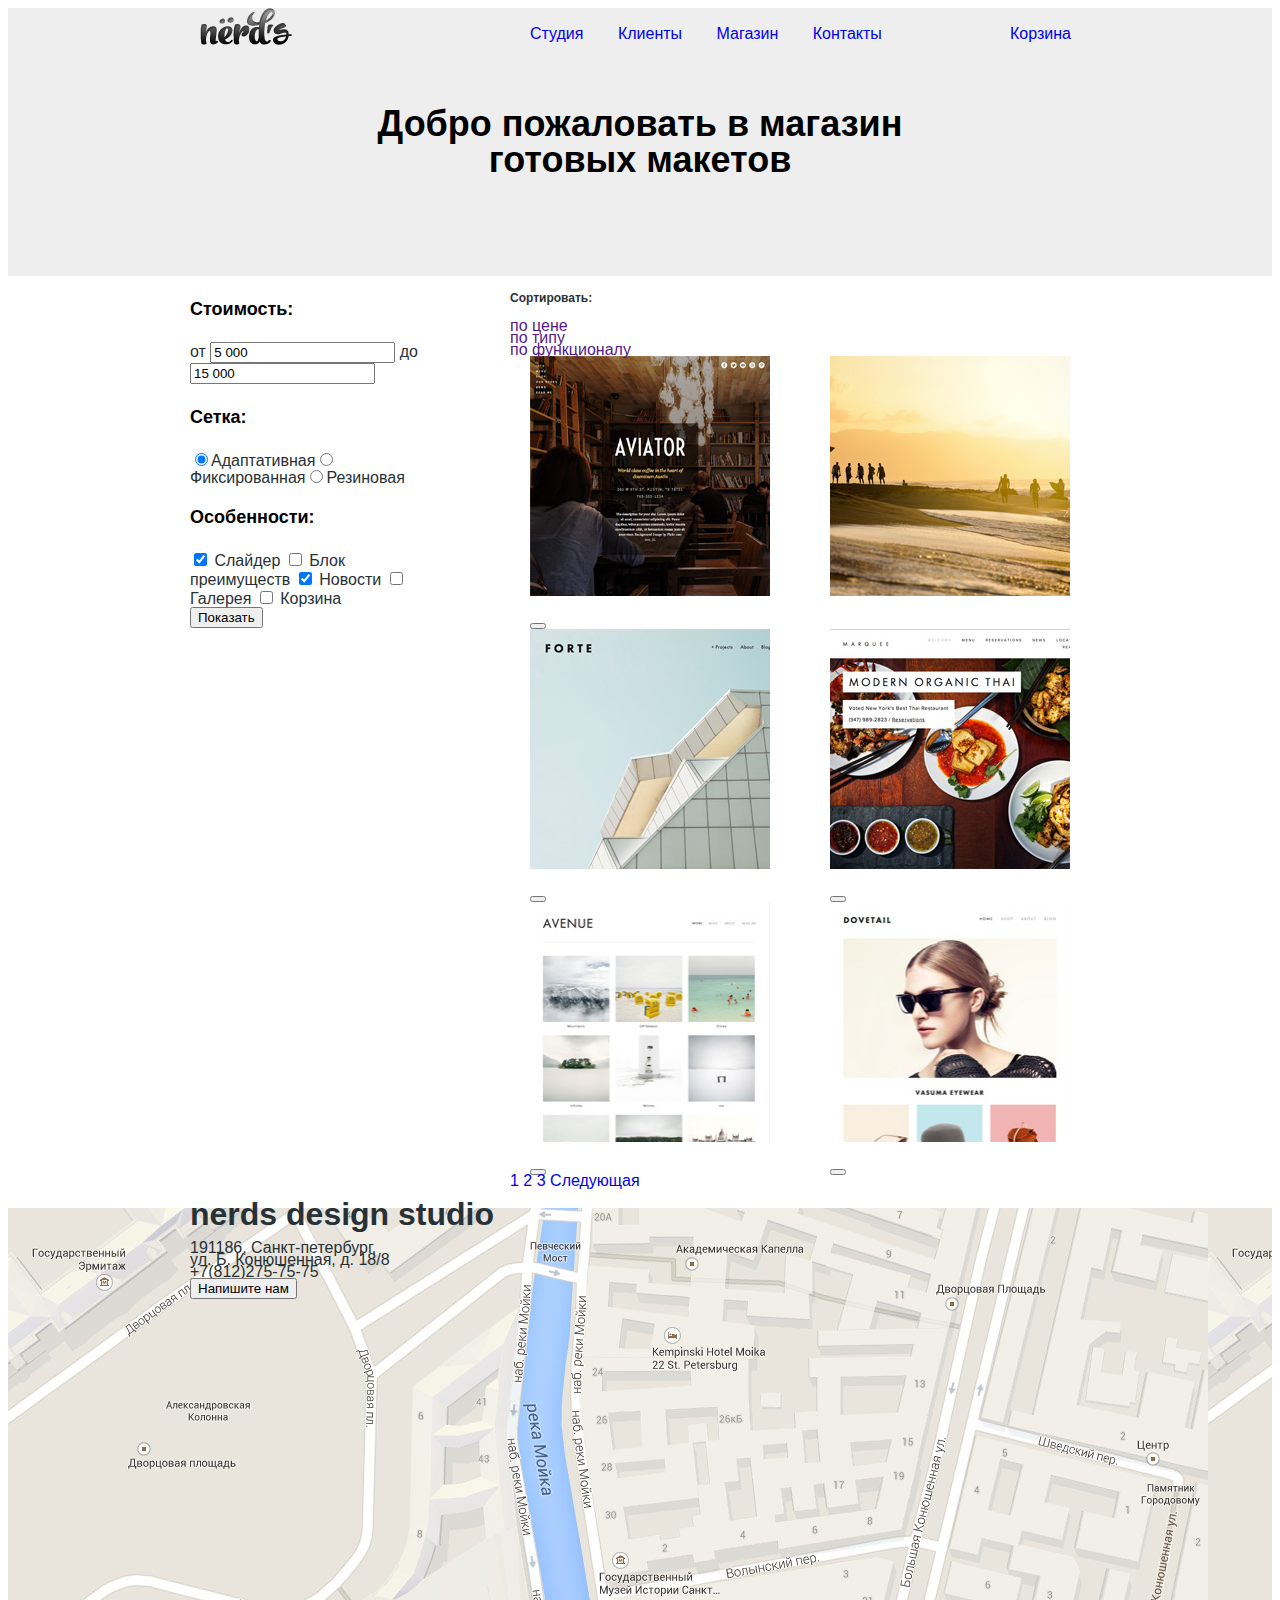
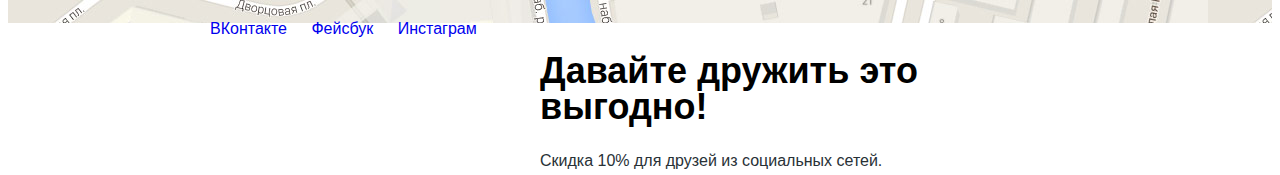
==== catalog.html @ 8a76ef1c "внес правку в разметку каталога" ====
<!DOCTYPE html>
<html lang="ru">
  <head>
    <meta charset="utf-8">
    <title>Нёрдс</title>
    <link href="css/style.css" rel="stylesheet">
  </head>
  <body>   
        <header class="menu-header cf">
        <div class="conteiner cf"> 
        <div class="logo"> 
            <img src="img/logo.png" width="92px" height="37px" alt="Дизайн Студия<Nёrd's>">
        </div>    
          <nav class="top-navigation">
              <ul>
                  <li><a href="#">Студия</a></li>
                  <li><a href="#">Клиенты</a></li>
                  <li><a href="#">Магазин</a></li>
                  <li><a href="#">Контакты</a></li>
              </ul>
          </nav>
          <div class="user-block">
             <a class="basket" href="#">
                Корзина
             </a>
          </div>
          <div class="welcome cf">
          <h2>Добро пожаловать в магазин<br> готовых макетов</h2>
          </div>  
          </div>     
          </header>
          <main class="catalog-main-content">
            <div class="conteiner cf"> 
            <aside class="filter">
                <section class="price">
                <h3>Стоимость:</h3>
<!--                <input type="range" class="range-line">    -->
                <div class="range-filter">
                <div class="range-controls">
                <div class="scale">
                <div style="margin-left:50px; width:100px;" class="bar">
                </div>
                </div>
                <div class="toggle min-toggle">
                </div>
                <div class="toggle max-toggle">
                </div>
                </div>
                <div class="price-controls">
                от <input class="min-price" type="text" value="5 000">
                до <input class="max-price" type="text" value="15 000">
               </div>
               </div>
                </section>
                <section class="grid cf">
                 <h3>Сетка:</h3>
                 <input type="radio" id="raz" checked="checked" name=""> 
                 <label for="raz">Адаптативная</label>
                 <input type="radio" id="raz" name="">
                 <label for="raz">Фиксированная</label>
                 <input type="radio" id="raz" name="">
                 <label for="raz">Резиновая</label>
             </section>
             <section class="more-function">
                 <h3>Особенности:</h3>
                 <input type="checkbox" id="chebox" checked="checked" name="">
                 <label for="chebox">Слайдер</label>
                 <input type="checkbox" id="chebox" name="">
                 <label for="chebox">Блок преимуществ</label>
                 <input type="checkbox" id="chebox" checked="checked" name="chebox">
                 <label for="chebox">Новости</label>
                 <input type="checkbox" id="chebox" name="">
                 <label for="chebox">Галерея</label>
                 <input type="checkbox" id="chebox" name="">
                 <label for="chebox">Корзина</label>
             </section>
             <button type="submit" class="show">Показать</button>
         </aside>
         <article class="content-catalog">
             <section class="sort-main">
                 <h4>Сортировать:</h4>
                 <a href=""><p class="by-price">по цене</p></a>
                 <a href=""><p class="by-type">по типу</p></a>
                 <a href=""><p class="by-functional">по функционалу</p></a>
                 <div class="btn-ascending btn-descending">
                 <a class="btn-descending" href="#"></a>
                 <a class="btn-ascending" href="#"></a>    
                 </div>     
             </section>
             <article class="catalog-items">
                 <section class="catalog-item aviator">
                  <div class="roof">
                      <i class="hole"></i>
                      <i class="hole"></i>
                      <i class="hole"></i>
                  </div>
                     <div class="item-picture">
                        <img src="img/aviator.jpg" width="240" height="240" alt="AVIATOR">
                     </div>
                     <div class="item-hover">
                        <h3></h3>
                        <p></p>
                        <button type="submit" class="buy"></button>
                     </div>
                 </section>
                 <section class="catalog-item sunset">
                     <div class="roof">
                      <i class="hole"></i>
                      <i class="hole"></i>
                      <i class="hole"></i>
                  </div>
                     <div class="item-picture">
                        <img src="img/sunset.jpg" width="240" height="240" alt="SUNSET">
                     </div>
                     <div class="item-hover">
                        <h3></h3>
<!--                        <p>Интернет-магазин с личным кабинетом</p>-->
<!--                        <button type="submit" class="buy">10000 Р.</button>-->
                     </div>
                 </section>
                 <section class="catalog-item forte">
                     <div class="roof">
                      <i class="hole"></i>
                      <i class="hole"></i>
                      <i class="hole"></i>
                  </div>
                     <div class="item-picture">
                        <img src="img/forte.jpg" width="240" height="240" alt="FORTE">
                     </div>
                     <div class="item-hover">
                        <h3></h3>
                        <p></p>
                        <button type="submit" class="buy"></button>
                     </div>
                 </section>
                 <section class="catalog-item m-o-thai">
                     <div class="roof">
                      <i class="hole"></i>
                      <i class="hole"></i>
                      <i class="hole"></i>
                  </div>
                     <div class="item-picture">
                        <img src="img/modern organic thai.jpg" width="240" height="240" alt="MODERN ORGANIC THAI">
                     </div>
                     <div class="item-hover">
                        <h3></h3>
                        <p></p>
                        <button type="submit" class="buy"></button>
                     </div>
                 </section>
                 <section class="catalog-item avenue">
                     <div class="roof">
                      <i class="hole"></i>
                      <i class="hole"></i>
                      <i class="hole"></i>
                  </div>
                     <div class="item-picture">
                        <img src="img/avenue.jpg" width="240" height="240" alt="AVENUE">
                     </div>
                     <div class="item-hover">
                        <h3></h3>
                        <p></p>
                        <button type="submit" class="buy"></button>
                     </div>
                 </section>
                 <section class="catalog-item dovetail">
                     <div class="roof">
                      <i class="hole"></i>
                      <i class="hole"></i>
                      <i class="hole"></i>
                  </div>
                     <div class="item-picture">
                        <img src="img/dovetail.jpg" width="240" height="240" alt="DOVETAIL">
                     </div>
                     <div class="item-hover">
                        <h3></h3>
                        <p></p>
                        <button type="submit" class="buy"></button>
                     </div>
                 </section>
             </article>
             <section class="pagenator">
                 <a href="#" class="btn-pg btn-pg-activ">1</a>
                 <a href="#" class="btn-pg">2</a>
                 <a href="#" class="btn-pg">3</a>
                 <a href="#" class="btn-pg">Следующая</a>
             </section>
             </article>          
        </div>         
       </main>
       <article class="map">
<!--            <img src="img/map.jpg" width="1200px" height="416px" href="#" alt="map">-->
          <div class="conteiner">
         <div class="feat-back">
             <h1>nerds design studio</h1>
             <p class="adress">191186, Санкт-петербург,<br> ул. Б. Конюшенная, д. 18/8</p>
             <p class="phone">+7(812)275-75-75</p>
             <button class="send-us">Напишите нам</button>
        </div>
        </div>
        </article>
      <footer class="footer cf">
         <div class="conteiner"> 
            <div class="social">
                <a class="social-btn social-btn-vkont" href="#">ВКонтакте</a>
                <a class="social-btn social-btn-facebook" href="#">Фейсбук</a>
                <a class="social-btn social-btn-insta" href="#">Инстаграм</a>
            </div>
            </div> 
            <div class="info">
                <h2>Давайте дружить это выгодно!</h2>
                <p>Скидка 10% для друзей из социальных сетей.</p> 
         </div>
      </footer>
  </body>
</html>
---- css/style.css ----
.cf {
    content: "";
    display: table;
    clear: both;
}
ul {
    list-style: none;
}
p, ul, li {
    margin: 0;
    padding: 0;
}
.otl {
    outline: 2px solid red;
}
body {
    font-family:"PT-sans", Arial, Verdana, sans-serif;
    font-size: 16px;    
    line-height: 12px;
    font-weight: medium;
    color: #283136;
}
h2 {
    font-family:"PT-sans", Arial, Verdana, sans-serif;
    font-size: 36px;    
    line-height: 36px;
    font-weight: medium;
    color: #000000;
}
h3 {
    font-family:"PT-sans", Arial, Verdana, sans-serif;
    font-size: 18px;    
    line-height: 30px;
    font-weight: medium;
    color: #000000;
}
.menu-header {
    width: 100%;
    background-color: #eeeeee;
}
.conteiner {
    width: 900px;
    margin: 0 auto;
}
.logo {
    float: left;
    width: 150px;
    padding-left: 10px;
}
.top-navigation {
    float: left;
    width: 365px;
    margin-left: 180px;
    margin-top: 20px;
}
.basket {
    float: right;
   width: 80px;/* оставить место под корзину */
    margin-top: 20px;
    display: inline-block;
}
a {
 text-decoration: none; 
}

.top-navigation ul  {
  list-style: none;
  
}
.top-navigation ul li {
    display: inline-block;
    margin-left: 30px;
}
.top-navigation li:first-child {
    margin-left: 0;
}
.top-navigation li:fourth-child{
    margin-right: 0;
}
.header-slider {
   width: 900px;
    margin: 0 auto; 
    margin-top: 60px;
}

.slider-info {
    float: left;
    width: 390px;
    margin-right: 160px;
    padding-left: 10px;
}
.img-gadgets {
    float: right;
    width: 340px;
}
.features {
   width: 900px;
    margin: 0 auto;
    margin-top: 80px;
}
.web {
    float: left;
    width: 240px;
    margin-right: 80px;
    padding-left: 10px;
}
.mobile {
   float: left;
    width: 240px;
    margin-right: 80px;
}
.present {
   float: left;
    width: 240px;
}
.about-us {
    width: 900px;
    margin: 0 auto;
    margin-top: 80px;
}
.about-us-left {
    float: left;
    width: 620px;
    padding-left: 10px;
}
.about-us-right {
    float: right;
    width: 230px;
}
.partners {
    width: 900px;
    margin: 0 auto;
    min-height: 165px;
    margin-top: 60px;
}
.partners-items-1 {
    float: left;
    width: 300px;
    margin-right: ;
    padding-left: 10px;
    margin-top: 60px;
}
.partners-items-2 {
    float: left;
    width: 300px;
    margin-top: 50px;
}
.partners-items-3 {
    float: left;
    width: 250px;
    margin-top: 40px;
}

.welcome {
    width: 100%;
    margin: 0 auto; 
    background-color: #eeeeee;
    min-height: 230px;
    text-align: center; 
}
.welcome h2 {
    margin-top: 60px;
}
.catalog-main-content {
    width: 100%;
    margin: 0 auto;
}
.section-catalog {
    width: 900px;
    margin: 0 auto;
}
.filter {
   width: 250px;
    display: block;
    float: left;
}
.content-catalog {
    width: 580px;
    float: right;
}
.grid {
    vertical-align: middle;
}

}
.sort-main {
    display: inline-block;
    width: 580px;
}
.sort-main h4 a p {
    margin-left: 30px;
    float: left;
    font-size: 12px;
}
.sort-main h4 {
    font-size: 12px;
}
.btn-ascending, .btn-descending {
    float: right;
}
catalog-items {
    display: block;
}
.aviator {
    float: left;
    margin-left: 20px;
    margin-right: 60px;
}
.sunset {
     float: right;
    margin-left: 0;
    margin-right: 20px;
}
.forte {
     float: left;
    margin-left: 20px;
    margin-right: 60px;
}
.m-o-thai {
     float: right;
    margin-left: 0;
    margin-right: 20px;
}
.avenue {
    float: left;
    margin-left: 20px;
    margin-right: 60px;
}
.dovetail {
      float: right;
    margin-left: 0;
    margin-right: 20px;
}
.pagenator {
    clear: both;
} 
.map {
    width: 100%;
    background-image: url("../img/map.jpg");
    min-height: 415px;
    clear: both;
}
.footer {
    width: 900px;
    margin: 0 auto;
    clear: both;
}
.social {
    float: left;
    width: 300px;
}
.info {
     float: right;
    width: 550px;
}
.social a {
    display: inline-block;
    margin-left: 20px;
}
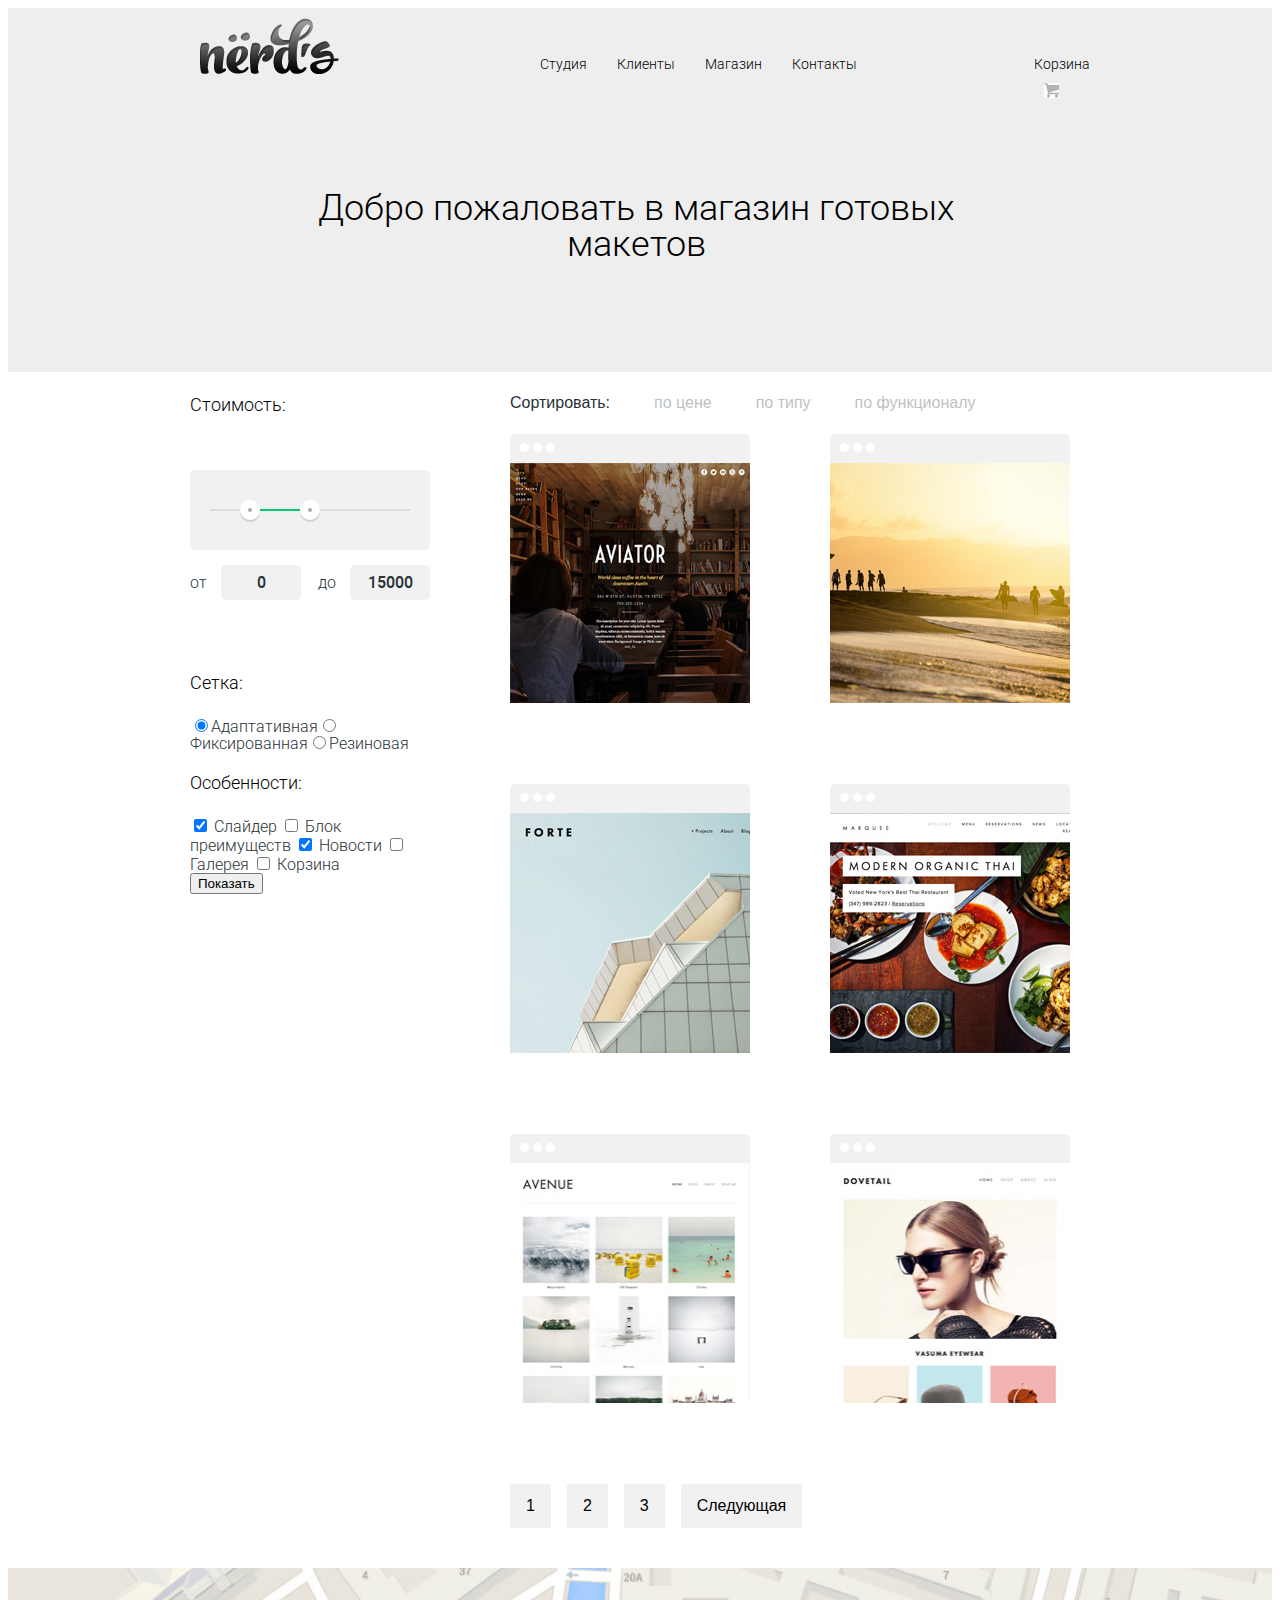
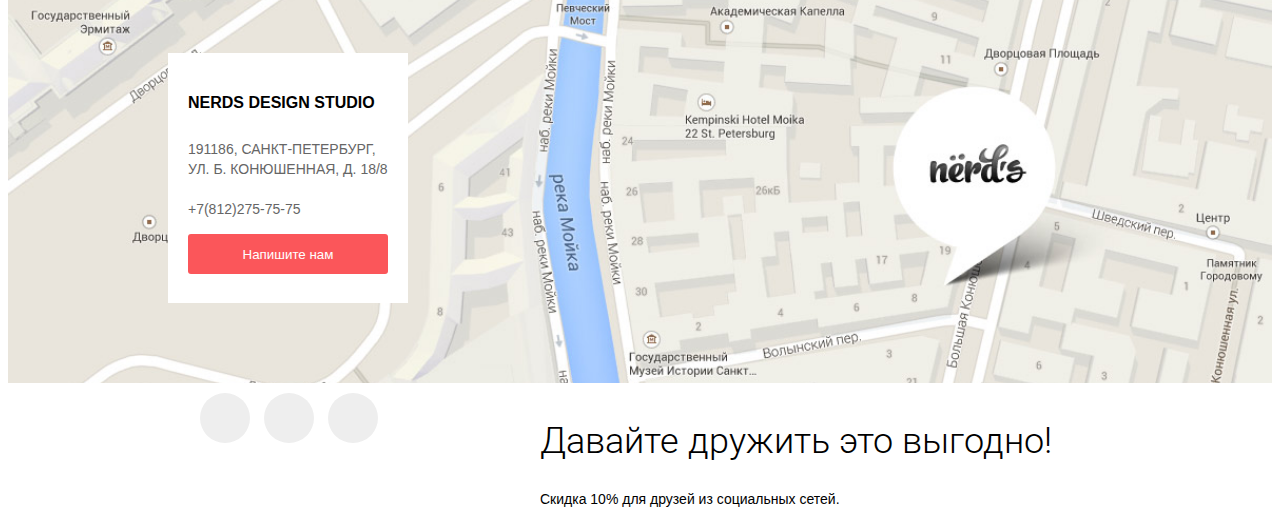
==== commit e9b9c302: "добавил в index слайдер, map, сделал стили для кнопок+задал шрифты и normalize" ====
--- a/catalog.html
+++ b/catalog.html
@@ -3,91 +3,89 @@
   <head>
     <meta charset="utf-8">
     <title>Нёрдс</title>
+     <link href='https://fonts.googleapis.com/css?family=Roboto:400,500&subset=latin,cyrillic-ext' rel='stylesheet' type='text/css'>  
+    <link rel="stylesheet" href="ccs/normalize.css">  
     <link href="css/style.css" rel="stylesheet">
   </head>
   <body>   
         <header class="menu-header cf">
         <div class="conteiner cf"> 
         <div class="logo"> 
-            <img src="img/logo.png" width="92px" height="37px" alt="Дизайн Студия<Nёrd's>">
+            <img src="img/logo-header.png" width="139px" height="56px" alt="Дизайн Студия<Nёrd's>">
         </div>    
-          <nav class="top-navigation">
-              <ul>
-                  <li><a href="#">Студия</a></li>
-                  <li><a href="#">Клиенты</a></li>
-                  <li><a href="#">Магазин</a></li>
-                  <li><a href="#">Контакты</a></li>
-              </ul>
-          </nav>
+        <nav class="top-navigation">
+            <ul>
+                <li><a href="#">Студия</a></li>
+                <li><a href="#">Клиенты</a></li>
+                <li><a href="#">Магазин</a></li>
+                <li><a href="#">Контакты</a></li>
+            </ul>
+        </nav>
           <div class="user-block">
              <a class="basket" href="#">
                 Корзина
              </a>
           </div>
-          <div class="welcome cf">
-          <h2>Добро пожаловать в магазин<br> готовых макетов</h2>
+          <div class="welcome">
+            <h2>Добро пожаловать в магазин готовых макетов</h2>
           </div>  
           </div>     
           </header>
           <main class="catalog-main-content">
             <div class="conteiner cf"> 
-            <aside class="filter">
+            <form class="filter">
                 <section class="price">
-                <h3>Стоимость:</h3>
-<!--                <input type="range" class="range-line">    -->
-                <div class="range-filter">
-                <div class="range-controls">
+                    <h3>Стоимость:</h3>
+         <div class="range-filter">
+            <div class="range-controls">
                 <div class="scale">
-                <div style="margin-left:50px; width:100px;" class="bar">
+                    <div class="bar" style="margin-left: 20%; width: 30%">  </div>
                 </div>
-                </div>
-                <div class="toggle min-toggle">
-                </div>
-                <div class="toggle max-toggle">
-                </div>
-                </div>
-                <div class="price-controls">
-                от <input class="min-price" type="text" value="5 000">
-                до <input class="max-price" type="text" value="15 000">
-               </div>
-               </div>
-                </section>
-                <section class="grid cf">
-                 <h3>Сетка:</h3>
-                 <input type="radio" id="raz" checked="checked" name=""> 
-                 <label for="raz">Адаптативная</label>
-                 <input type="radio" id="raz" name="">
-                 <label for="raz">Фиксированная</label>
-                 <input type="radio" id="raz" name="">
-                 <label for="raz">Резиновая</label>
+                <div class="toggle toggle-min"></div>
+                <div class="toggle toggle-max"></div>
+            </div>
+            <div class="price-controls">
+          <label class="min-price">от <input name="min-price" type="text" value="0"></label>
+          <label class="max-price">до <input name="max-price" type="text" value="15000"></label>
+            </div>
+          </div>
+               </section>
+                    <section class="grid cf">
+                        <h3>Сетка:</h3>
+                        <input type="radio" id="grid-radio" checked="checked" name="r1"> 
+                        <label for="grid-radio">Адаптативная</label>
+                        <input type="radio" id="grid-radio" name="r2">
+                        <label for="grid-radio">Фиксированная</label>
+                        <input type="radio" id="grid-radio" name="r3">
+                        <label for="grid-radio">Резиновая</label>
+                    </section>
+             <section class="more-function">
+                        <h3>Особенности:</h3>
+                        <input type="checkbox" id="mr-checkbox" checked="checked" name="a1">
+                        <label for="mr-checkbox">Слайдер</label>
+                        <input type="checkbox" id="mr-checkbox" name="a2">
+                        <label for="mr-checkbox">Блок преимуществ</label>
+                        <input type="checkbox" id="mr-checkbox" checked="checked" name="a3">
+                        <label for="mr-checkbox">Новости</label>
+                        <input type="checkbox" id="mr-checkbox" name="a4">
+                        <label for="mr-checkbox">Галерея</label>
+                        <input type="checkbox" id="mr-checkbox" name="a5">
+                        <label for="mr-checkbox">Корзина</label>
              </section>
-             <section class="more-function">
-                 <h3>Особенности:</h3>
-                 <input type="checkbox" id="chebox" checked="checked" name="">
-                 <label for="chebox">Слайдер</label>
-                 <input type="checkbox" id="chebox" name="">
-                 <label for="chebox">Блок преимуществ</label>
-                 <input type="checkbox" id="chebox" checked="checked" name="chebox">
-                 <label for="chebox">Новости</label>
-                 <input type="checkbox" id="chebox" name="">
-                 <label for="chebox">Галерея</label>
-                 <input type="checkbox" id="chebox" name="">
-                 <label for="chebox">Корзина</label>
-             </section>
-             <button type="submit" class="show">Показать</button>
-         </aside>
+                        <button type="submit" class="show">Показать</button>
+         </form>
          <article class="content-catalog">
              <section class="sort-main">
-                 <h4>Сортировать:</h4>
-                 <a href=""><p class="by-price">по цене</p></a>
-                 <a href=""><p class="by-type">по типу</p></a>
-                 <a href=""><p class="by-functional">по функционалу</p></a>
+                 <h3>Сортировать:</h3>
+                 <a href="#"><p class="by-price">по цене</p></a>
+                 <a href="#"><p class="by-type">по типу</p></a>
+                 <a href="#"><p class="by-functional">по функционалу</p></a>
                  <div class="btn-ascending btn-descending">
                  <a class="btn-descending" href="#"></a>
                  <a class="btn-ascending" href="#"></a>    
                  </div>     
              </section>
-             <article class="catalog-items">
+             <article class="catalog-items cf">
                  <section class="catalog-item aviator">
                   <div class="roof">
                       <i class="hole"></i>
@@ -98,9 +96,9 @@
                         <img src="img/aviator.jpg" width="240" height="240" alt="AVIATOR">
                      </div>
                      <div class="item-hover">
-                        <h3></h3>
-                        <p></p>
-                        <button type="submit" class="buy"></button>
+                       <h3>AVIATOR</h3>
+                        <p>Интернет-магазин с личным кабинетом</p>
+                        <button type="submit" class="buy">8000 Р.</button>
                      </div>
                  </section>
                  <section class="catalog-item sunset">
@@ -113,9 +111,9 @@
                         <img src="img/sunset.jpg" width="240" height="240" alt="SUNSET">
                      </div>
                      <div class="item-hover">
-                        <h3></h3>
-<!--                        <p>Интернет-магазин с личным кабинетом</p>-->
-<!--                        <button type="submit" class="buy">10000 Р.</button>-->
+                    <h3>SUNSET</h3>
+                        <p>Интернет-магазин с личным кабинетом</p>
+                        <button type="submit" class="buy">10000 Р.</button>
                      </div>
                  </section>
                  <section class="catalog-item forte">
@@ -128,9 +126,9 @@
                         <img src="img/forte.jpg" width="240" height="240" alt="FORTE">
                      </div>
                      <div class="item-hover">
-                        <h3></h3>
-                        <p></p>
-                        <button type="submit" class="buy"></button>
+                        <h3>FORTE</h3>
+                        <p>Интернет-магазин с личным кабинетом</p>
+                        <button type="submit" class="buy">12000 Р.</button>
                      </div>
                  </section>
                  <section class="catalog-item m-o-thai">
@@ -143,9 +141,9 @@
                         <img src="img/modern organic thai.jpg" width="240" height="240" alt="MODERN ORGANIC THAI">
                      </div>
                      <div class="item-hover">
-                        <h3></h3>
-                        <p></p>
-                        <button type="submit" class="buy"></button>
+                        <h3>MARQUEE</h3>
+                        <p>Интернет-магазин с личным кабинетом</p>
+                        <button type="submit" class="buy">10000 Р.</button>
                      </div>
                  </section>
                  <section class="catalog-item avenue">
@@ -158,9 +156,9 @@
                         <img src="img/avenue.jpg" width="240" height="240" alt="AVENUE">
                      </div>
                      <div class="item-hover">
-                        <h3></h3>
-                        <p></p>
-                        <button type="submit" class="buy"></button>
+                        <h3>AVENUE</h3>
+                        <p>Интернет-магазин с личным кабинетом</p>
+                        <button type="submit" class="buy">12000 Р.</button>
                      </div>
                  </section>
                  <section class="catalog-item dovetail">
@@ -173,13 +171,13 @@
                         <img src="img/dovetail.jpg" width="240" height="240" alt="DOVETAIL">
                      </div>
                      <div class="item-hover">
-                        <h3></h3>
-                        <p></p>
-                        <button type="submit" class="buy"></button>
+                        <h3>DOVETAIL</h3>
+                        <p>Интернет-магазин с личным кабинетом</p>
+                        <button type="submit" class="buy">10000 Р.</button>
                      </div>
                  </section>
              </article>
-             <section class="pagenator">
+             <section class="pagenator cf">
                  <a href="#" class="btn-pg btn-pg-activ">1</a>
                  <a href="#" class="btn-pg">2</a>
                  <a href="#" class="btn-pg">3</a>
@@ -189,7 +187,6 @@
         </div>         
        </main>
        <article class="map">
-<!--            <img src="img/map.jpg" width="1200px" height="416px" href="#" alt="map">-->
           <div class="conteiner">
          <div class="feat-back">
              <h1>nerds design studio</h1>
@@ -199,17 +196,17 @@
         </div>
         </div>
         </article>
-      <footer class="footer cf">
-         <div class="conteiner"> 
+      <footer class="footer">
+         <div class="conteiner cf"> 
             <div class="social">
                 <a class="social-btn social-btn-vkont" href="#">ВКонтакте</a>
                 <a class="social-btn social-btn-facebook" href="#">Фейсбук</a>
                 <a class="social-btn social-btn-insta" href="#">Инстаграм</a>
             </div>
-            </div> 
-            <div class="info">
+             <div class="info">
                 <h2>Давайте дружить это выгодно!</h2>
                 <p>Скидка 10% для друзей из социальных сетей.</p> 
+         </div> 
          </div>
       </footer>
   </body>
--- a/css/style.css
+++ b/css/style.css
@@ -1,3 +1,10 @@
+@font-face {
+    font-family: "Roboto";
+    src: url('../fonts/roboto medium/robotomedium.woff')
+    format('woff'), 
+    url('../fonts/roboto medium/robotomedium.woff') format('woff'), 
+    url('../fonts/roboto medium/robotomedium.woff2') format('woff2');
+}
 .cf {
     content: "";
     display: table;
@@ -14,62 +21,110 @@
     outline: 2px solid red;
 }
 body {
-    font-family:"PT-sans", Arial, Verdana, sans-serif;
+    font-family: "Roboto", Arial, Verdana, sans-serif;
     font-size: 16px;    
     line-height: 12px;
-    font-weight: medium;
+    font-weight: 300;
     color: #283136;
 }
 h2 {
-    font-family:"PT-sans", Arial, Verdana, sans-serif;
+    font-family: "Roboto", Arial, Verdana, sans-serif;
     font-size: 36px;    
     line-height: 36px;
-    font-weight: medium;
+    font-weight: 300;
     color: #000000;
 }
 h3 {
-    font-family:"PT-sans", Arial, Verdana, sans-serif;
+    font-family: "Roboto", Arial, Verdana, sans-serif;
     font-size: 18px;    
     line-height: 30px;
-    font-weight: medium;
+    font-weight: 300;
     color: #000000;
 }
-.menu-header {
+/*меню шапки*/
+.menu-header { 
     width: 100%;
     background-color: #eeeeee;
-}
-.conteiner {
+    
+}
+/*центровщик*/
+.conteiner { 
     width: 900px;
     margin: 0 auto;
 }
-.logo {
+/*логотип шапки*/
+.logo {    
     float: left;
     width: 150px;
-    padding-left: 10px;
+    padding: 10px;
 }
 .top-navigation {
     float: left;
     width: 365px;
-    margin-left: 180px;
+    padding: 20px 0 40px 180px;
+     
+}
+.basket {
+    position: relative;
+    float: right;
+    max-width: 80px; /* оставить место под корзину */
     margin-top: 20px;
-}
-.basket {
-    float: right;
-   width: 80px;/* оставить место под корзину */
-    margin-top: 20px;
-    display: inline-block;
-}
-a {
- text-decoration: none; 
-}
-
+    display: inline-block;
+    vertical-align: top;
+    padding-top: 30px;
+    padding-bottom: 50px;
+}
+.basket::before {
+  content: "";
+  position: absolute;
+  top: 55px;
+  left: 10px;
+
+  width: 15px;
+  height: 15px;
+  background-color: #eeeeee;
+  background: url("../img/.icon-basket.jpg") no-repeat;
+    opacity: 1;
+}
+.basket:hover::before {
+     color: #fb565a;
+    opacity: 1;
+}
+.user-block a {
+    font-size: 14px;
+    color: #000000;
+    text-decoration: none; 
+}
+.user-block a:hover {
+    color: #fb565a;
+}
+.user-block a:active {
+    color: #8f8f8f;
+}
 .top-navigation ul  {
-  list-style: none;
-  
+    margin: 0;
+    padding: 0;
+    list-style: none;
+    font-size: 0;
+}
+.top-navigation a {
+    display: block;
+    padding-top: 30px;
+    padding-bottom: 50px;
+    color: #000000;
+    text-decoration: none; 
+}
+.top-navigation a:hover {
+    color: #fb565a;
+}
+.top-navigation a:active {
+    color: #8f8f8f;
 }
 .top-navigation ul li {
+    font-size: 14px;
     display: inline-block;
     margin-left: 30px;
+    vertical-align: top;
 }
 .top-navigation li:first-child {
     margin-left: 0;
@@ -77,91 +132,338 @@
 .top-navigation li:fourth-child{
     margin-right: 0;
 }
+
+
+/*слайдер*/
+
 .header-slider {
-   width: 900px;
-    margin: 0 auto; 
-    margin-top: 60px;
-}
-
-.slider-info {
-    float: left;
-    width: 390px;
-    margin-right: 160px;
-    padding-left: 10px;
-}
-.img-gadgets {
-    float: right;
-    width: 340px;
-}
-.features {
+  position: relative;
+
+  width: 880px;
+  min-height: 310px;
+  margin: 0 auto;
+  overflow: hidden;
+}
+
+.slide {
+  position: absolute;
+  top: 0;
+  left: 0;
+
+  width: 100%;
+  height: 310px;
+
+  background-repeat: no-repeat;
+  background-position: 100% 10px;
+
+  -webkit-transition: left 0.3s ease;
+     -moz-transition: left 0.3s ease;
+          transition: left 0.3s ease;
+}
+
+.slider input[type="radio"] {
+  display: none;
+}
+
+.slider-controls {
+  position: absolute;
+  bottom: 95px;
+  left: 50%;
+  z-index: 10;
+
+  width: 200px;
+  margin-left: -100px;
+
+  text-align: center;
+}
+
+.slider-controls label {
+  display: inline-block;
+  width: 4px;
+  height: 4px;
+  margin: 0 3px;
+
+  vertical-align: top;
+
+  background: #ffffff;
+  border: 3px solid white;
+  border-radius: 50%;
+  cursor: pointer;
+}
+
+.slide-text {
+  width: 500px;
+  padding: 30px 0;
+}
+
+.slide-title {
+  font-weight: 500;
+  font-size: 36px;
+}
+
+.slide p {
+  font-weight: 500;
+  line-height: 22px;
+  color: #283136;
+}
+
+.slide .btn {
+  display: block;
+  width: 220px;
+  margin-top: 25px;
+  padding: 12px 10px;
+
+  font-weight: 300;
+  font-size: 12px;
+  text-align: center;
+  color: #ffffff;
+  text-transform: uppercase;
+  text-decoration: none;
+
+  background: #fb565a;
+  border-radius: 3px;
+}
+
+.slide .btn:hover {
+    background-color: #d6494d;
+}
+.slide .btn:active {
+    background-color: #b63538;
+}
+
+.slide:nth-child(1) {
+  background-image: url("../img/slide-1.jpg");
+}
+
+.slide:nth-child(2) {
+  background-image: url("../img/matematic.jpg");
+}
+
+.slide:nth-child(3) {
+  background-image: url("../img/gumanoyd.jpg");
+}
+
+#btn-1:checked ~ .slides .slide:nth-child(1) {
+  left: 0;
+}
+
+#btn-1:checked ~ .slides .slide:nth-child(2),
+#btn-1:checked ~ .slides .slide:nth-child(3) {
+  left: 880px;
+}
+
+#btn-2:checked ~ .slides .slide:nth-child(1) {
+  left: -880px;
+}
+
+#btn-2:checked ~ .slides .slide:nth-child(2) {
+  left: 0;
+}
+
+#btn-2:checked ~ .slides .slide:nth-child(3) {
+  left: -880px;
+}
+
+#btn-3:checked ~ .slides .slide:nth-child(1) {
+  left: -880px;
+}
+
+#btn-3:checked ~ .slides .slide:nth-child(2) {
+  left: -880px;
+}
+
+#btn-3:checked ~ .slides .slide:nth-child(3) {
+  left: 0;
+}
+
+#btn-1:checked ~ .slider-controls label[for="btn-1"],
+#btn-2:checked ~ .slider-controls label[for="btn-2"],
+#btn-3:checked ~ .slider-controls label[for="btn-3"] {
+  background: #c1c1c1;
+    
+}
+
+/*блок преимуществ*/
+    
+.features { 
    width: 900px;
     margin: 0 auto;
     margin-top: 80px;
+    padding-bottom: 80px;
 }
 .web {
     float: left;
     width: 240px;
     margin-right: 80px;
     padding-left: 10px;
+}
+/*кнопка преимуществ*/
+.shop-now1 { 
+     display: inline-block;
+    width: 130px;
+    min-height: 40px;
+    margin-top: 30px;
+    background-color: #fb565a;
+    color: #ffffff;
+    border: none;
+    border-radius: 3px;
+}
+.shop-now1:hover { 
+    background-color: #d6494d;
+}
+.shop-now1:active {
+    background-color: #b63538;
 }
 .mobile {
    float: left;
     width: 240px;
     margin-right: 80px;
 }
+.shop-now2 {
+     display: inline-block;
+    width: 130px;
+    min-height: 40px;
+    margin-top: 30px;
+    background-color: #00ca74;
+    color: #ffffff;
+    border: none;
+    border-radius: 3px;
+}
+.shop-now2:hover {
+    background-color: #01a25e;
+}
+.shop-now2:active {
+    background-color: #009053;
+}
 .present {
    float: left;
     width: 240px;
 }
-.about-us {
+.shop-now3 {
+     display: inline-block;
+    width: 130px;
+    min-height: 40px;
+    margin-top: 30px;
+    background-color: #efc84a;
+    color: #ffffff;
+    border: none;
+    border-radius: 3px;
+}
+.shop-now3:hover {
+    background-color: #d6ae2c;
+}
+.shop-now3:active {
+    background-color: #c09b24;
+}
+/*блок описания*/
+.about-us { 
     width: 900px;
     margin: 0 auto;
-    margin-top: 80px;
+    padding: 40px 10px 50px 10px;
+    border-bottom: 3px solid #eeeeee;
+    border-top: 3px solid #eeeeee;
 }
 .about-us-left {
     float: left;
     width: 620px;
     padding-left: 10px;
+}
+.about-us-left p{
+    display: block;
+    font-family: "Roboto Medium", Arial, Verdana, sans-serif;
+    font-size: 16px;    
+    line-height: 22px;
+    font-weight: 500;
+    color: #283136;
+}
+.about-us-left li {
+    display: block;
+    font-family: "Roboto Medium", Arial, Verdana, sans-serif;
+    font-size: 16px;    
+    line-height: 22px;
+    font-weight: 500;
+    color: #283136;
+    padding: 5px 0 5px 0;
 }
 .about-us-right {
     float: right;
     width: 230px;
 }
-.partners {
+.about-us-right .sinse {
+    display: block;
+    font-family: "Roboto Medium", Arial, Verdana, sans-serif;
+    font-size: 16px;    
+    line-height: 22px;
+    font-weight: 500;
+    color: #283136;
+    padding: 60px 0 5px 30px; 
+    
+}
+.about-us-right li {
+    display: block;
+    font-family: "Roboto Medium", Arial, Verdana, sans-serif;
+    font-size: 16px;    
+    line-height: 22px;
+    font-weight: 500;
+    color: #283136;
+    padding: 10px 0 5px 0; 
+}
+/*партнеры*/
+.partners { 
     width: 900px;
     margin: 0 auto;
     min-height: 165px;
-    margin-top: 60px;
+    border-bottom: 3px solid #eeeeee;
+    padding-bottom: 30px;
+    margin-bottom: 80px;
 }
 .partners-items-1 {
+    display: inline-block;
     float: left;
     width: 300px;
     margin-right: ;
     padding-left: 10px;
     margin-top: 60px;
+    
+}
+.partners-items-1 a img {
+    opacity: 0.3;
+}
+.partners-items-1 a img:hover {
+    opacity: 1;
 }
 .partners-items-2 {
     float: left;
     width: 300px;
-    margin-top: 50px;
+    margin-top: 60px;
+}
+.partners-items-2 a img {
+    opacity: 0.3;
+}
+.partners-items-2 a img:hover {
+    opacity: 1;
 }
 .partners-items-3 {
     float: left;
     width: 250px;
-    margin-top: 40px;
-}
-
-.welcome {
-    width: 100%;
-    margin: 0 auto; 
-    background-color: #eeeeee;
-    min-height: 230px;
+    margin-top: 60px;
+}
+.partners-items-3 a img {
+    opacity: 0.3;
+}
+.partners-items-3 a img:hover {
+    opacity: 1;
+}
+/*блок каталоговой страницы - находится под шапкой, вместо слайдера*/
+.welcome { 
+    float: left;
     text-align: center; 
+    padding: 0 115px 80px 107px;
 }
 .welcome h2 {
-    margin-top: 60px;
-}
-.catalog-main-content {
+   
+}
+.catalog-main-content { /**/
     width: 100%;
     margin: 0 auto;
 }
@@ -169,91 +471,339 @@
     width: 900px;
     margin: 0 auto;
 }
-.filter {
-   width: 250px;
-    display: block;
-    float: left;
-}
-.content-catalog {
+/*фильтр каталоговой страницы*/
+.filter { 
+   width: 240px;
+   float: left;
+}
+/*стили для фильтра*/
+.range-filter {
+  width: 240px;
+  margin: 50px auto; /* для демонстрации */
+}
+
+.range-controls {
+  position: relative;
+  height: 41px;
+  padding-top: 39px;
+  padding-right: 20px;
+  padding-left: 20px;
+  margin-bottom: 15px;
+  border-radius: 5px;
+  background: #f1f1f1;
+}
+
+.range-controls .scale {
+  height: 2px;
+  background: #d7dcde;
+}
+
+.range-controls .bar {
+  width: 70%;
+  height: 2px;
+  background: #00ca74;
+}
+
+.range-controls .toggle {
+  position: absolute;
+  top: 30px;
+  left: 0px;
+  width: 4px;
+  height: 4px;
+  cursor: pointer;
+  border: 8px solid #fff;
+  border-radius: 50%;
+  background: #ababab;
+  box-shadow: 0 2px 1px 0 #cfcfcf;
+}
+
+.range-controls .toggle-min {
+  left: 50px;
+}
+
+.range-controls .toggle-max {
+  left: 110px;
+}
+
+.price-controls {
+  font-size: 0;
+}
+
+.price-controls label {
+  font-size: 16px;
+  display: inline-block;
+  width: 50%;
+}
+
+.max-price {
+  text-align: right;
+}
+
+.price-controls input {
+  font-family: 'Roboto', 'Arial', sans-serif;
+  font-size: 16px;
+  width: 60px;
+  margin-left: 10px;
+  padding: 8px 10px;
+  text-align: center;
+  color: #283136;
+  border: none;
+  border-radius: 5px;
+  outline: none;
+  background: #f1f1f1;
+}
+
+/*блок каталога*/
+.content-catalog { 
     width: 580px;
     float: right;
 }
-.grid {
-    vertical-align: middle;
-}
-
-}
-.sort-main {
-    display: inline-block;
-    width: 580px;
-}
-.sort-main h4 a p {
-    margin-left: 30px;
-    float: left;
-    font-size: 12px;
-}
-.sort-main h4 {
-    font-size: 12px;
-}
+
+/*сортировочное меню над сеткой товара*/
+.sort-main  { 
+    
+
+}
+.sort-main  h3 {
+    display: inline-block;
+    border: 0 solid #eee;
+    margin-right: 40px;
+    font-size: 16px;
+    font-weight: 18px; 
+    text-decoration: none;
+    font-family: "Roboto Medium", Arial, Verdana, sans-serif;
+    font-weight: 500;
+    color: #283136;
+}
+.sort-main a {
+    display: inline-block;
+    border: 0 solid #eee;
+    margin-right: 40px;
+    font-size: 16px;
+    font-weight: 18px; 
+    text-decoration: none;
+    font-family: "Roboto Medium", Arial, Verdana, sans-serif;
+    font-weight: 500;
+    color: #283136;
+    opacity: 0.3;
+}   
+.sort-main a:hover {
+    opacity: 1;
+    border-bottom: 1px solid #00ca74;
+}
+.sort-main a:active {
+    opacity: 1;
+}
+ 
 .btn-ascending, .btn-descending {
     float: right;
 }
-catalog-items {
-    display: block;
-}
-.aviator {
-    float: left;
-    margin-left: 20px;
-    margin-right: 60px;
-}
-.sunset {
-     float: right;
-    margin-left: 0;
-    margin-right: 20px;
-}
-.forte {
-     float: left;
-    margin-left: 20px;
-    margin-right: 60px;
-}
-.m-o-thai {
-     float: right;
-    margin-left: 0;
-    margin-right: 20px;
-}
-.avenue {
-    float: left;
-    margin-left: 20px;
-    margin-right: 60px;
-}
-.dovetail {
-      float: right;
-    margin-left: 0;
-    margin-right: 20px;
-}
-.pagenator {
-    clear: both;
+.catalog-items { /*блок товара*/
+   
+}
+.catalog-item {
+    position: relative;
+    float: left;
+    margin-right: 80px;
+    margin-bottom: 80px;
+    
+}
+.catalog-item:nth-child(2n) {
+    margin-right: 0;
+}
+.catalog-item:hover .roof {
+    background: #797979;
+}
+.roof {
+    padding: 7px 0 10px 10px;
+    background: #f1f1f1;
+    border-radius: 5px 5px 0 0;
+    
+}
+.hole { /*стилизация элементов товара*/
+    display: inline-block;
+    width: 9px;
+    height: 9px;
+    background-color: #fff;
+    border-radius: 50%;
+}
+
+
+
+.item-hover {
+   position: absolute;
+    left: 20px;
+    top:  50px; 
+    width: 200px;
+    height: 200px;
+    background-color: #fff; 
+    opacity: 0;
+}
+.catalog-item:hover .item-hover {
+    opacity: 1;
+}
+.item-hover h3 {
+    padding: 10px 10px 10px 10px;
+    margin: 20px 0 5px 50px;
+    font-size: 18px;
+    line-height: 30px;
+    font-family: "Roboto Medium", Arial, Verdana, sans-serif;
+    color: #000000;
+    text-transform: uppercase;
+}
+.item-hover p {
+    display: inline-block;
+    width: 160px;
+    height: 40px;
+    padding: 5px 5px;
+    margin-left: 30px;
+    font-size: 14px;
+    line-height: 18px;
+    font-family: "Roboto Medium", Arial, Verdana, sans-serif;
+    color: #000000;
+}
+.buy {
+    margin: 20px 15px 15px 30px;
+    display: inline-block;
+    width: 140px;
+    min-height: 40px;
+    background-color: #fb565a;
+    color: #ffffff;
+    border: none;
+    border-radius: 3px; 
+}
+.buy:hover { 
+    background-color: #d6494d;
+}
+.buy:active {
+    background-color: #b63538;
+}
+.btn-pg {
+    display: inline-block;
+    vertical-align: top;
+    text-align: center;
+    text-decoration: none;
+    border: 1px solid #f1f1f1;
+    background-color: #f1f1f1;
+    color: #000;
+    margin-bottom: 40px;
+    margin-right: 16px;
+    padding: 15px 15px;
+
+    font-family: "Roboto Medium", Arial, Verdana, sans-serif;
+    font-size: 16px;    
+    line-height: 12px;
+    font-weight: 500;
+}
+.btn-pg:hover {
+    background-color: #e5e5e5;
+}
+.btn-pg:active {
+    background-color: #d5d5d5;
+}
+.pagenator { /**/
+
 } 
-.map {
+.map { /*карта, (вырезать карту с маркером*/
+    position: relative;
     width: 100%;
-    background-image: url("../img/map.jpg");
+    background: url("../img/map.jpg") no-repeat;
     min-height: 415px;
-    clear: both;
-}
-.footer {
-    width: 900px;
-    margin: 0 auto;
-    clear: both;
+    margin-bottom: 10px;
+    background-size: cover;
+}
+.feat-back {
+    position: absolute;
+    left: 160px;
+    top:  85px;
+    width: 240px;
+    min-height: 250px;
+    background-color: #fff;
+}
+.feat-back h1 {
+    padding: 25px 0 5px 20px;
+    font-size: 16px;
+    line-height: 30px;
+    font-family: "Roboto Medium", Arial, Verdana, sans-serif;
+    color: #000000;
+    text-transform: uppercase; 
+}
+.adress {
+    padding: 5px 0 15px 20px;
+    display: inline-block;
+    font-size: 14px;
+    line-height: 20px;
+    font-family: "Roboto Medium", Arial, Verdana, sans-serif;
+    color: #666;
+    text-transform: uppercase;
+}
+.phone {
+    padding: 5px 0 15px 20px;
+    display: inline-block;
+    font-size: 14px;
+    line-height: 20px;
+    font-family: "Roboto Medium", Arial, Verdana, sans-serif;
+    color: #666;
+    text-transform: uppercase;
+}
+/*кнопка заказа на карте*/
+.send-us {
+    margin: 0 20px 15px 20px;
+    display: inline-block;
+    width: 200px;
+    min-height: 40px;
+    background-color: #fb565a;
+    color: #ffffff;
+    border: none;
+    border-radius: 3px; 
+}
+.send-us:hover { 
+    background-color: #d6494d;
+}
+.send-us:active {
+    background-color: #b63538;
+}
+.footer { /**/
+    min-height: 2px;
 }
 .social {
     float: left;
     width: 300px;
+    
 }
 .info {
      float: right;
     width: 550px;
 }
+.info p {
+    display: block;
+    font-size: 14px;
+    line-height: 20px;
+    font-family: "Roboto Medium", Arial, Verdana, sans-serif;
+    color: #000;
+    padding: 0 ;
+}
+
+
 .social a {
     display: inline-block;
-    margin-left: 20px;
-}+    margin-left: 10px;
+    width: 50px;
+    height: 50px;
+    background: #eeeeee url("");
+    font-size: 0;
+    border-radius: 50%;
+    text-decoration: none;
+    vertical-align: top;
+}
+.social-btn-vkont {
+    background: #eeeeee url("");
+}
+.social-btn-facebook {
+    background: #eeeeee url("");
+}
+.social-btn-insta {
+    background: #eeeeee url("");
+}
+
+
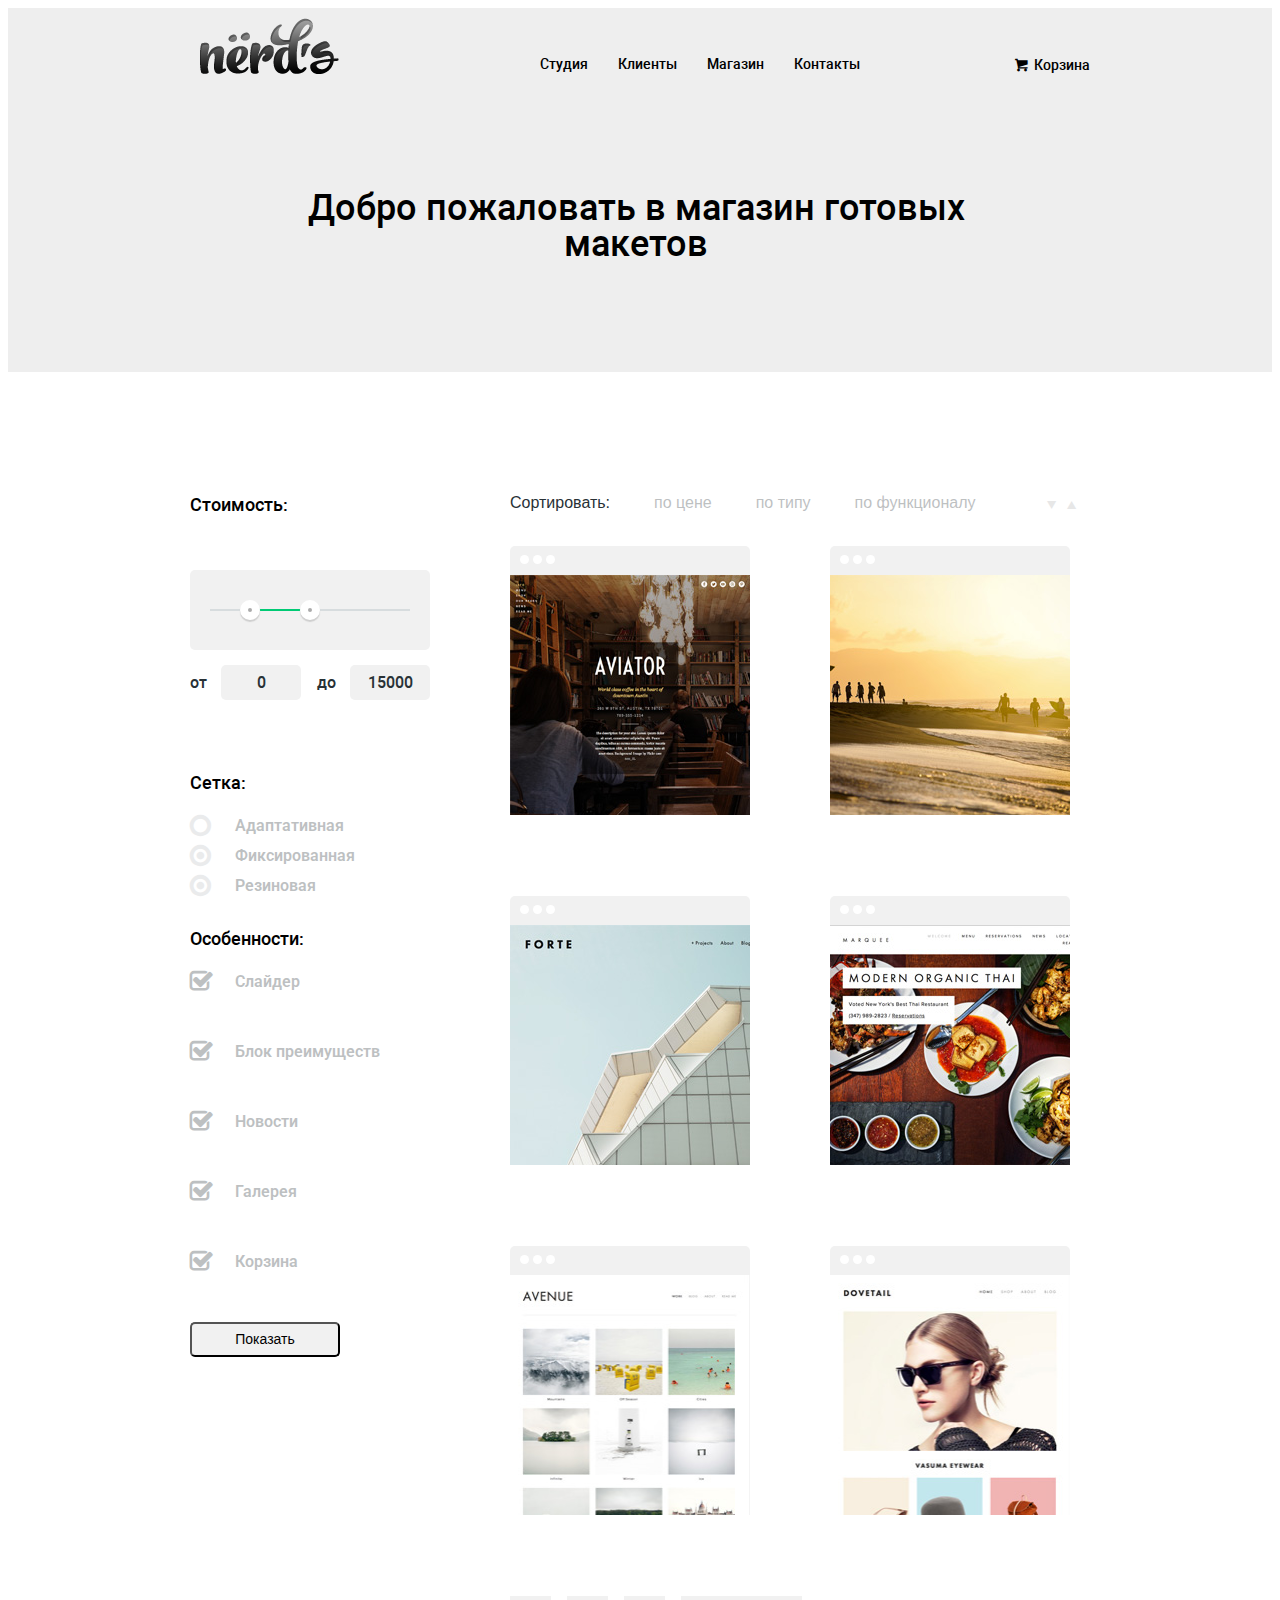
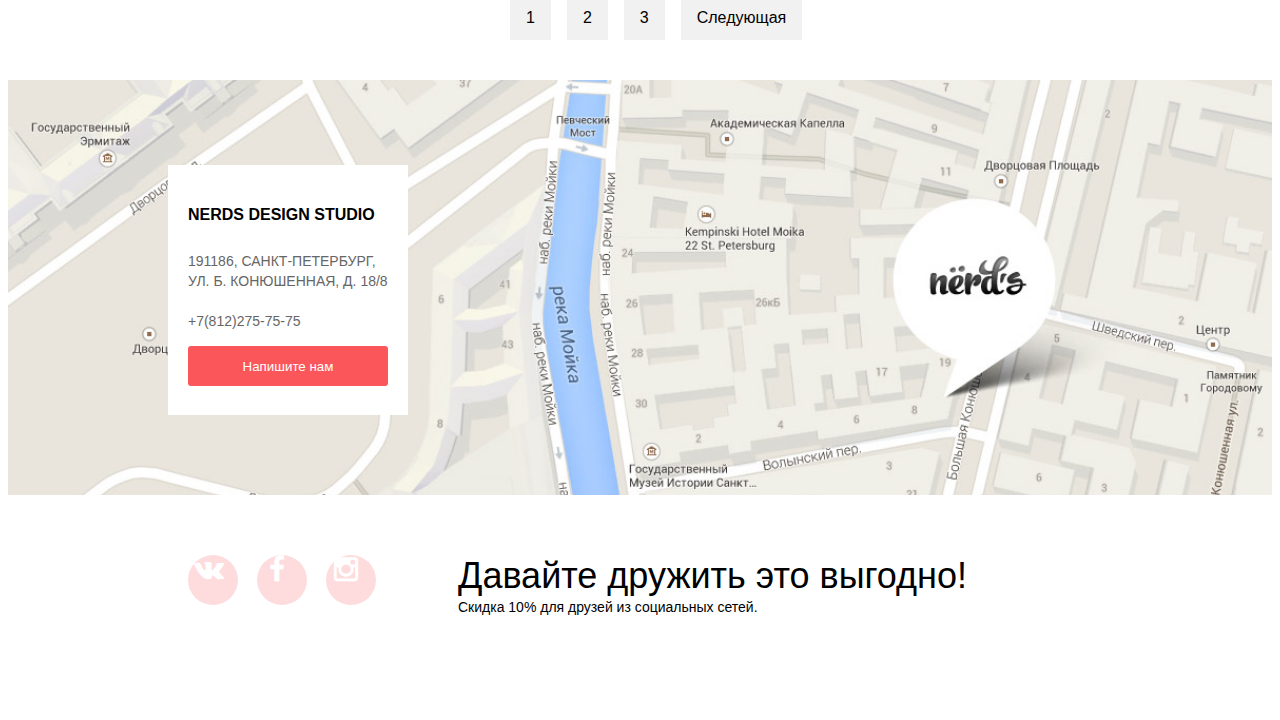
==== commit ba3c41a3: "добавил иконочный шрифт" ====
--- a/catalog.html
+++ b/catalog.html
@@ -8,83 +8,81 @@
     <link href="css/style.css" rel="stylesheet">
   </head>
   <body>   
-        <header class="menu-header cf">
-        <div class="conteiner cf"> 
-        <div class="logo"> 
-            <img src="img/logo-header.png" width="139px" height="56px" alt="Дизайн Студия<Nёrd's>">
-        </div>    
-        <nav class="top-navigation">
-            <ul>
-                <li><a href="#">Студия</a></li>
-                <li><a href="#">Клиенты</a></li>
-                <li><a href="#">Магазин</a></li>
-                <li><a href="#">Контакты</a></li>
-            </ul>
-        </nav>
-          <div class="user-block">
-             <a class="basket" href="#">
-                Корзина
-             </a>
-          </div>
-          <div class="welcome">
-            <h2>Добро пожаловать в магазин готовых макетов</h2>
-          </div>  
-          </div>     
-          </header>
-          <main class="catalog-main-content">
-            <div class="conteiner cf"> 
-            <form class="filter">
-                <section class="price">
-                    <h3>Стоимость:</h3>
-         <div class="range-filter">
-            <div class="range-controls">
-                <div class="scale">
-                    <div class="bar" style="margin-left: 20%; width: 30%">  </div>
-                </div>
+   <header class="menu-header cf">
+    <div class="conteiner cf"> 
+     <div class="logo"> 
+       <img src="img/logo-header.png" width="139px" height="56px" alt="Дизайн Студия<Nёrd's>">
+     </div>    
+      <nav class="top-navigation">
+        <ul>
+          <li><a href="#">Студия</a></li>
+          <li><a href="#">Клиенты</a></li>
+          <li><a href="#">Магазин</a></li>
+          <li><a href="#">Контакты</a></li>
+        </ul>
+      </nav>
+      <div class="user-block">
+        <a class="basket" href="#"><span class="icon-basket"></span> Корзина</a>
+      </div>
+      <div class="welcome">
+         <h2>Добро пожаловать в магазин готовых макетов</h2>
+      </div>  
+     </div>     
+    </header>
+    <main class="catalog-main-content">
+      <div class="conteiner cf"> 
+        <form class="filter" action="" method="">
+          <section class="price">
+            <h3>Стоимость:</h3>
+            <div class="range-filter">
+             <div class="range-controls">
+              <div class="scale">
+                <div class="bar" style="margin-left: 20%; width: 30%">  </div>
+              </div>
                 <div class="toggle toggle-min"></div>
                 <div class="toggle toggle-max"></div>
+             </div>
+            <div class="price-controls">
+             <label class="min-price">от <input name="min-price" type="text" value="0"></label>
+             <label class="max-price">до <input name="max-price" type="text" value="15000"></label>
             </div>
-            <div class="price-controls">
-          <label class="min-price">от <input name="min-price" type="text" value="0"></label>
-          <label class="max-price">до <input name="max-price" type="text" value="15000"></label>
-            </div>
-          </div>
-               </section>
-                    <section class="grid cf">
-                        <h3>Сетка:</h3>
-                        <input type="radio" id="grid-radio" checked="checked" name="r1"> 
-                        <label for="grid-radio">Адаптативная</label>
-                        <input type="radio" id="grid-radio" name="r2">
-                        <label for="grid-radio">Фиксированная</label>
-                        <input type="radio" id="grid-radio" name="r3">
-                        <label for="grid-radio">Резиновая</label>
-                    </section>
-             <section class="more-function">
-                        <h3>Особенности:</h3>
-                        <input type="checkbox" id="mr-checkbox" checked="checked" name="a1">
-                        <label for="mr-checkbox">Слайдер</label>
-                        <input type="checkbox" id="mr-checkbox" name="a2">
-                        <label for="mr-checkbox">Блок преимуществ</label>
-                        <input type="checkbox" id="mr-checkbox" checked="checked" name="a3">
-                        <label for="mr-checkbox">Новости</label>
-                        <input type="checkbox" id="mr-checkbox" name="a4">
-                        <label for="mr-checkbox">Галерея</label>
-                        <input type="checkbox" id="mr-checkbox" name="a5">
-                        <label for="mr-checkbox">Корзина</label>
-             </section>
-                        <button type="submit" class="show">Показать</button>
-         </form>
-         <article class="content-catalog">
-             <section class="sort-main">
-                 <h3>Сортировать:</h3>
-                 <a href="#"><p class="by-price">по цене</p></a>
-                 <a href="#"><p class="by-type">по типу</p></a>
-                 <a href="#"><p class="by-functional">по функционалу</p></a>
-                 <div class="btn-ascending btn-descending">
-                 <a class="btn-descending" href="#"></a>
-                 <a class="btn-ascending" href="#"></a>    
-                 </div>     
-             </section>
+           </div>
+          </section>  
+            <section class="grid cf">
+              <h3>Сетка:</h3>
+                <input type="radio" id="grid-radio" checked="checked" name="r1"> 
+                <label for="grid-radio">Адаптативная</label>
+                <input type="radio" id="grid-radio" name="r2">
+                <label for="grid-radio">Фиксированная</label>
+                <input type="radio" id="grid-radio" name="r3">
+                <label for="grid-radio">Резиновая</label>
+            </section>
+            <section class="more-function">
+              <h3>Особенности:</h3>
+              <input type="checkbox" id="mr-checkbox"  name="a1">
+              <label for="mr-checkbox">Слайдер</label>
+              <input type="checkbox" id="mr-checkbox" name="a2">
+              <label for="mr-checkbox">Блок преимуществ</label>
+              <input type="checkbox" id="mr-checkbox" name="a3">
+              <label for="mr-checkbox">Новости</label>
+              <input type="checkbox" id="mr-checkbox" name="a4">
+              <label for="mr-checkbox">Галерея</label>
+              <input type="checkbox" id="mr-checkbox" name="a5">
+              <label for="mr-checkbox">Корзина</label>
+             </section> 
+             <button type="submit" class="btn-show">Показать</button>
+        </form>
+        <article class="content-catalog">
+         <section class="sort-main">
+           <h3>Сортировать:</h3>
+            <a href="#"><p class="by-price">по цене</p></a>
+            <a href="#"><p class="by-type">по типу</p></a>
+            <a href="#"><p class="by-functional">по функционалу</p></a>
+            <div class="btn-sort">
+            <a class="btn-descending" href="#"><span class="icon-down-dir"></span></a>
+            <a class="btn-ascending" href="#"><span class="icon-up-dir"></span></a>    
+            </div>     
+         </section>
              <article class="catalog-items cf">
                  <section class="catalog-item aviator">
                   <div class="roof">
@@ -183,32 +181,32 @@
                  <a href="#" class="btn-pg">3</a>
                  <a href="#" class="btn-pg">Следующая</a>
              </section>
-             </article>          
-        </div>         
-       </main>
-       <article class="map">
-          <div class="conteiner">
-         <div class="feat-back">
-             <h1>nerds design studio</h1>
-             <p class="adress">191186, Санкт-петербург,<br> ул. Б. Конюшенная, д. 18/8</p>
-             <p class="phone">+7(812)275-75-75</p>
-             <button class="send-us">Напишите нам</button>
+       </article>          
+      </div>         
+    </main>
+    <article class="map">
+      <div class="conteiner">
+       <div class="feat-back">
+        <h1>nerds design studio</h1>
+         <p class="adress">191186, Санкт-петербург,<br> ул. Б. Конюшенная, д. 18/8</p>
+         <p class="phone">+7(812)275-75-75</p>
+         <button class="send-us">Напишите нам</button>
+      </div>
+     </div>
+    </article>
+    <footer class="footer">
+      <div class="conteiner cf"> 
+        <div class="social">
+                <a class="social-btn" href="#"><span class="icon-vk"></span>ВКонтакте</a>
+                <a class="social-btn" href="#"><span class="icon-facebook"></span>Фейсбук</a>
+                <a class="social-btn" href="#"><span class="icon-instagramm"></span>Инстаграм</a>
         </div>
-        </div>
-        </article>
-      <footer class="footer">
-         <div class="conteiner cf"> 
-            <div class="social">
-                <a class="social-btn social-btn-vkont" href="#">ВКонтакте</a>
-                <a class="social-btn social-btn-facebook" href="#">Фейсбук</a>
-                <a class="social-btn social-btn-insta" href="#">Инстаграм</a>
-            </div>
-             <div class="info">
-                <h2>Давайте дружить это выгодно!</h2>
-                <p>Скидка 10% для друзей из социальных сетей.</p> 
-         </div> 
-         </div>
-      </footer>
+        <div class="info">
+          <p class="add-friends">Давайте дружить это выгодно!</p>
+          <p>Скидка 10% для друзей из социальных сетей.</p> 
+        </div> 
+      </div>
+  </footer>
   </body>
 </html>
 
--- a/css/style.css
+++ b/css/style.css
@@ -1,79 +1,133 @@
 @font-face {
-    font-family: "Roboto";
-    src: url('../fonts/roboto medium/robotomedium.woff')
-    format('woff'), 
-    url('../fonts/roboto medium/robotomedium.woff') format('woff'), 
-    url('../fonts/roboto medium/robotomedium.woff2') format('woff2');
-}
+  font-family: "Roboto";
+  src: url('../fonts/roboto medium/robotomedium.woff')
+  format('woff'), 
+  url('../fonts/roboto medium/robotomedium.woff') format('woff'), 
+  url('../fonts/roboto medium/robotomedium.woff2') format('woff2');
+}
+
+@font-face {
+  font-weight: normal;
+  font-style: normal;
+
+  font-family: "symbols-nerds";
+  src: url("../fonts/symbols-nerds.woff") format("woff"),
+       url("../fonts/symbols-nerds.woff2") format("woff2");
+}
+
+[class^="icon-"]::before,
+[class*=" icon-"]::before {
+  display: inline-block;
+  width: 1em;
+  margin-right: 0.2em;
+  margin-left: 0.2em;
+
+  font-weight: normal;
+  line-height: 1em;
+  font-family: "symbols-nerds";
+  text-align: center;
+  text-transform: none;
+  text-decoration: inherit;
+  font-style: normal;
+  font-variant: normal;
+
+  speak: none;
+}
+
+.icon-basket::before { content: "\62"; } /* "b" */
+.icon-facebook::before { content: "\66"; } /* "f" */
+.icon-twitter::before { content: "\74"; } /* "t" */
+.icon-vk::before { content: "\76"; } /* "v" */
+.icon-up-dir::before { content: "\25b2"; } /* "▲" */
+.icon-down-dir::before { content: "\25bc"; } /* "▼" */
+.icon-circle::before { content: "\25cb"; } /* "○" */
+.icon-circle-dot::before { content: "\25cf"; } /* "●" */
+.icon-check-off::before { content: "\2610"; } /* "☐" */
+.icon-check-on::before { content: "\2611"; } /* "☑" */
+.icon-instagramm::before { content: "📷"; } /* "\1f4f7" */
+
 .cf {
-    content: "";
-    display: table;
-    clear: both;
-}
+  content: "";
+  display: table;
+  clear: both;
+}
+
 ul {
-    list-style: none;
-}
+  list-style: none;
+}
+
 p, ul, li {
-    margin: 0;
-    padding: 0;
-}
+  margin: 0;
+  padding: 0;
+}
+
 .otl {
-    outline: 2px solid red;
-}
+  outline: 2px solid red;
+}
+
 body {
-    font-family: "Roboto", Arial, Verdana, sans-serif;
-    font-size: 16px;    
-    line-height: 12px;
-    font-weight: 300;
-    color: #283136;
-}
+  font-family: "Roboto", Arial, Verdana, sans-serif;
+  font-size: 16px;    
+  line-height: 12px;
+  font-weight: 400;
+  color: #283136;
+}
+
 h2 {
-    font-family: "Roboto", Arial, Verdana, sans-serif;
-    font-size: 36px;    
-    line-height: 36px;
-    font-weight: 300;
-    color: #000000;
-}
+  font-family: "Roboto", Arial, Verdana, sans-serif;
+  font-size: 36px;    
+  line-height: 36px;
+  font-weight: 400;
+  color: #000000;
+}
+
 h3 {
-    font-family: "Roboto", Arial, Verdana, sans-serif;
-    font-size: 18px;    
-    line-height: 30px;
-    font-weight: 300;
-    color: #000000;
-}
+  font-family: "Roboto", Arial, Verdana, sans-serif;
+  font-size: 18px;    
+  line-height: 30px;
+  font-weight: 400;
+  color: #000000;
+}
+
 /*меню шапки*/
 .menu-header { 
-    width: 100%;
-    background-color: #eeeeee;
-    
-}
+  width: 100%;
+  background-color: #eeeeee;
+  margin-bottom: 100px;
+}
+
 /*центровщик*/
 .conteiner { 
-    width: 900px;
-    margin: 0 auto;
-}
+   width: 900px;
+  margin: 0 auto;
+}
+
 /*логотип шапки*/
 .logo {    
-    float: left;
-    width: 150px;
-    padding: 10px;
-}
+  float: left;
+  width: 150px;
+  padding: 10px;
+}
+
 .top-navigation {
-    float: left;
-    width: 365px;
-    padding: 20px 0 40px 180px;
+  float: left;
+  width: 365px;
+  padding: 20px 0 40px 180px;
      
 }
+
 .basket {
-    position: relative;
-    float: right;
-    max-width: 80px; /* оставить место под корзину */
-    margin-top: 20px;
-    display: inline-block;
-    vertical-align: top;
-    padding-top: 30px;
-    padding-bottom: 50px;
-}
+  position: relative;
+  float: right;
+  max-width: 100px; /* оставить место под корзину */
+  margin-top: 20px;
+  display: inline-block;
+  vertical-align: top;
+  padding-top: 30px;
+  padding-bottom: 50px;
+}
+
+/*
 .basket::before {
   content: "";
   position: absolute;
@@ -90,59 +144,68 @@
      color: #fb565a;
     opacity: 1;
 }
+*/
 .user-block a {
-    font-size: 14px;
-    color: #000000;
-    text-decoration: none; 
-}
+  font-size: 14px;
+  color: #000000;
+  text-decoration: none; 
+}
+
 .user-block a:hover {
-    color: #fb565a;
-}
+  color: #fb565a;
+}
+
 .user-block a:active {
-    color: #8f8f8f;
-}
+  color: #8f8f8f;
+}
+
 .top-navigation ul  {
-    margin: 0;
-    padding: 0;
-    list-style: none;
-    font-size: 0;
-}
+  margin: 0;
+  padding: 0;
+  list-style: none;
+  font-size: 0;
+}
+
 .top-navigation a {
-    display: block;
-    padding-top: 30px;
-    padding-bottom: 50px;
-    color: #000000;
-    text-decoration: none; 
-}
+  display: block;
+  padding-top: 30px;
+  padding-bottom: 50px;
+  color: #000000;
+  text-decoration: none; 
+}
+
 .top-navigation a:hover {
-    color: #fb565a;
-}
+  color: #fb565a;
+}
+
 .top-navigation a:active {
-    color: #8f8f8f;
-}
+  color: #8f8f8f;
+}
+
 .top-navigation ul li {
-    font-size: 14px;
-    display: inline-block;
-    margin-left: 30px;
-    vertical-align: top;
-}
+  font-size: 14px;
+  display: inline-block;
+  margin-left: 30px;
+  vertical-align: top;
+}
+
 .top-navigation li:first-child {
-    margin-left: 0;
-}
+  margin-left: 0;
+}
+
 .top-navigation li:fourth-child{
-    margin-right: 0;
-}
-
+   margin-right: 0;
+}
 
 /*слайдер*/
 
 .header-slider {
-  position: relative;
-
-  width: 880px;
-  min-height: 310px;
-  margin: 0 auto;
-  overflow: hidden;
+ position: relative;
+
+ width: 880px;
+ min-height: 310px;
+ margin: 0 auto;
+ overflow: hidden;
 }
 
 .slide {
@@ -283,198 +346,227 @@
     
 }
 
-/*блок преимуществ*/
-    
+/*блок преимуществ*/  
 .features { 
-   width: 900px;
-    margin: 0 auto;
-    margin-top: 80px;
-    padding-bottom: 80px;
-}
+  width: 900px;
+  margin: 0 auto;
+  margin-top: 80px;
+  padding-bottom: 80px;
+}
+
 .web {
-    float: left;
-    width: 240px;
-    margin-right: 80px;
-    padding-left: 10px;
-}
+  float: left;
+  width: 240px;
+  margin-right: 80px;
+  padding-left: 10px;
+}
+
 /*кнопка преимуществ*/
 .shop-now1 { 
-     display: inline-block;
-    width: 130px;
-    min-height: 40px;
-    margin-top: 30px;
-    background-color: #fb565a;
-    color: #ffffff;
-    border: none;
-    border-radius: 3px;
-}
+  display: inline-block;
+  width: 130px;
+  min-height: 40px;
+  margin-top: 30px;
+  background-color: #fb565a;
+  color: #ffffff;
+  border: none;
+  border-radius: 3px;
+}
+
 .shop-now1:hover { 
-    background-color: #d6494d;
-}
+  background-color: #d6494d;
+}
+
+
 .shop-now1:active {
-    background-color: #b63538;
-}
+  background-color: #b63538;
+}
+
 .mobile {
-   float: left;
-    width: 240px;
-    margin-right: 80px;
-}
+  float: left;
+  width: 240px;
+  margin-right: 80px;
+}
+
 .shop-now2 {
-     display: inline-block;
-    width: 130px;
-    min-height: 40px;
-    margin-top: 30px;
-    background-color: #00ca74;
-    color: #ffffff;
-    border: none;
-    border-radius: 3px;
-}
+  display: inline-block;
+  width: 130px;
+  min-height: 40px;
+  margin-top: 30px;
+  background-color: #00ca74;
+  color: #ffffff;
+  border: none;
+  border-radius: 3px;
+}
+
 .shop-now2:hover {
-    background-color: #01a25e;
-}
+  background-color: #01a25e;
+}
+
 .shop-now2:active {
-    background-color: #009053;
-}
+  background-color: #009053;
+}
+
 .present {
-   float: left;
-    width: 240px;
-}
+  float: left;
+  width: 240px;
+}
+
 .shop-now3 {
-     display: inline-block;
-    width: 130px;
-    min-height: 40px;
-    margin-top: 30px;
-    background-color: #efc84a;
-    color: #ffffff;
-    border: none;
-    border-radius: 3px;
-}
+  display: inline-block;
+  width: 130px;
+  min-height: 40px;
+  margin-top: 30px;
+  background-color: #efc84a;
+  color: #ffffff;
+  border: none;
+  border-radius: 3px;
+}
+
 .shop-now3:hover {
-    background-color: #d6ae2c;
-}
+  background-color: #d6ae2c;
+}
+
 .shop-now3:active {
-    background-color: #c09b24;
-}
+  background-color: #c09b24;
+}
+
 /*блок описания*/
 .about-us { 
-    width: 900px;
-    margin: 0 auto;
-    padding: 40px 10px 50px 10px;
-    border-bottom: 3px solid #eeeeee;
-    border-top: 3px solid #eeeeee;
-}
+  width: 900px;
+  margin: 0 auto;
+  padding: 40px 10px 50px 10px;
+  border-bottom: 3px solid #eeeeee;
+  border-top: 3px solid #eeeeee;
+}
+
+
 .about-us-left {
-    float: left;
-    width: 620px;
-    padding-left: 10px;
-}
+  float: left;
+  width: 620px;
+  padding-left: 10px;
+}
+
 .about-us-left p{
-    display: block;
-    font-family: "Roboto Medium", Arial, Verdana, sans-serif;
-    font-size: 16px;    
-    line-height: 22px;
-    font-weight: 500;
-    color: #283136;
-}
+  display: block;
+  font-family: "Roboto Medium", Arial, Verdana, sans-serif;
+  font-size: 16px;    
+  line-height: 22px;
+  font-weight: 500;
+  color: #283136;
+}
+
 .about-us-left li {
-    display: block;
-    font-family: "Roboto Medium", Arial, Verdana, sans-serif;
-    font-size: 16px;    
-    line-height: 22px;
-    font-weight: 500;
-    color: #283136;
-    padding: 5px 0 5px 0;
-}
+  display: block;
+  font-family: "Roboto Medium", Arial, Verdana, sans-serif;
+  font-size: 16px;    
+  line-height: 22px;
+  font-weight: 500;
+  color: #283136;
+  padding: 5px 0 5px 0;
+}
+
 .about-us-right {
-    float: right;
-    width: 230px;
-}
+  float: right;
+  width: 230px;
+}
+
 .about-us-right .sinse {
-    display: block;
-    font-family: "Roboto Medium", Arial, Verdana, sans-serif;
-    font-size: 16px;    
-    line-height: 22px;
-    font-weight: 500;
-    color: #283136;
-    padding: 60px 0 5px 30px; 
+  display: block;
+  font-family: "Roboto Medium", Arial, Verdana, sans-serif;
+  font-size: 16px;    
+  line-height: 22px;
+  font-weight: 500;
+  color: #283136;
+  padding: 60px 0 5px 30px; 
     
 }
+
 .about-us-right li {
-    display: block;
-    font-family: "Roboto Medium", Arial, Verdana, sans-serif;
-    font-size: 16px;    
-    line-height: 22px;
-    font-weight: 500;
-    color: #283136;
-    padding: 10px 0 5px 0; 
-}
+  display: block;
+  font-family: "Roboto Medium", Arial, Verdana, sans-serif;
+  font-size: 16px;    
+  line-height: 22px;
+  font-weight: 500;
+  color: #283136;
+  padding: 10px 0 5px 0; 
+}
+
 /*партнеры*/
 .partners { 
-    width: 900px;
-    margin: 0 auto;
-    min-height: 165px;
-    border-bottom: 3px solid #eeeeee;
-    padding-bottom: 30px;
-    margin-bottom: 80px;
-}
+  width: 900px;
+  margin: 0 auto;
+  min-height: 165px;
+  border-bottom: 3px solid #eeeeee;
+  padding-bottom: 30px;
+  margin-bottom: 80px;
+}
+
 .partners-items-1 {
-    display: inline-block;
-    float: left;
-    width: 300px;
-    margin-right: ;
-    padding-left: 10px;
-    margin-top: 60px;
+  display: inline-block;
+  float: left;
+  width: 300px;
+  margin-right: ;
+  padding-left: 10px;
+  margin-top: 60px;
     
 }
+
 .partners-items-1 a img {
-    opacity: 0.3;
-}
+  opacity: 0.3;
+}
+
 .partners-items-1 a img:hover {
-    opacity: 1;
-}
+  opacity: 1;
+}
+
 .partners-items-2 {
-    float: left;
-    width: 300px;
-    margin-top: 60px;
-}
+  float: left;
+  width: 300px;
+  margin-top: 60px;
+}
+
 .partners-items-2 a img {
-    opacity: 0.3;
-}
+  opacity: 0.3;
+}
+
 .partners-items-2 a img:hover {
-    opacity: 1;
-}
+  opacity: 1;
+}
+
 .partners-items-3 {
-    float: left;
-    width: 250px;
-    margin-top: 60px;
-}
+  float: left;
+  width: 250px;
+  margin-top: 60px;
+}
+
 .partners-items-3 a img {
-    opacity: 0.3;
-}
+  opacity: 0.3;
+}
+
 .partners-items-3 a img:hover {
-    opacity: 1;
-}
+  opacity: 1;
+}
+
 /*блок каталоговой страницы - находится под шапкой, вместо слайдера*/
 .welcome { 
-    float: left;
-    text-align: center; 
-    padding: 0 115px 80px 107px;
-}
-.welcome h2 {
-   
-}
+  float: left;
+  text-align: center; 
+  padding: 0 115px 80px 107px;
+}
+
 .catalog-main-content { /**/
-    width: 100%;
-    margin: 0 auto;
+  width: 100%;
+  margin: 0 auto;
 }
 .section-catalog {
-    width: 900px;
-    margin: 0 auto;
+  width: 900px;
+  margin: 0 auto;
 }
 /*фильтр каталоговой страницы*/
 .filter { 
-   width: 240px;
-   float: left;
+  width: 240px;
+  float: left;
 }
 /*стили для фильтра*/
 .range-filter {
@@ -553,257 +645,402 @@
   background: #f1f1f1;
 }
 
+input[type=radio] {
+  display: none;
+}
+
+input[type=radio] + label {
+  display: block;
+  margin: 10px 0;
+  line-height: 20px;
+  padding-left: 45px;
+  font-weight: 600;
+  position: relative;
+  cursor: pointer;
+  opacity: 0.3;
+}
+
+input[type=radio] + label::before {
+  content: "\25cf";
+  position: absolute;
+  top: 0;
+  left: 0;
+  width: 10px;
+  height: 10px;
+  opacity: 0.3;
+  font-size: 24px;
+  font-family: "symbols-nerds";
+}
+
+input[type=radio]:checked + label::before {
+  content: "\25cb";
+}
+
+input[type=checkbox] {
+  display: none;
+}
+
+input[type=checkbox] + label {
+  display: block;
+  margin: 10px 0;
+  line-height: 20px;
+  padding-left: 45px;
+  position: relative;
+  font-weight: 600;
+  cursor: pointer;
+  opacity: 0.3;
+  margin-bottom: 50px;
+}
+
+input[type=checkbox] + label::before {
+  content: "\2611";
+  position: absolute;
+  top: 0;
+  left: 0;
+  width: 10px;
+  height: 10px;
+  font-size: 24px;
+  font-family: "symbols-nerds";
+}
+
+input[type=checkbox]:checked + label::before {
+  content: "\2610";
+}
+
+.btn-show {
+  width: 150px;
+  height: 35px;
+  background-color: #f1f1f1;
+  border-radius: 5px;
+  font-size: 14px;
+  font-weight: 400;
+}
+
+.btn-show:hover {
+  background-color: #e5e5e5;
+}
+
+.btn-show:active {
+  background-color: #d5d5d5;
+}
+
 /*блок каталога*/
 .content-catalog { 
-    width: 580px;
-    float: right;
+  width: 580px;
+  float: right;
 }
 
 /*сортировочное меню над сеткой товара*/
 .sort-main  { 
+   position: relative;
+
+}
+
+.sort-main  h3 {
+  display: inline-block;
+  border: 0 solid #eee;
+  margin-right: 40px;
+  font-size: 16px;
+  font-weight: 18px; 
+  text-decoration: none;
+  font-family: "Roboto Medium", Arial, Verdana, sans-serif;
+  font-weight: 500;
+  color: #283136;
+}
+
+.sort-main a {
+  display: inline-block;
+  border: 0 solid #eee;
+  margin-right: 40px;
+  font-size: 16px;
+  font-weight: 18px; 
+  text-decoration: none;
+  font-family: "Roboto Medium", Arial, Verdana, sans-serif;
+  font-weight: 500;
+  color: #283136;
+  opacity: 0.3;
+}  
+
+.sort-main a:hover {
+  opacity: 1;
+  border-bottom: 1px solid #00ca74;
+}
+
+.sort-main a:active {
+  opacity: 1;
+}
+ 
+.btn-descending span {
+  position: absolute;
+  top: 23px;
+  right: 45px;
+  display: inline-block;
+  font-size: 20px;
+  color: black;
+  opacity: 0.3;
+  width: 8px;
+  height: 8px;
+}
+
+.btn-descending span:hover {
+  opacity: 1;
+}
+
+.btn-descending span:active {
+  opacity: 1;
+  color: #00ca74;
+}
+
+.btn-ascending span {
+  position: absolute;
+  top: 23px;
+  right: 25px;
+  display: inline-block;
+  font-size: 20px;
+  color: black;
+  opacity: 0.3;
+  width: 8px;
+  height: 8px;
+}
+
+.btn-ascending span:hover {
+  opacity: 1;
+}
+
+.btn-ascending span:active {
+  opacity: 1;
+  color: color: #00ca74;
+}
+
+ /*блок товара*/
+.catalog-item {
+  position: relative;
+  float: left;
+  margin-right: 80px;
+  margin-bottom: 80px;  
+}
+
+.catalog-item:nth-child(2n) {
+  margin-right: 0;
+}
+
+.catalog-item:hover .roof {
+  background: #797979;
+}
+
+.roof {
+  padding: 7px 0 10px 10px;
+  background: #f1f1f1;
+  border-radius: 5px 5px 0 0;
     
-
-}
-.sort-main  h3 {
-    display: inline-block;
-    border: 0 solid #eee;
-    margin-right: 40px;
-    font-size: 16px;
-    font-weight: 18px; 
-    text-decoration: none;
-    font-family: "Roboto Medium", Arial, Verdana, sans-serif;
-    font-weight: 500;
-    color: #283136;
-}
-.sort-main a {
-    display: inline-block;
-    border: 0 solid #eee;
-    margin-right: 40px;
-    font-size: 16px;
-    font-weight: 18px; 
-    text-decoration: none;
-    font-family: "Roboto Medium", Arial, Verdana, sans-serif;
-    font-weight: 500;
-    color: #283136;
-    opacity: 0.3;
-}   
-.sort-main a:hover {
-    opacity: 1;
-    border-bottom: 1px solid #00ca74;
-}
-.sort-main a:active {
-    opacity: 1;
-}
- 
-.btn-ascending, .btn-descending {
-    float: right;
-}
-.catalog-items { /*блок товара*/
-   
-}
-.catalog-item {
-    position: relative;
-    float: left;
-    margin-right: 80px;
-    margin-bottom: 80px;
-    
-}
-.catalog-item:nth-child(2n) {
-    margin-right: 0;
-}
-.catalog-item:hover .roof {
-    background: #797979;
-}
-.roof {
-    padding: 7px 0 10px 10px;
-    background: #f1f1f1;
-    border-radius: 5px 5px 0 0;
-    
-}
+}
+
 .hole { /*стилизация элементов товара*/
-    display: inline-block;
-    width: 9px;
-    height: 9px;
-    background-color: #fff;
-    border-radius: 50%;
-}
-
-
+  display: inline-block;
+  width: 9px;
+  height: 9px;
+  background-color: #fff;
+  border-radius: 50%;
+}
 
 .item-hover {
-   position: absolute;
-    left: 20px;
-    top:  50px; 
-    width: 200px;
-    height: 200px;
-    background-color: #fff; 
-    opacity: 0;
-}
+  position: absolute;
+  left: 20px;
+  top:  50px; 
+  width: 200px;
+  height: 200px;
+  background-color: #fff; 
+  opacity: 0;
+}
+
 .catalog-item:hover .item-hover {
-    opacity: 1;
-}
+  opacity: 1;
+}
+
 .item-hover h3 {
-    padding: 10px 10px 10px 10px;
-    margin: 20px 0 5px 50px;
-    font-size: 18px;
-    line-height: 30px;
-    font-family: "Roboto Medium", Arial, Verdana, sans-serif;
-    color: #000000;
-    text-transform: uppercase;
-}
+  padding: 10px 10px 10px 10px;
+  margin: 20px 0 5px 50px;
+  font-size: 18px;
+  line-height: 30px;
+  font-family: "Roboto Medium", Arial, Verdana, sans-serif;
+  color: #000000;
+  text-transform: uppercase;
+}
+
 .item-hover p {
-    display: inline-block;
-    width: 160px;
-    height: 40px;
-    padding: 5px 5px;
-    margin-left: 30px;
-    font-size: 14px;
-    line-height: 18px;
-    font-family: "Roboto Medium", Arial, Verdana, sans-serif;
-    color: #000000;
-}
+  display: inline-block;
+  width: 160px;
+  height: 40px;
+  padding: 5px 5px;
+  margin-left: 30px;
+  font-size: 14px;
+  line-height: 18px;
+  font-family: "Roboto Medium", Arial, Verdana, sans-serif;
+  color: #000000;
+}
+
 .buy {
-    margin: 20px 15px 15px 30px;
-    display: inline-block;
-    width: 140px;
-    min-height: 40px;
-    background-color: #fb565a;
-    color: #ffffff;
-    border: none;
-    border-radius: 3px; 
-}
+  margin: 20px 15px 15px 30px;
+  display: inline-block;
+  width: 140px;
+  min-height: 40px;
+  background-color: #fb565a;
+  color: #ffffff;
+  border: none;
+  border-radius: 3px; 
+}
+
 .buy:hover { 
-    background-color: #d6494d;
-}
+  background-color: #d6494d;
+}
+
 .buy:active {
-    background-color: #b63538;
-}
+  background-color: #b63538;
+}
+
 .btn-pg {
-    display: inline-block;
-    vertical-align: top;
-    text-align: center;
-    text-decoration: none;
-    border: 1px solid #f1f1f1;
-    background-color: #f1f1f1;
-    color: #000;
-    margin-bottom: 40px;
-    margin-right: 16px;
-    padding: 15px 15px;
-
-    font-family: "Roboto Medium", Arial, Verdana, sans-serif;
-    font-size: 16px;    
-    line-height: 12px;
-    font-weight: 500;
-}
+  display: inline-block;
+  vertical-align: top;
+  text-align: center;
+  text-decoration: none;
+  border: 1px solid #f1f1f1;
+  background-color: #f1f1f1;
+  color: #000;
+  margin-bottom: 40px;
+  margin-right: 16px;
+  padding: 15px 15px;
+
+  font-family: "Roboto Medium", Arial, Verdana, sans-serif;
+  font-size: 16px;    
+  line-height: 12px;
+  font-weight: 500;
+}
+
 .btn-pg:hover {
-    background-color: #e5e5e5;
-}
+  background-color: #e5e5e5;
+}
+
 .btn-pg:active {
-    background-color: #d5d5d5;
-}
-.pagenator { /**/
-
-} 
-.map { /*карта, (вырезать карту с маркером*/
-    position: relative;
-    width: 100%;
-    background: url("../img/map.jpg") no-repeat;
-    min-height: 415px;
-    margin-bottom: 10px;
-    background-size: cover;
-}
+  background-color: #d5d5d5;
+}
+
+/*карта, (вырезать карту с маркером*/
+.map { 
+  position: relative;
+  width: 100%;
+  background: url("../img/map.jpg") no-repeat;
+  min-height: 415px;
+  margin-bottom: 10px;
+  background-size: cover;
+}
+
 .feat-back {
-    position: absolute;
-    left: 160px;
-    top:  85px;
-    width: 240px;
-    min-height: 250px;
-    background-color: #fff;
-}
+  position: absolute;
+  left: 160px;
+  top:  85px;
+  width: 240px;
+  min-height: 250px;
+  background-color: #fff;
+}
+
 .feat-back h1 {
-    padding: 25px 0 5px 20px;
-    font-size: 16px;
-    line-height: 30px;
-    font-family: "Roboto Medium", Arial, Verdana, sans-serif;
-    color: #000000;
-    text-transform: uppercase; 
-}
+  padding: 25px 0 5px 20px;
+  font-size: 16px;
+  line-height: 30px;
+  font-family: "Roboto Medium", Arial, Verdana, sans-serif;
+  color: #000000;
+  text-transform: uppercase; 
+}
+
 .adress {
-    padding: 5px 0 15px 20px;
-    display: inline-block;
-    font-size: 14px;
-    line-height: 20px;
-    font-family: "Roboto Medium", Arial, Verdana, sans-serif;
-    color: #666;
-    text-transform: uppercase;
-}
+  padding: 5px 0 15px 20px;
+  display: inline-block;
+  font-size: 14px;
+  line-height: 20px;
+  font-family: "Roboto Medium", Arial, Verdana, sans-serif;
+  color: #666;
+  text-transform: uppercase;
+}
+
 .phone {
-    padding: 5px 0 15px 20px;
-    display: inline-block;
-    font-size: 14px;
-    line-height: 20px;
-    font-family: "Roboto Medium", Arial, Verdana, sans-serif;
-    color: #666;
-    text-transform: uppercase;
-}
+  padding: 5px 0 15px 20px;
+  display: inline-block;
+  font-size: 14px;
+  line-height: 20px;
+  font-family: "Roboto Medium", Arial, Verdana, sans-serif;
+  color: #666;
+  text-transform: uppercase;
+}
+
 /*кнопка заказа на карте*/
 .send-us {
-    margin: 0 20px 15px 20px;
-    display: inline-block;
-    width: 200px;
-    min-height: 40px;
-    background-color: #fb565a;
-    color: #ffffff;
-    border: none;
-    border-radius: 3px; 
-}
+  margin: 0 20px 15px 20px;
+  display: inline-block;
+  width: 200px;
+  min-height: 40px;
+  background-color: #fb565a;
+  color: #ffffff;
+  border: none;
+  border-radius: 3px; 
+}
+
 .send-us:hover { 
-    background-color: #d6494d;
-}
+  background-color: #d6494d;
+}
+
 .send-us:active {
-    background-color: #b63538;
-}
-.footer { /**/
-    min-height: 2px;
-}
-.social {
-    float: left;
-    width: 300px;
+  background-color: #b63538;
+}
+
+/*подвал*/
+.footer { 
+  min-height: 215px;
+  position: absolute;  
+}
+
+.info p {
+  display: block;
+  position: relative;
+  top: 3px;
+  left: 450px;
+  font-size: 14px;
+  line-height: 26px;
+  font-family: "Roboto Medium", Arial, Verdana, sans-serif;
+  color: #000;
+}
+
+.info .add-friends {
+  font-size: 36px;
+  line-height: 36px;
+}
+
+.social-btn  {
+  display: inline-block;
+  position: relative;
+  top: 50px;
+  left: 180px;
+  width: 50px;
+  height: 50px;
+  background-color: #fb565a;
+  font-size: 0;
+  text-decoration: none;
+  border-radius: 50%;
+  vertical-align: top;
+  margin-right: 15px;
+  color: #fff;
+  opacity: 0.2;
     
 }
-.info {
-     float: right;
-    width: 550px;
-}
-.info p {
-    display: block;
-    font-size: 14px;
-    line-height: 20px;
-    font-family: "Roboto Medium", Arial, Verdana, sans-serif;
-    color: #000;
-    padding: 0 ;
-}
-
-
-.social a {
-    display: inline-block;
-    margin-left: 10px;
-    width: 50px;
-    height: 50px;
-    background: #eeeeee url("");
-    font-size: 0;
-    border-radius: 50%;
-    text-decoration: none;
-    vertical-align: top;
-}
-.social-btn-vkont {
-    background: #eeeeee url("");
-}
-.social-btn-facebook {
-    background: #eeeeee url("");
-}
-.social-btn-insta {
-    background: #eeeeee url("");
-}
-
-
+
+.social-btn span {
+  font-size: 28px;
+  line-height: 28px;
+  text-align: 50% 50%;
+}
+
+.social a:hover {
+  opacity: 1;
+  background-color: #d6494d;
+}
+
+
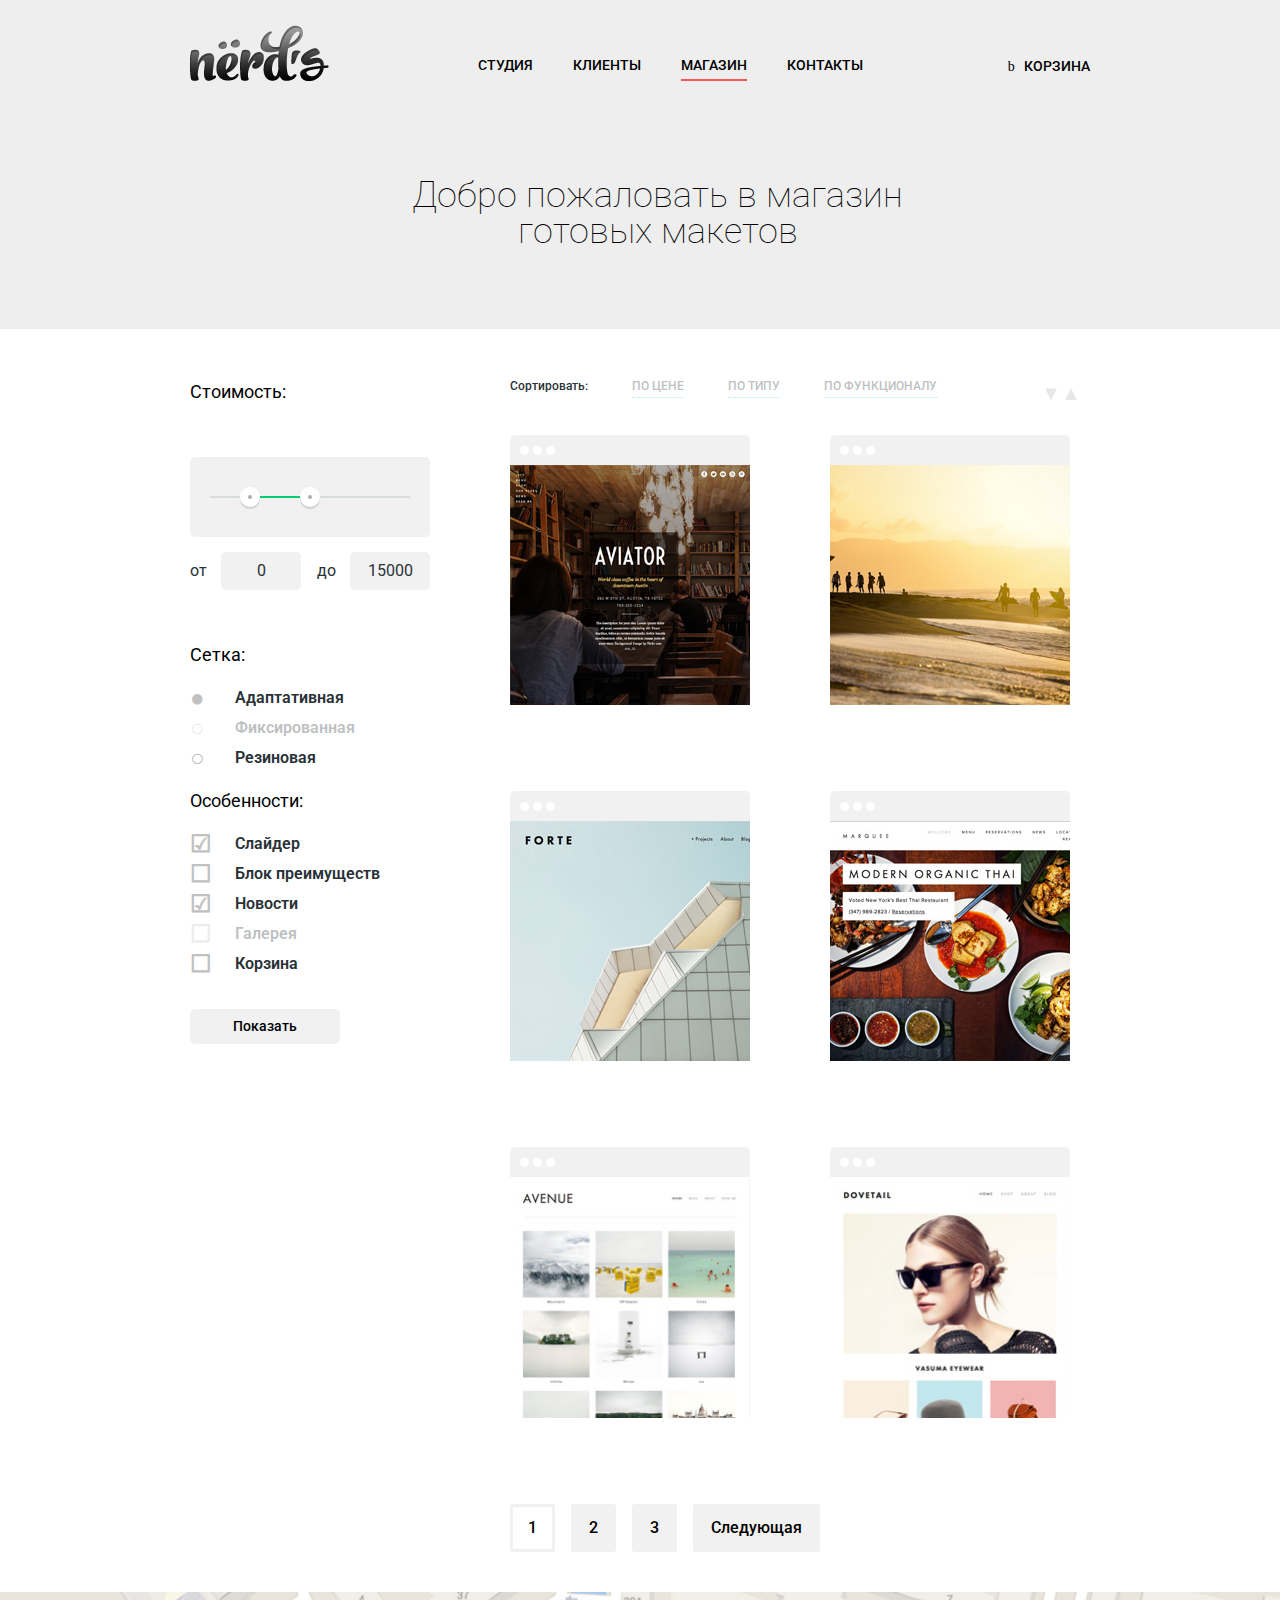
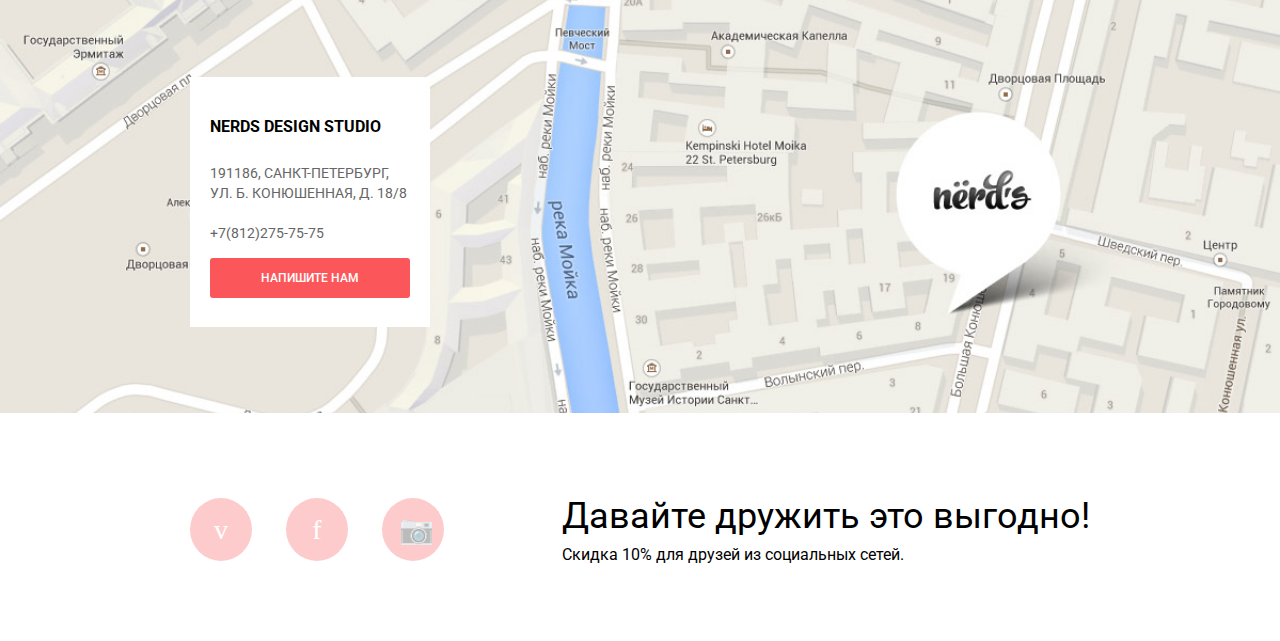
==== commit 19c070a6: "Доработка сайта" ====
--- a/catalog.html
+++ b/catalog.html
@@ -1,212 +1,290 @@
 <!DOCTYPE html>
 <html lang="ru">
-  <head>
-    <meta charset="utf-8">
-    <title>Нёрдс</title>
-     <link href='https://fonts.googleapis.com/css?family=Roboto:400,500&subset=latin,cyrillic-ext' rel='stylesheet' type='text/css'>  
-    <link rel="stylesheet" href="ccs/normalize.css">  
-    <link href="css/style.css" rel="stylesheet">
-  </head>
-  <body>   
-   <header class="menu-header cf">
-    <div class="conteiner cf"> 
-     <div class="logo"> 
-       <img src="img/logo-header.png" width="139px" height="56px" alt="Дизайн Студия<Nёrd's>">
-     </div>    
+
+<head>
+  <meta charset="utf-8">
+  <title>Nerds</title>
+  <link href='https://fonts.googleapis.com/css?family=Roboto:400,500,700,300&subset=latin,cyrillic' rel='stylesheet' type='text/css'>
+  <link href="ccs/normalize.css" rel="stylesheet">
+  <link href="css/style.css" rel="stylesheet">
+</head>
+
+<body>
+  <header class="menu-header">
+    <div class="conteiner">
+      <!--Навигация: Логотип - он же ссыылка на главную страницу-->
+      <div class="logo">
+        <a href="index.html"><img src="img/logo-header.png" width="139px" height="56px" alt="Дизайн Студия<Nёrd's>"></a>
+      </div>
+      <!--Навигация: Главное меню-->
       <nav class="top-navigation">
         <ul>
-          <li><a href="#">Студия</a></li>
+          <li><a href="index.html">Студия</a></li>
           <li><a href="#">Клиенты</a></li>
-          <li><a href="#">Магазин</a></li>
+          <li><a class="active-item" href="catalog.html">Магазин</a></li>
           <li><a href="#">Контакты</a></li>
         </ul>
       </nav>
+      <!--Навигация: Корзина-->
       <div class="user-block">
         <a class="basket" href="#"><span class="icon-basket"></span> Корзина</a>
       </div>
-      <div class="welcome">
-         <h2>Добро пожаловать в магазин готовых макетов</h2>
-      </div>  
-     </div>     
-    </header>
-    <main class="catalog-main-content">
-      <div class="conteiner cf"> 
-        <form class="filter" action="" method="">
+    </div>
+    <!-- Заголовок каталоговой страницы -->
+    <div class="welcome">
+      <h2>Добро пожаловать в магазин<br> готовых макетов</h2>
+    </div>
+  </header>
+  <main class="catalog-main-content">
+    <div class="conteiner cf">
+      <!-- Фильтр: сортировка продукции -->
+      <aside class="filter">
+        <form action="" method="">
+          <!--Ползунок стоимости-->
           <section class="price">
             <h3>Стоимость:</h3>
             <div class="range-filter">
-             <div class="range-controls">
-              <div class="scale">
-                <div class="bar" style="margin-left: 20%; width: 30%">  </div>
-              </div>
+              <div class="range-controls">
+                <div class="scale">
+                  <div class="bar" style="margin-left: 20%; width: 30%"> </div>
+                </div>
                 <div class="toggle toggle-min"></div>
                 <div class="toggle toggle-max"></div>
-             </div>
-            <div class="price-controls">
-             <label class="min-price">от <input name="min-price" type="text" value="0"></label>
-             <label class="max-price">до <input name="max-price" type="text" value="15000"></label>
-            </div>
-           </div>
-          </section>  
-            <section class="grid cf">
-              <h3>Сетка:</h3>
-                <input type="radio" id="grid-radio" checked="checked" name="r1"> 
-                <label for="grid-radio">Адаптативная</label>
-                <input type="radio" id="grid-radio" name="r2">
-                <label for="grid-radio">Фиксированная</label>
-                <input type="radio" id="grid-radio" name="r3">
-                <label for="grid-radio">Резиновая</label>
-            </section>
-            <section class="more-function">
-              <h3>Особенности:</h3>
-              <input type="checkbox" id="mr-checkbox"  name="a1">
-              <label for="mr-checkbox">Слайдер</label>
-              <input type="checkbox" id="mr-checkbox" name="a2">
-              <label for="mr-checkbox">Блок преимуществ</label>
-              <input type="checkbox" id="mr-checkbox" name="a3">
-              <label for="mr-checkbox">Новости</label>
-              <input type="checkbox" id="mr-checkbox" name="a4">
-              <label for="mr-checkbox">Галерея</label>
-              <input type="checkbox" id="mr-checkbox" name="a5">
-              <label for="mr-checkbox">Корзина</label>
-             </section> 
-             <button type="submit" class="btn-show">Показать</button>
+              </div>
+              <div class="price-controls">
+                <label class="min-price">от
+                  <input name="min-price" type="text" value="0">
+                </label>
+                <label class="max-price">до
+                  <input name="max-price" type="text" value="15000">
+                </label>
+              </div>
+            </div>
+          </section>
+          <!--Переключатель: Radio-->
+          <section class="grid">
+            <h3>Сетка:</h3>
+            <input type="radio" id="adaptive" name="grid" checked>
+            <label for="adaptive">Адаптативная</label>
+            <input type="radio" id="fixed" name="grid" disabled>
+            <label for="fixed">Фиксированная</label>
+            <input type="radio" id="flex" name="grid">
+            <label for="flex">Резиновая</label>
+          </section>
+          <!--Переключатель: Checkbox-->
+          <section class="more-function">
+            <h3>Особенности:</h3>
+            <input type="checkbox" id="slider" name="slider" checked>
+            <label for="slider">Слайдер</label>
+            <input type="checkbox" id="advantages" name="advantages">
+            <label for="advantages">Блок преимуществ</label>
+            <input type="checkbox" id="news" name="news" checked>
+            <label for="news">Новости</label>
+            <input type="checkbox" id="gallery" name="gallery" disabled>
+            <label for="gallery">Галерея</label>
+            <input type="checkbox" id="basket" name="basket">
+            <label for="basket">Корзина</label>
+          </section>
+          <button type="submit" class="btn-show">Показать</button>
         </form>
-        <article class="content-catalog">
-         <section class="sort-main">
-           <h3>Сортировать:</h3>
-            <a href="#"><p class="by-price">по цене</p></a>
-            <a href="#"><p class="by-type">по типу</p></a>
-            <a href="#"><p class="by-functional">по функционалу</p></a>
-            <div class="btn-sort">
+      </aside>
+      <!--Сетка: Каталог товаров-->
+      <article class="content-catalog">
+        <!--Сортировка: кнопки для сортировки поиска продукции-->
+        <section class="sort-main">
+          <h3>Сортировать:</h3>
+          <a href="#">
+            <p class="by-price">по цене</p>
+          </a>
+          <a href="#">
+            <p class="by-type">по типу</p>
+          </a>
+          <a href="#">
+            <p class="by-functional">по функционалу</p>
+          </a>
+          <div class="btn-sort">
             <a class="btn-descending" href="#"><span class="icon-down-dir"></span></a>
-            <a class="btn-ascending" href="#"><span class="icon-up-dir"></span></a>    
-            </div>     
-         </section>
-             <article class="catalog-items cf">
-                 <section class="catalog-item aviator">
-                  <div class="roof">
-                      <i class="hole"></i>
-                      <i class="hole"></i>
-                      <i class="hole"></i>
-                  </div>
-                     <div class="item-picture">
-                        <img src="img/aviator.jpg" width="240" height="240" alt="AVIATOR">
-                     </div>
-                     <div class="item-hover">
-                       <h3>AVIATOR</h3>
-                        <p>Интернет-магазин с личным кабинетом</p>
-                        <button type="submit" class="buy">8000 Р.</button>
-                     </div>
-                 </section>
-                 <section class="catalog-item sunset">
-                     <div class="roof">
-                      <i class="hole"></i>
-                      <i class="hole"></i>
-                      <i class="hole"></i>
-                  </div>
-                     <div class="item-picture">
-                        <img src="img/sunset.jpg" width="240" height="240" alt="SUNSET">
-                     </div>
-                     <div class="item-hover">
-                    <h3>SUNSET</h3>
-                        <p>Интернет-магазин с личным кабинетом</p>
-                        <button type="submit" class="buy">10000 Р.</button>
-                     </div>
-                 </section>
-                 <section class="catalog-item forte">
-                     <div class="roof">
-                      <i class="hole"></i>
-                      <i class="hole"></i>
-                      <i class="hole"></i>
-                  </div>
-                     <div class="item-picture">
-                        <img src="img/forte.jpg" width="240" height="240" alt="FORTE">
-                     </div>
-                     <div class="item-hover">
-                        <h3>FORTE</h3>
-                        <p>Интернет-магазин с личным кабинетом</p>
-                        <button type="submit" class="buy">12000 Р.</button>
-                     </div>
-                 </section>
-                 <section class="catalog-item m-o-thai">
-                     <div class="roof">
-                      <i class="hole"></i>
-                      <i class="hole"></i>
-                      <i class="hole"></i>
-                  </div>
-                     <div class="item-picture">
-                        <img src="img/modern organic thai.jpg" width="240" height="240" alt="MODERN ORGANIC THAI">
-                     </div>
-                     <div class="item-hover">
-                        <h3>MARQUEE</h3>
-                        <p>Интернет-магазин с личным кабинетом</p>
-                        <button type="submit" class="buy">10000 Р.</button>
-                     </div>
-                 </section>
-                 <section class="catalog-item avenue">
-                     <div class="roof">
-                      <i class="hole"></i>
-                      <i class="hole"></i>
-                      <i class="hole"></i>
-                  </div>
-                     <div class="item-picture">
-                        <img src="img/avenue.jpg" width="240" height="240" alt="AVENUE">
-                     </div>
-                     <div class="item-hover">
-                        <h3>AVENUE</h3>
-                        <p>Интернет-магазин с личным кабинетом</p>
-                        <button type="submit" class="buy">12000 Р.</button>
-                     </div>
-                 </section>
-                 <section class="catalog-item dovetail">
-                     <div class="roof">
-                      <i class="hole"></i>
-                      <i class="hole"></i>
-                      <i class="hole"></i>
-                  </div>
-                     <div class="item-picture">
-                        <img src="img/dovetail.jpg" width="240" height="240" alt="DOVETAIL">
-                     </div>
-                     <div class="item-hover">
-                        <h3>DOVETAIL</h3>
-                        <p>Интернет-магазин с личным кабинетом</p>
-                        <button type="submit" class="buy">10000 Р.</button>
-                     </div>
-                 </section>
-             </article>
-             <section class="pagenator cf">
-                 <a href="#" class="btn-pg btn-pg-activ">1</a>
-                 <a href="#" class="btn-pg">2</a>
-                 <a href="#" class="btn-pg">3</a>
-                 <a href="#" class="btn-pg">Следующая</a>
-             </section>
-       </article>          
-      </div>         
-    </main>
-    <article class="map">
-      <div class="conteiner">
-       <div class="feat-back">
+            <a class="btn-ascending" href="#"><span class="icon-up-dir"></span></a>
+          </div>
+        </section>
+        <article class="catalog-items cf">
+          <section class="catalog-item aviator">
+            <div class="roof">
+              <i class="hole"></i>
+              <i class="hole"></i>
+              <i class="hole"></i>
+            </div>
+            <div class="item-picture">
+              <img src="img/aviator.jpg" width="240" height="240" alt="AVIATOR">
+            </div>
+            <div class="item-hover">
+              <h3>AVIATOR</h3>
+              <p>Интернет-магазин с личным кабинетом</p>
+              <button type="submit" class="buy">8000 Р.</button>
+            </div>
+          </section>
+          <section class="catalog-item sunset">
+            <div class="roof">
+              <i class="hole"></i>
+              <i class="hole"></i>
+              <i class="hole"></i>
+            </div>
+            <div class="item-picture">
+              <img src="img/sunset.jpg" width="240" height="240" alt="SUNSET">
+            </div>
+            <div class="item-hover">
+              <h3>SUNSET</h3>
+              <p>Интернет-магазин с личным кабинетом</p>
+              <button type="submit" class="buy">10000 Р.</button>
+            </div>
+          </section>
+          <section class="catalog-item forte">
+            <div class="roof">
+              <i class="hole"></i>
+              <i class="hole"></i>
+              <i class="hole"></i>
+            </div>
+            <div class="item-picture">
+              <img src="img/forte.jpg" width="240" height="240" alt="FORTE">
+            </div>
+            <div class="item-hover">
+              <h3>FORTE</h3>
+              <p>Интернет-магазин с личным кабинетом</p>
+              <button type="submit" class="buy">12000 Р.</button>
+            </div>
+          </section>
+          <section class="catalog-item m-o-thai">
+            <div class="roof">
+              <i class="hole"></i>
+              <i class="hole"></i>
+              <i class="hole"></i>
+            </div>
+            <div class="item-picture">
+              <img src="img/modern organic thai.jpg" width="240" height="240" alt="MODERN ORGANIC THAI">
+            </div>
+            <div class="item-hover">
+              <h3>MARQUEE</h3>
+              <p>Интернет-магазин с личным кабинетом</p>
+              <button type="submit" class="buy">10000 Р.</button>
+            </div>
+          </section>
+          <section class="catalog-item avenue">
+            <div class="roof">
+              <i class="hole"></i>
+              <i class="hole"></i>
+              <i class="hole"></i>
+            </div>
+            <div class="item-picture">
+              <img src="img/avenue.jpg" width="240" height="240" alt="AVENUE">
+            </div>
+            <div class="item-hover">
+              <h3>AVENUE</h3>
+              <p>Интернет-магазин с личным кабинетом</p>
+              <button type="submit" class="buy">12000 Р.</button>
+            </div>
+          </section>
+          <section class="catalog-item dovetail">
+            <div class="roof">
+              <i class="hole"></i>
+              <i class="hole"></i>
+              <i class="hole"></i>
+            </div>
+            <div class="item-picture">
+              <img src="img/dovetail.jpg" width="240" height="240" alt="DOVETAIL">
+            </div>
+            <div class="item-hover">
+              <h3>DOVETAIL</h3>
+              <p>Интернет-магазин с личным кабинетом</p>
+              <button type="submit" class="buy">10000 Р.</button>
+            </div>
+          </section>
+        </article>
+        <!--Кнопки переключения страниц магазина-->
+        <section class="pagenator cf">
+          <a href="#" class="btn-pg btn-pg-active btn">1</a>
+          <a href="#" class="btn-pg btn">2</a>
+          <a href="#" class="btn-pg btn">3</a>
+          <a href="#" class="btn-pg btn">Следующая</a>
+        </section>
+      </article>
+    </div>
+  </main>
+  <!--КАРТА-->
+  <article class="map">
+
+    <!-- Кнопка обратной связи  -->
+    <div class="conteiner">
+      <div class="feat-back">
         <h1>nerds design studio</h1>
-         <p class="adress">191186, Санкт-петербург,<br> ул. Б. Конюшенная, д. 18/8</p>
-         <p class="phone">+7(812)275-75-75</p>
-         <button class="send-us">Напишите нам</button>
-      </div>
-     </div>
-    </article>
-    <footer class="footer">
-      <div class="conteiner cf"> 
-        <div class="social">
-                <a class="social-btn" href="#"><span class="icon-vk"></span>ВКонтакте</a>
-                <a class="social-btn" href="#"><span class="icon-facebook"></span>Фейсбук</a>
-                <a class="social-btn" href="#"><span class="icon-instagramm"></span>Инстаграм</a>
-        </div>
-        <div class="info">
-          <p class="add-friends">Давайте дружить это выгодно!</p>
-          <p>Скидка 10% для друзей из социальных сетей.</p> 
-        </div> 
-      </div>
+        <p class="adress">191186, Санкт-петербург,
+          <br> ул. Б. Конюшенная, д. 18/8</p>
+        <p class="phone">+7(812)275-75-75</p>
+        <a class="send-us btn" href="#">Напишите нам</a>
+      </div>
+    </div>
+    <iframe src="https://www.google.com/maps/embed?pb=!1m18!1m12!1m3!1d1998.59894241237!2d30.320894615717364!3d59.93879686904838!2m3!1f0!2f0!3f0!3m2!1i1024!2i768!4f13.1!3m3!1m2!1s0x4696310fca5ba729%3A0xea9c53d4493c879f!2z0JHQvtC70YzRiNCw0Y8g0JrQvtC90Y7RiNC10L3QvdCw0Y8g0YPQuy4sIDE5LCDQodCw0L3QutGCLdCf0LXRgtC10YDQsdGD0YDQsywgMTkxMTg2!5e0!3m2!1sru!2sru!4v1455705166891" width="100%" height="415" frameborder="0" style="border:0" allowfullscreen></iframe>
+  </article>
+  <!--Подвал: Социальные сети    -->
+  <footer class="footer">
+    <div class="conteiner cf">
+      <div class="social">
+        <a class="social-btn" href="https://vk.com/"><span class="icon-vk"></span>ВКонтакте</a>
+        <a class="social-btn" href="https://www.facebook.com/"><span class="icon-facebook"></span>Фейсбук</a>
+        <a class="social-btn" href="https://www.instagram.com/"><span class="icon-instagramm"></span>Инстаграм</a>
+      </div>
+      <div class="info">
+        <p class="add-friends">Давайте дружить это выгодно!</p>
+        <p>Скидка 10% для друзей из социальных сетей.</p>
+      </div>
+    </div>
   </footer>
-  </body>
-</html>
-
+  <!--Всплывающая форма, для обратной связи-->
+  <section class="block-form">
+    <form class="feed-back-form cf" action="" method="post">
+      <label for="name">Ваше имя:</label>
+      <label for="email">Ваше e-mail:</label>
+      <input type="text" id="name" name="name" value="" placeholder="ПРЕДСТАВЬТЕСЬ, ПОЖАЛУЙСТА">
+      <input type="email" id="email" name="email" value="" placeholder="ДЛЯ ОТПРАВКИ ОТВЕТА">
+      <label for="message">Текст письма:</label>
+      <textarea class="message-field" id="message" name="message" rows="5">
+      </textarea>
+      <button class="btn form-btn" type="submit" value="Отправить">Отправить</button>
+      <a class="cancel-btn"></a>
+    </form>
+  </section>
+  <!--JS для формы обратной связи    -->
+  <script>
+    var link = document.querySelector(".send-us");
+    var popup = document.querySelector(".block-form");
+    var close = popup.querySelector(".cancel-btn");
+    var name = popup.querySelector("#name");
+    var form = popup.querySelector("form");
+
+    link.addEventListener("click", function (event) {
+      event.preventDefault();
+      popup.classList.add("block-form-show");
+      name.focus();
+    });
+
+    close.addEventListener("click", function (event) {
+      event.preventDefault();
+      popup.classList.remove("block-form-show");
+
+    });
+
+    form.addEventListener("submit", function (event) {
+      event.preventDefault();
+    });
+    window.addEventListener("keydown", function (event) {
+      if (event.keyCode === 27) {
+        if (popup.classList.contains("block-form-show")) {
+          popup.classList.remove("block-form-show");
+        }
+      }
+    });
+  </script>
+  <script src="js/jquery.js"></script>
+  <script src="js/script.js"></script>
+</body>
+
+</html>--- a/css/style.css
+++ b/css/style.css
@@ -1,18 +1,20 @@
+/*
 @font-face {
-  font-family: "Roboto";
+  font-family: "Roboto Medium";
   src: url('../fonts/roboto medium/robotomedium.woff')
   format('woff'), 
-  url('../fonts/roboto medium/robotomedium.woff') format('woff'), 
+   
   url('../fonts/roboto medium/robotomedium.woff2') format('woff2');
-}
+   font-weight: normal;
+  font-style: normal;
+}
+*/
 
 @font-face {
   font-weight: normal;
   font-style: normal;
-
   font-family: "symbols-nerds";
-  src: url("../fonts/symbols-nerds.woff") format("woff"),
-       url("../fonts/symbols-nerds.woff2") format("woff2");
+  src: url("../fonts/symbols-nerds/symbols-nerds.woff") format("woff"), url("../fonts/symbols-nerds/symbols-nerds.woff2") format("woff2");
 }
 
 [class^="icon-"]::before,
@@ -21,7 +23,6 @@
   width: 1em;
   margin-right: 0.2em;
   margin-left: 0.2em;
-
   font-weight: normal;
   line-height: 1em;
   font-family: "symbols-nerds";
@@ -30,21 +31,53 @@
   text-decoration: inherit;
   font-style: normal;
   font-variant: normal;
-
   speak: none;
 }
 
-.icon-basket::before { content: "\62"; } /* "b" */
-.icon-facebook::before { content: "\66"; } /* "f" */
-.icon-twitter::before { content: "\74"; } /* "t" */
-.icon-vk::before { content: "\76"; } /* "v" */
-.icon-up-dir::before { content: "\25b2"; } /* "▲" */
-.icon-down-dir::before { content: "\25bc"; } /* "▼" */
-.icon-circle::before { content: "\25cb"; } /* "○" */
-.icon-circle-dot::before { content: "\25cf"; } /* "●" */
-.icon-check-off::before { content: "\2610"; } /* "☐" */
-.icon-check-on::before { content: "\2611"; } /* "☑" */
-.icon-instagramm::before { content: "📷"; } /* "\1f4f7" */
+.icon-basket::before {/* "b" */
+  content: "\62";
+}
+
+.icon-facebook::before {/* "f" */
+  content: "\66";
+}
+
+.icon-twitter::before {/* "t" */
+  content: "\74";
+}
+
+.icon-vk::before {/* "v" */
+  content: "\76";
+}
+
+.icon-up-dir::before {/* "▲" */
+  content: "\25b2";
+}
+
+.icon-down-dir::before {/* "▼" */
+  content: "\25bc";
+}
+
+.icon-circle::before {/* "○" */
+  content: "\25cb";
+}
+
+.icon-circle-dot::before {/* "●" */
+  content: "\25cf";
+}
+
+.icon-check-off::before {/* "☐" */
+  content: "\2610";
+}
+
+.icon-check-on::before {/* "☑" */
+  content: "\2611";
+}
+
+
+.icon-instagramm::before {/* "\1f4f7" */
+  content: "📷";
+}
 
 .cf {
   content: "";
@@ -56,99 +89,156 @@
   list-style: none;
 }
 
-p, ul, li {
+p,
+ul,
+li {
   margin: 0;
   padding: 0;
 }
 
+a {
+  text-decoration: none;
+}
+
+img {
+  max-width: 100%;
+  height: auto;
+}
+
 .otl {
   outline: 2px solid red;
 }
 
 body {
-  font-family: "Roboto", Arial, Verdana, sans-serif;
-  font-size: 16px;    
-  line-height: 12px;
+  position: relative;
+  font-family: 'Roboto', Arial, Verdana, sans-serif;
+  font-size: 16px;
+  line-height: 22px;
   font-weight: 400;
   color: #283136;
+  margin: 0;
 }
 
 h2 {
-  font-family: "Roboto", Arial, Verdana, sans-serif;
-  font-size: 36px;    
+  font-family: 'Roboto', Arial, Verdana, sans-serif;
+  font-size: 36px;
   line-height: 36px;
   font-weight: 400;
   color: #000000;
 }
 
 h3 {
-  font-family: "Roboto", Arial, Verdana, sans-serif;
-  font-size: 18px;    
+  font-family: 'Roboto', Arial, Verdana, sans-serif;
+  font-size: 18px;
   line-height: 30px;
   font-weight: 400;
   color: #000000;
 }
 
+
+/*для кнопок размер шрифта 12 высота 18*/
+
+.btn {
+  font-size: 12px;
+  line-height: 18px;
+  cursor: pointer;
+}
+
+
 /*меню шапки*/
-.menu-header { 
+
+.menu-header {
   width: 100%;
   background-color: #eeeeee;
-  margin-bottom: 100px;
-}
+}
+
+.menu-header .conteiner {
+  display: flex;
+  justify-content: space-between;
+  align-items: center;
+  padding-bottom: 50px;
+}
+
 
 /*центровщик*/
-.conteiner { 
-   width: 900px;
+
+.conteiner {
+  width: 900px;
   margin: 0 auto;
 }
 
+
 /*логотип шапки*/
-.logo {    
-  float: left;
+
+.logo {
   width: 150px;
-  padding: 10px;
-}
+  padding-top: 25px;
+}
+
+
+/*навигация по сайту*/
 
 .top-navigation {
-  float: left;
-  width: 365px;
-  padding: 20px 0 40px 180px;
-     
+  /*  width: 400px;*/
+}
+
+.top-navigation ul {
+  padding-top: 50px;
+  font-size: 0;
+}
+
+.top-navigation a {
+  display: inline-block;
+  padding-bottom: 5px;
+  color: #000000;
+  font-size: 14px;
+  line-height: 18px;
+  font-weight: 500;
+  font-family: 'Roboto', Arial, Verdana, sans-serif;
+  text-transform: uppercase;
+}
+
+.top-navigation a:hover {
+  color: #fb565a;
+}
+
+.top-navigation a:active {
+  color: #8f8f8f;
+}
+
+.top-navigation li {
+  display: inline-block;
+  margin-right: 40px;
+  vertical-align: top;
+}
+
+.top-navigation li:last-child {
+  margin-right: 0;
+}
+
+.top-navigation .active-item {
+  box-shadow: 0 2px 0 0 #fb565a;
+}
+
+
+/*корзина*/
+
+.user-block {
+  max-width: 150px;
+  padding-top: 50px;
 }
 
 .basket {
   position: relative;
-  float: right;
-  max-width: 100px; /* оставить место под корзину */
-  margin-top: 20px;
   display: inline-block;
   vertical-align: top;
-  padding-top: 30px;
-  padding-bottom: 50px;
-}
-
-/*
-.basket::before {
-  content: "";
-  position: absolute;
-  top: 55px;
-  left: 10px;
-
-  width: 15px;
-  height: 15px;
-  background-color: #eeeeee;
-  background: url("../img/.icon-basket.jpg") no-repeat;
-    opacity: 1;
-}
-.basket:hover::before {
-     color: #fb565a;
-    opacity: 1;
-}
-*/
-.user-block a {
+  padding-bottom: 5px;
+  color: #000000;
   font-size: 14px;
-  color: #000000;
-  text-decoration: none; 
+  line-height: 30px;
+  font-weight: 500;
+  font-family: 'Roboto', Arial, Verdana, sans-serif;
+  text-transform: uppercase;
 }
 
 .user-block a:hover {
@@ -159,69 +249,45 @@
   color: #8f8f8f;
 }
 
-.top-navigation ul  {
-  margin: 0;
-  padding: 0;
-  list-style: none;
-  font-size: 0;
-}
-
-.top-navigation a {
-  display: block;
-  padding-top: 30px;
-  padding-bottom: 50px;
-  color: #000000;
-  text-decoration: none; 
-}
-
-.top-navigation a:hover {
-  color: #fb565a;
-}
-
-.top-navigation a:active {
-  color: #8f8f8f;
-}
-
-.top-navigation ul li {
-  font-size: 14px;
-  display: inline-block;
-  margin-left: 30px;
-  vertical-align: top;
-}
-
-.top-navigation li:first-child {
-  margin-left: 0;
-}
-
-.top-navigation li:fourth-child{
-   margin-right: 0;
-}
+
+/*блок каталоговой страницы - находится под шапкой, вместо слайдера*/
+
+.welcome h2 {
+  text-align: center;
+  padding: 10px 150px 80px 150px;
+  margin-left: 35px;
+  font-family: 'Roboto', Arial, Verdana, sans-serif;
+  font-size: 36px;
+  line-height: 36px;
+  font-weight: 100;
+}
+
 
 /*слайдер*/
 
 .header-slider {
- position: relative;
-
- width: 880px;
- min-height: 310px;
- margin: 0 auto;
- overflow: hidden;
+  position: relative;
+  width: 880px;
+  /* min-height: 310px; */
+  min-height: 310px;
+  margin: 0 auto;
+  overflow: hidden;
+  /* padding-top: 30px; */
+  clear: both;
 }
 
 .slide {
   position: absolute;
   top: 0;
   left: 0;
-
   width: 100%;
-  height: 310px;
-
+  min-height: 310px;
+  /* размер слайда 351px;*/
   background-repeat: no-repeat;
   background-position: 100% 10px;
-
   -webkit-transition: left 0.3s ease;
-     -moz-transition: left 0.3s ease;
-          transition: left 0.3s ease;
+  -moz-transition: left 0.3s ease;
+  transition: left 0.3s ease;
 }
 
 .slider input[type="radio"] {
@@ -230,13 +296,12 @@
 
 .slider-controls {
   position: absolute;
-  bottom: 95px;
+  /*  bottom: 95px;*/
+  bottom: 70px;
   left: 50%;
   z-index: 10;
-
   width: 200px;
   margin-left: -100px;
-
   text-align: center;
 }
 
@@ -245,9 +310,7 @@
   width: 4px;
   height: 4px;
   margin: 0 3px;
-
   vertical-align: top;
-
   background: #ffffff;
   border: 3px solid white;
   border-radius: 50%;
@@ -256,54 +319,57 @@
 
 .slide-text {
   width: 500px;
-  padding: 30px 0;
-}
-
-.slide-title {
+/*  padding: 10px 0 40px 0;*/
+}
+
+.slide-title h2 {
   font-weight: 500;
   font-size: 36px;
+  margin: 0;
+  padding: 35px 0 20px;
 }
 
 .slide p {
   font-weight: 500;
   line-height: 22px;
   color: #283136;
+  padding-bottom: 30px;
 }
 
 .slide .btn {
   display: block;
   width: 220px;
-  margin-top: 25px;
+/*  margin-top: 55px;*/
   padding: 12px 10px;
-
   font-weight: 300;
   font-size: 12px;
   text-align: center;
   color: #ffffff;
   text-transform: uppercase;
   text-decoration: none;
-
   background: #fb565a;
   border-radius: 3px;
 }
 
 .slide .btn:hover {
-    background-color: #d6494d;
-}
+  background-color: #d6494d;
+}
+
 .slide .btn:active {
-    background-color: #b63538;
+  background-color: #b63538;
 }
 
 .slide:nth-child(1) {
-  background-image: url("../img/slide-1.jpg");
+  background-image: url("../img/slider-img-1.png");
 }
 
 .slide:nth-child(2) {
-  background-image: url("../img/matematic.jpg");
+  background-image: url("../img/calc.png");
 }
 
 .slide:nth-child(3) {
-  background-image: url("../img/gumanoyd.jpg");
+  background: url("../img/robot.png") 100% -10px no-repeat;
+  
 }
 
 #btn-1:checked ~ .slides .slide:nth-child(1) {
@@ -343,16 +409,28 @@
 #btn-2:checked ~ .slider-controls label[for="btn-2"],
 #btn-3:checked ~ .slider-controls label[for="btn-3"] {
   background: #c1c1c1;
-    
-}
-
-/*блок преимуществ*/  
-.features { 
+}
+
+
+/*Features: Веб-сайты - Приложение - Презентации*/
+
+.features {
   width: 900px;
   margin: 0 auto;
-  margin-top: 80px;
+  padding-top: 80px;
   padding-bottom: 80px;
 }
+
+.features p {
+  font-family: 'Roboto', Arial, Verdana, sans-serif;
+  font-size: 15px;
+  line-height: 22px;
+  font-weight: 300;
+  color: #283136;
+}
+
+
+/*Features: Веб-сайты*/
 
 .web {
   float: left;
@@ -361,8 +439,10 @@
   padding-left: 10px;
 }
 
+
 /*кнопка преимуществ*/
-.shop-now1 { 
+
+.shop-now1 {
   display: inline-block;
   width: 130px;
   min-height: 40px;
@@ -373,14 +453,16 @@
   border-radius: 3px;
 }
 
-.shop-now1:hover { 
+.shop-now1:hover {
   background-color: #d6494d;
 }
-
 
 .shop-now1:active {
   background-color: #b63538;
 }
+
+
+/*Features: Приложение*/
 
 .mobile {
   float: left;
@@ -407,6 +489,9 @@
   background-color: #009053;
 }
 
+
+/*Features: Презентации*/
+
 .present {
   float: left;
   width: 240px;
@@ -431,15 +516,19 @@
   background-color: #c09b24;
 }
 
-/*блок описания*/
-.about-us { 
+
+/*Промо: блок описания*/
+
+.about-us {
   width: 900px;
   margin: 0 auto;
-  padding: 40px 10px 50px 10px;
+  padding: 60px 10px 70px 10px;
   border-bottom: 3px solid #eeeeee;
   border-top: 3px solid #eeeeee;
 }
 
+
+/*Промо: левый блок*/
 
 .about-us-left {
   float: left;
@@ -447,10 +536,10 @@
   padding-left: 10px;
 }
 
-.about-us-left p{
+.about-us-left p {
   display: block;
-  font-family: "Roboto Medium", Arial, Verdana, sans-serif;
-  font-size: 16px;    
+  font-family: 'Roboto', Arial, Verdana, sans-serif;
+  font-size: 16px;
   line-height: 22px;
   font-weight: 500;
   color: #283136;
@@ -458,58 +547,91 @@
 
 .about-us-left li {
   display: block;
-  font-family: "Roboto Medium", Arial, Verdana, sans-serif;
-  font-size: 16px;    
+  font-family: 'Roboto', Arial, Verdana, sans-serif;
+  font-size: 16px;
   line-height: 22px;
   font-weight: 500;
   color: #283136;
   padding: 5px 0 5px 0;
 }
 
+
+/*Промо: правый блок*/
+
 .about-us-right {
   float: right;
   width: 230px;
 }
 
+.about-us-right img {
+  /*  margin-bottom: 70px;*/
+  margin: 35px 0 20px 0;
+}
+
 .about-us-right .sinse {
   display: block;
-  font-family: "Roboto Medium", Arial, Verdana, sans-serif;
-  font-size: 16px;    
+  font-family: 'Roboto', Arial, Verdana, sans-serif;
+  font-size: 16px;
   line-height: 22px;
   font-weight: 500;
   color: #283136;
-  padding: 60px 0 5px 30px; 
-    
+  padding: 60px 0 5px 30px;
+  padding-bottom: 8px;
 }
 
 .about-us-right li {
-  display: block;
-  font-family: "Roboto Medium", Arial, Verdana, sans-serif;
-  font-size: 16px;    
+  font-family: 'Roboto', Arial, Verdana, sans-serif;
+  font-size: 16px;
   line-height: 22px;
   font-weight: 500;
   color: #283136;
-  padding: 10px 0 5px 0; 
-}
-
-/*партнеры*/
-.partners { 
+  padding: 5px 0 5px 0;
+}
+
+.about-us li {
+  position: relative;
+  padding-left: 30px;
+}
+
+.about-us-right li:before {
+  position: absolute;
+  content: "";
+  top: 15px;
+  right: 210px;
+  width: 25px;
+  height: 2px;
+  background-color: #fb565a;
+}
+
+.about-us-left li:before {
+  position: absolute;
+  content: "";
+  top: 15px;
+  left: -5px;
+  width: 25px;
+  height: 2px;
+  background-color: #fb565a;
+}
+
+
+/*Партнеры: блок партнерских ссылок*/
+
+.partners {
+  position: relative;
   width: 900px;
   margin: 0 auto;
   min-height: 165px;
   border-bottom: 3px solid #eeeeee;
-  padding-bottom: 30px;
-  margin-bottom: 80px;
+  /*  padding-bottom: 3px;*/
+  margin-bottom: 85px;
 }
 
 .partners-items-1 {
-  display: inline-block;
-  float: left;
+  position: absolute;
+  top: 60px;
+  left: 50px;
+  display: inline-block;
   width: 300px;
-  margin-right: ;
-  padding-left: 10px;
-  margin-top: 60px;
-    
 }
 
 .partners-items-1 a img {
@@ -521,9 +643,10 @@
 }
 
 .partners-items-2 {
-  float: left;
+  position: absolute;
   width: 300px;
-  margin-top: 60px;
+  top: 50px;
+  left: 350px;
 }
 
 .partners-items-2 a img {
@@ -535,9 +658,10 @@
 }
 
 .partners-items-3 {
-  float: left;
+  position: absolute;
   width: 250px;
-  margin-top: 60px;
+  top: 45px;
+  left: 650px;
 }
 
 .partners-items-3 a img {
@@ -548,30 +672,32 @@
   opacity: 1;
 }
 
-/*блок каталоговой страницы - находится под шапкой, вместо слайдера*/
-.welcome { 
-  float: left;
-  text-align: center; 
-  padding: 0 115px 80px 107px;
-}
-
-.catalog-main-content { /**/
+.catalog-main-content {
+  /**/
   width: 100%;
   margin: 0 auto;
 }
+
 .section-catalog {
   width: 900px;
   margin: 0 auto;
 }
-/*фильтр каталоговой страницы*/
-.filter { 
+
+
+/* Фильтр: сортировка продукции*/
+
+.filter {
   width: 240px;
   float: left;
 }
-/*стили для фильтра*/
+
+
+/*Ползунок стоимости*/
+
 .range-filter {
   width: 240px;
-  margin: 50px auto; /* для демонстрации */
+  margin: 50px auto;
+  /* для демонстрации */
 }
 
 .range-controls {
@@ -632,8 +758,9 @@
 }
 
 .price-controls input {
-  font-family: 'Roboto', 'Arial', sans-serif;
+  font-family: 'Roboto', Arial, Verdana, sans-serif;
   font-size: 16px;
+  line-height: 22px;
   width: 60px;
   margin-left: 10px;
   padding: 8px 10px;
@@ -645,42 +772,60 @@
   background: #f1f1f1;
 }
 
-input[type=radio] {
+
+/*Переключатель: Radio*/
+
+input[type="radio"] {
   display: none;
 }
 
-input[type=radio] + label {
+input[type="radio"] + label {
   display: block;
   margin: 10px 0;
   line-height: 20px;
   padding-left: 45px;
   font-weight: 600;
+  color: #283136;
   position: relative;
   cursor: pointer;
+}
+
+input[type="radio"] + label:hover {
+  color: #000;
+}
+
+input[type="radio"]:disabled + label {
   opacity: 0.3;
 }
 
-input[type=radio] + label::before {
-  content: "\25cf";
+input[type="radio"] + label::before {
+  content: "\25cb";
   position: absolute;
   top: 0;
   left: 0;
   width: 10px;
   height: 10px;
-  opacity: 0.3;
   font-size: 24px;
+  color: #c1c1c1;
   font-family: "symbols-nerds";
 }
 
-input[type=radio]:checked + label::before {
-  content: "\25cb";
-}
-
-input[type=checkbox] {
+input[type="radio"]:hover + label::before {
+  color: #b5b5b5;
+}
+
+input[type="radio"]:checked + label::before {
+  content: "\25cf";
+}
+
+
+/*Переключатель: Checkbox*/
+
+input[type="checkbox"] {
   display: none;
 }
 
-input[type=checkbox] + label {
+input[type="checkbox"] + label {
   display: block;
   margin: 10px 0;
   line-height: 20px;
@@ -688,24 +833,38 @@
   position: relative;
   font-weight: 600;
   cursor: pointer;
+}
+
+input[type="checkbox"]:disabled + label {
   opacity: 0.3;
-  margin-bottom: 50px;
-}
-
-input[type=checkbox] + label::before {
-  content: "\2611";
+}
+
+input[type="checkbox"] + label:hover {
+  color: #000;
+}
+
+input[type="checkbox"] + label::before {
+  content: "\2610";
   position: absolute;
   top: 0;
   left: 0;
   width: 10px;
   height: 10px;
   font-size: 24px;
+  color: #c1c1c1;
   font-family: "symbols-nerds";
 }
 
-input[type=checkbox]:checked + label::before {
-  content: "\2610";
-}
+input[type="checkbox"]:hover + label::before {
+  color: #b5b5b5;
+}
+
+input[type="checkbox"]:checked + label::before {
+  content: "\2611";
+}
+
+
+/*Кнопка для показа выбранной сортировки поиска товара, находится под блоком фильтр*/
 
 .btn-show {
   width: 150px;
@@ -713,7 +872,12 @@
   background-color: #f1f1f1;
   border-radius: 5px;
   font-size: 14px;
-  font-weight: 400;
+  font-weight: 500;
+  font-family: 'Roboto', Arial, Verdana, sans-serif;
+  color: #000000;
+  border: none;
+  margin-top: 25px;
+  cursor: pointer;
 }
 
 .btn-show:hover {
@@ -724,42 +888,43 @@
   background-color: #d5d5d5;
 }
 
-/*блок каталога*/
-.content-catalog { 
+
+/*Сетка: Каталог товаров*/
+
+.content-catalog {
   width: 580px;
   float: right;
 }
 
-/*сортировочное меню над сеткой товара*/
-.sort-main  { 
-   position: relative;
-
-}
-
-.sort-main  h3 {
-  display: inline-block;
-  border: 0 solid #eee;
+
+/*Сортировка: кнопки для сортировки поиска продукции*/
+
+.sort-main {
+  position: relative;
+}
+
+.sort-main h3 {
+  display: inline-block;
   margin-right: 40px;
-  font-size: 16px;
-  font-weight: 18px; 
-  text-decoration: none;
-  font-family: "Roboto Medium", Arial, Verdana, sans-serif;
+  font-size: 12px;
+  font-weight: 18px;
+  font-family: 'Roboto', Arial, Verdana, sans-serif;
   font-weight: 500;
   color: #283136;
 }
 
 .sort-main a {
   display: inline-block;
-  border: 0 solid #eee;
   margin-right: 40px;
-  font-size: 16px;
-  font-weight: 18px; 
-  text-decoration: none;
-  font-family: "Roboto Medium", Arial, Verdana, sans-serif;
+  font-size: 12px;
+  font-weight: 18px;
+  font-family: 'Roboto', Arial, Verdana, sans-serif;
   font-weight: 500;
   color: #283136;
   opacity: 0.3;
-}  
+  border-bottom: 1px dotted #00ca74;
+  text-transform: uppercase;
+}
 
 .sort-main a:hover {
   opacity: 1;
@@ -768,8 +933,9 @@
 
 .sort-main a:active {
   opacity: 1;
-}
- 
+  border-bottom: none;
+}
+
 .btn-descending span {
   position: absolute;
   top: 23px;
@@ -812,12 +978,15 @@
   color: color: #00ca74;
 }
 
- /*блок товара*/
+
+/*блок товара*/
+
 .catalog-item {
   position: relative;
   float: left;
   margin-right: 80px;
-  margin-bottom: 80px;  
+  margin-bottom: 80px;
+  cursor: pointer;
 }
 
 .catalog-item:nth-child(2n) {
@@ -829,13 +998,13 @@
 }
 
 .roof {
-  padding: 7px 0 10px 10px;
+  padding: 4px 0 4px 10px;
   background: #f1f1f1;
   border-radius: 5px 5px 0 0;
-    
-}
-
-.hole { /*стилизация элементов товара*/
+}
+
+.hole {
+  /*стилизация элементов товара*/
   display: inline-block;
   width: 9px;
   height: 9px;
@@ -843,13 +1012,16 @@
   border-radius: 50%;
 }
 
+
+/*Всплывающее окно цены и кнопка для заказа, размещена через hover, как всплывающее окно на изоброжении продукта */
+
 .item-hover {
   position: absolute;
   left: 20px;
-  top:  50px; 
+  top: 50px;
   width: 200px;
   height: 200px;
-  background-color: #fff; 
+  background-color: #fff;
   opacity: 0;
 }
 
@@ -862,7 +1034,7 @@
   margin: 20px 0 5px 50px;
   font-size: 18px;
   line-height: 30px;
-  font-family: "Roboto Medium", Arial, Verdana, sans-serif;
+  font-family: 'Roboto', Arial, Verdana, sans-serif;
   color: #000000;
   text-transform: uppercase;
 }
@@ -875,9 +1047,12 @@
   margin-left: 30px;
   font-size: 14px;
   line-height: 18px;
-  font-family: "Roboto Medium", Arial, Verdana, sans-serif;
+  font-family: 'Roboto', Arial, Verdana, sans-serif;
   color: #000000;
 }
+
+
+/*Кнопка для покупки товара*/
 
 .buy {
   margin: 20px 15px 15px 30px;
@@ -887,31 +1062,35 @@
   background-color: #fb565a;
   color: #ffffff;
   border: none;
-  border-radius: 3px; 
-}
-
-.buy:hover { 
+  border-radius: 3px;
+  cursor: pointer;
+}
+
+.buy:hover {
   background-color: #d6494d;
 }
 
 .buy:active {
   background-color: #b63538;
 }
+
+
+/*Кнопки переключения страниц магазина*/
 
 .btn-pg {
   display: inline-block;
   vertical-align: top;
   text-align: center;
   text-decoration: none;
-  border: 1px solid #f1f1f1;
+  border: 3px solid #f1f1f1;
   background-color: #f1f1f1;
   color: #000;
   margin-bottom: 40px;
   margin-right: 16px;
   padding: 15px 15px;
-
-  font-family: "Roboto Medium", Arial, Verdana, sans-serif;
-  font-size: 16px;    
+  border-radius: 3px;
+  font-family: 'Roboto', Arial, Verdana, sans-serif;
+  font-size: 16px;
   line-height: 12px;
   font-weight: 500;
 }
@@ -924,9 +1103,14 @@
   background-color: #d5d5d5;
 }
 
-/*карта, (вырезать карту с маркером*/
-.map { 
-  position: relative;
+.btn-pg-active {
+  background-color: white;
+}
+
+
+/*КАРТА*/
+
+.map {
   width: 100%;
   background: url("../img/map.jpg") no-repeat;
   min-height: 415px;
@@ -934,10 +1118,17 @@
   background-size: cover;
 }
 
+.map .conteiner {
+  position: relative;
+}
+
+
+/*Обратная связь*/
+
 .feat-back {
   position: absolute;
-  left: 160px;
-  top:  85px;
+  left: 0;
+  top: 85px;
   width: 240px;
   min-height: 250px;
   background-color: #fff;
@@ -947,9 +1138,9 @@
   padding: 25px 0 5px 20px;
   font-size: 16px;
   line-height: 30px;
-  font-family: "Roboto Medium", Arial, Verdana, sans-serif;
+  font-family: 'Roboto', Arial, Verdana, sans-serif;
   color: #000000;
-  text-transform: uppercase; 
+  text-transform: uppercase;
 }
 
 .adress {
@@ -957,7 +1148,7 @@
   display: inline-block;
   font-size: 14px;
   line-height: 20px;
-  font-family: "Roboto Medium", Arial, Verdana, sans-serif;
+  font-family: 'Roboto', Arial, Verdana, sans-serif;
   color: #666;
   text-transform: uppercase;
 }
@@ -967,12 +1158,14 @@
   display: inline-block;
   font-size: 14px;
   line-height: 20px;
-  font-family: "Roboto Medium", Arial, Verdana, sans-serif;
+  font-family: 'Roboto', Arial, Verdana, sans-serif;
   color: #666;
   text-transform: uppercase;
 }
 
+
 /*кнопка заказа на карте*/
+
 .send-us {
   margin: 0 20px 15px 20px;
   display: inline-block;
@@ -981,10 +1174,19 @@
   background-color: #fb565a;
   color: #ffffff;
   border: none;
-  border-radius: 3px; 
-}
-
-.send-us:hover { 
+  border-radius: 3px;
+  font-size: 12px;
+  line-height: 40px;
+  font-weight: 500;
+  font-family: 'Roboto', Arial, Verdana, sans-serif;
+  text-align: center;
+  vertical-align: top;
+  text-decoration: none;
+  text-transform: uppercase;
+  cursor: pointer;
+}
+
+.send-us:hover {
   background-color: #d6494d;
 }
 
@@ -992,50 +1194,53 @@
   background-color: #b63538;
 }
 
-/*подвал*/
-.footer { 
-  min-height: 215px;
-  position: absolute;  
+
+/*Подвал: Социальные сети*/
+
+.footer {
+  padding: 75px 0;
+}
+
+.footer .conteiner {
+  display: flex;
+  justify-content: space-between;
 }
 
 .info p {
-  display: block;
-  position: relative;
-  top: 3px;
-  left: 450px;
-  font-size: 14px;
-  line-height: 26px;
-  font-family: "Roboto Medium", Arial, Verdana, sans-serif;
+  font-size: 16px;
+  line-height: 22px;
+  font-family: 'Roboto', Arial, Verdana, sans-serif;
   color: #000;
 }
 
 .info .add-friends {
+  padding-bottom: 10px;
   font-size: 36px;
   line-height: 36px;
-}
-
-.social-btn  {
+  font-family: 'Roboto', Arial, Verdana, sans-serif;
+  color: #000;
+}
+
+.social-btn {
   display: inline-block;
   position: relative;
-  top: 50px;
-  left: 180px;
-  width: 50px;
-  height: 50px;
+  text-align: center;
+  width: 62px;
+  height: 63px;
   background-color: #fb565a;
   font-size: 0;
-  text-decoration: none;
   border-radius: 50%;
   vertical-align: top;
-  margin-right: 15px;
+  margin-right: 30px;
   color: #fff;
-  opacity: 0.2;
-    
+  opacity: 0.3;
 }
 
 .social-btn span {
   font-size: 28px;
-  line-height: 28px;
-  text-align: 50% 50%;
+  line-height: 63px;
+  color: #fff;
+  text-align: center;
 }
 
 .social a:hover {
@@ -1044,3 +1249,206 @@
 }
 
 
+/*Блок формы*/
+
+.block-form {
+  display: none;
+  width: 630px;
+}
+
+@-webkit-keyframes login-open {
+  0% {
+    -webkit-transform: translateY(-2000px);
+  }
+  70% {
+    -webkit-transform: translateY(30px);
+  }
+  90% {
+    -webkit-transform: translateY(-10px);
+  }
+  100% {
+    -webkit-transform: translateY(0);
+  }
+}
+
+@keyframes login-open {
+  0% {
+    transform: translateY(-2000px);
+  }
+  70% {
+    transform: translateY(30px);
+  }
+  90% {
+    transform: translateY(-10px);
+  }
+  100% {
+    transform: translateY(0);
+  }
+}
+
+.block-form-show {
+  display: block;
+  position: fixed;
+  top: 90px;
+  left: calc(50% - 315px);
+  -webkit-animation: login-open 0.4s;
+  animation: login-open 0.4s;
+}
+
+.feed-back-form {
+  position: relative;
+  font-size: 0;
+  padding: 70px 90px 50px 80px;
+  background-color: #fff;
+  box-shadow: 0 20px 40px 0 rgba(0, 1, 1, .75);
+}
+
+.feed-back-form input[type="text"],
+.feed-back-form input[type="email"],
+.feed-back-form textarea {
+  font-weight: 500;
+  font-family: "Roboto", sans-serif;
+  text-transform: uppercase;
+  font-size: 12px;
+  line-height: 18px;
+  color: #000;
+  border: 2px solid #d7dcde;
+  border-radius: 3px;
+  resize: none;
+}
+
+.feed-back-form input[type="text"]:hover,
+.feed-back-form input[type="email"]:hover,
+.feed-back-form textarea:hover {
+  border: 2px solid #a2a9ac;
+}
+
+.feed-back-form input[type="text"]:focus,
+.feed-back-form input[type="email"]:focus,
+.feed-back-form textarea:focus {
+  border: 2px solid #56bffb;
+}
+
+.feed-back-form input[type="text"],
+.feed-back-form input[type="email"] {
+  display: inline-block;
+  width: 209px;
+  height: 37px;
+  padding-left: 10px;
+  margin-right: 22px;
+  margin-bottom: 20px;
+}
+
+.feed-back-form input[type="email"] {
+  margin-right: 0;
+}
+
+.feed-back-form label {
+  font-family: "Roboto", sans-serif;
+  font-size: 16px;
+  line-height: 18px;
+  font-weight: 500;
+  display: inline-block;
+  width: 224px;
+  /*  outline: 1px solid green;*/
+  margin-right: 20px;
+}
+
+.feed-back-form label:nth-child(1) {}
+
+.feed-back-form label:nth-child(2) {
+  margin-right: 0;
+}
+
+.message-field {
+  width: 460px;
+  margin-bottom: 50px;
+}
+
+.form-btn {
+  text-align: center;
+  width: 100%;
+  height: 38px;
+  color: #fff;
+  border: none;
+  background-color: #fb565a;
+  border-radius: 3px;
+  text-transform: uppercase;
+  cursor: pointer;
+}
+
+.form-btn:hover {
+  background-color: #d6494d;
+}
+
+.form-btn:active {
+  background-color: #b63538;
+}
+
+.cancel-btn {
+  position: absolute;
+  display: inline-block;
+  vertical-align: top;
+  text-align: center;
+  top: 6px;
+  right: 6px;
+  border: 1px solid #fb565a;
+  width: 40px;
+  height: 40px;
+  background-color: #fb565a;
+  border-radius: 50%;
+  cursor: pointer;
+  background-image: url("../img/Cross%20(16x16)%20copy.png");
+  background-repeat: no-repeat;
+  background-position: center;
+}
+
+.cancel-btn:hover {
+  background-color: #d6494d;
+}
+
+.cancel-btn:active {
+  background-color: #b63538;
+}
+
+::-webkit-input-placeholder {
+  color: #000;
+}
+
+::-moz-placeholder {
+  color: #000;
+}
+
+:-ms-input-placeholder {
+  color: #000;
+}
+
+
+/*
+@keyframes shake {
+  0%, 100% {
+    transform: translateX(0);
+  }
+  10%, 30%, 50%, 70%, 90% {
+    transform: translateX(-10px);
+  }
+  20%, 40%, 60%, 80% {
+    transform: translateX(10px);
+  }
+}
+*/
+
+
+/*
+.login-popup-error {
+    -webkit-animation: login-error 0.6s;
+    animation: login-error 0.6s;
+}
+*/
+
+
+/*
+.modal-error {
+  animation: shake 0.6s;
+}
+*/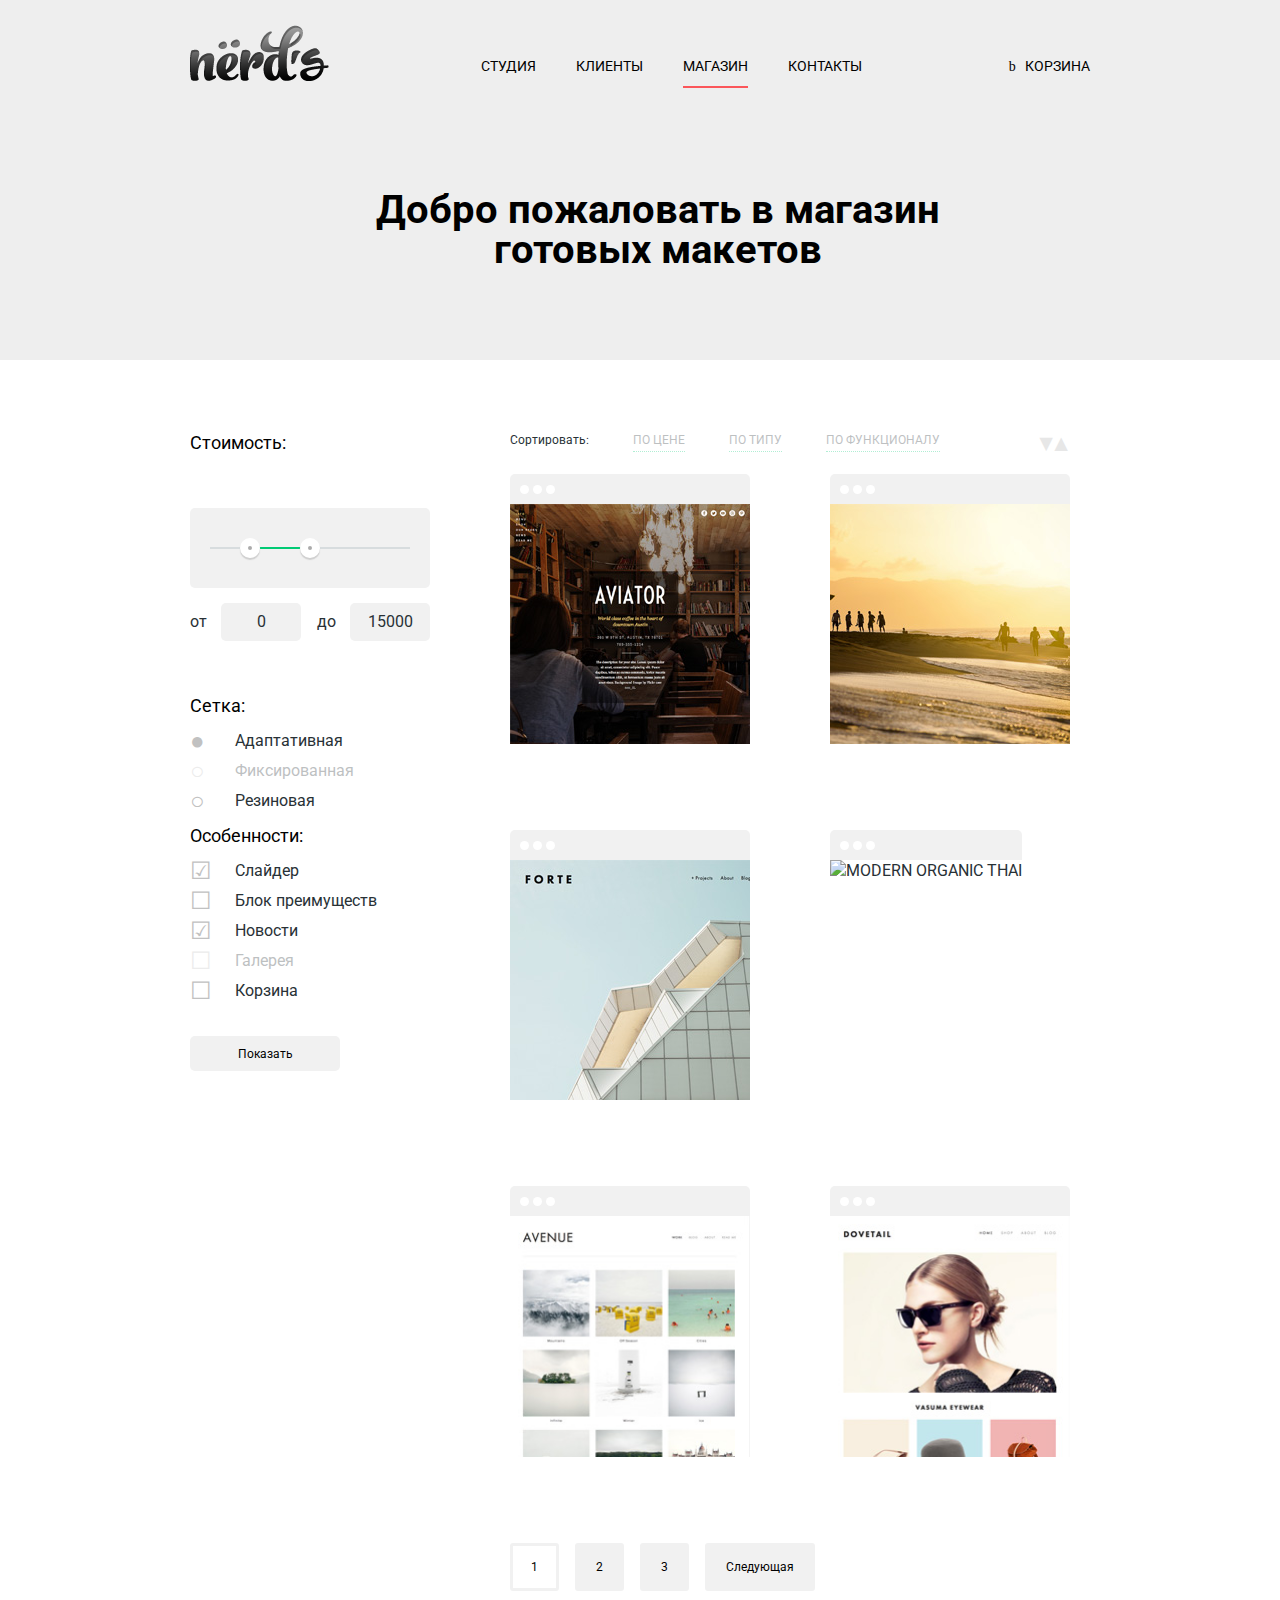
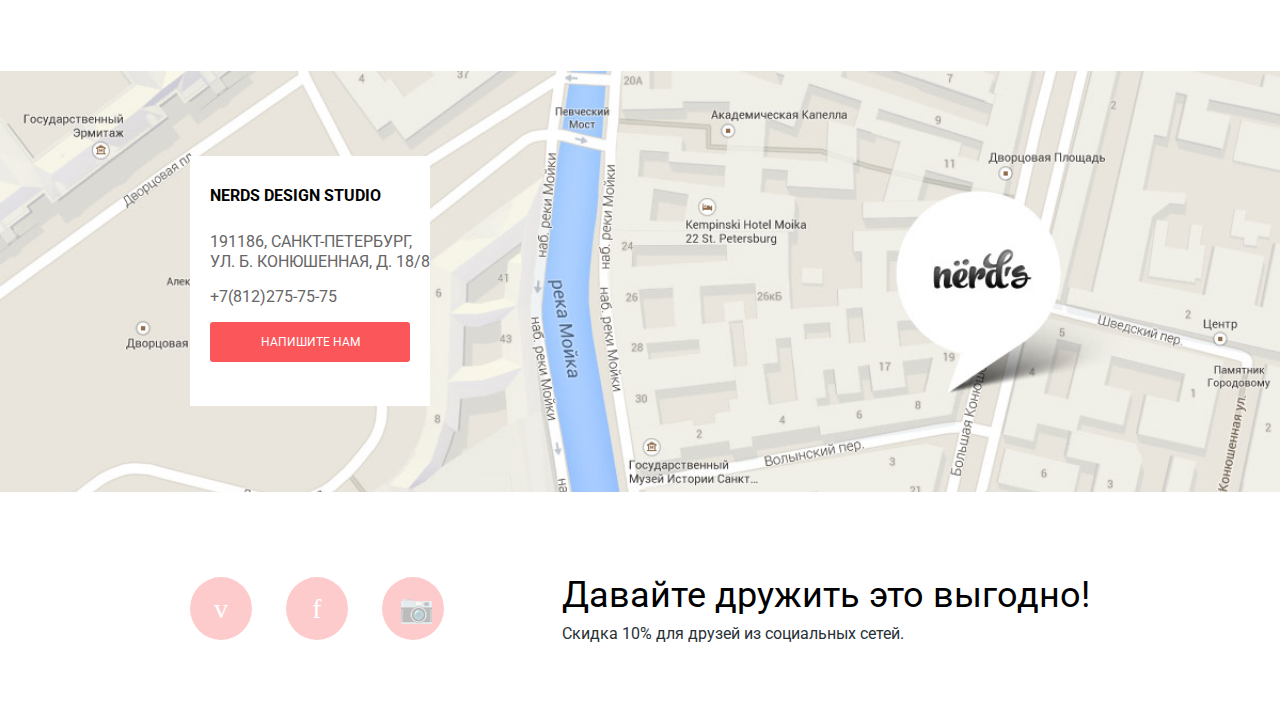
==== commit ff93cd3d: "исправления и добавления для сайта" ====
--- a/catalog.html
+++ b/catalog.html
@@ -6,15 +6,16 @@
   <title>Nerds</title>
   <link href='https://fonts.googleapis.com/css?family=Roboto:400,500,700,300&subset=latin,cyrillic' rel='stylesheet' type='text/css'>
   <link href="ccs/normalize.css" rel="stylesheet">
+  <link href="css/style.min.css">
   <link href="css/style.css" rel="stylesheet">
 </head>
 
 <body>
   <header class="menu-header">
-    <div class="conteiner">
+    <div class="container">
       <!--Навигация: Логотип - он же ссыылка на главную страницу-->
       <div class="logo">
-        <a href="index.html"><img src="img/logo-header.png" width="139px" height="56px" alt="Дизайн Студия<Nёrd's>"></a>
+        <a href="index.html"><img src="img/logo-header.png" width="139" height="56" alt="Дизайн Студия<Nёrd's>"></a>
       </div>
       <!--Навигация: Главное меню-->
       <nav class="top-navigation">
@@ -36,13 +37,13 @@
     </div>
   </header>
   <main class="catalog-main-content">
-    <div class="conteiner cf">
+    <div class="container cf">
       <!-- Фильтр: сортировка продукции -->
       <aside class="filter">
         <form action="" method="">
           <!--Ползунок стоимости-->
           <section class="price">
-            <h3>Стоимость:</h3>
+            <span>Стоимость:</span>
             <div class="range-filter">
               <div class="range-controls">
                 <div class="scale">
@@ -63,7 +64,7 @@
           </section>
           <!--Переключатель: Radio-->
           <section class="grid">
-            <h3>Сетка:</h3>
+            <span>Сетка:</span>
             <input type="radio" id="adaptive" name="grid" checked>
             <label for="adaptive">Адаптативная</label>
             <input type="radio" id="fixed" name="grid" disabled>
@@ -73,7 +74,7 @@
           </section>
           <!--Переключатель: Checkbox-->
           <section class="more-function">
-            <h3>Особенности:</h3>
+            <span>Особенности:</span>
             <input type="checkbox" id="slider" name="slider" checked>
             <label for="slider">Слайдер</label>
             <input type="checkbox" id="advantages" name="advantages">
@@ -92,7 +93,7 @@
       <article class="content-catalog">
         <!--Сортировка: кнопки для сортировки поиска продукции-->
         <section class="sort-main">
-          <h3>Сортировать:</h3>
+          <span>Сортировать:</span>
           <a href="#">
             <p class="by-price">по цене</p>
           </a>
@@ -160,7 +161,7 @@
               <i class="hole"></i>
             </div>
             <div class="item-picture">
-              <img src="img/modern organic thai.jpg" width="240" height="240" alt="MODERN ORGANIC THAI">
+              <img src="img/modern-organic-thai.jpg" width="240" height="240" alt="MODERN ORGANIC THAI">
             </div>
             <div class="item-hover">
               <h3>MARQUEE</h3>
@@ -211,9 +212,8 @@
   </main>
   <!--КАРТА-->
   <article class="map">
-
     <!-- Кнопка обратной связи  -->
-    <div class="conteiner">
+    <div class="container">
       <div class="feat-back">
         <h1>nerds design studio</h1>
         <p class="adress">191186, Санкт-петербург,
@@ -226,7 +226,7 @@
   </article>
   <!--Подвал: Социальные сети    -->
   <footer class="footer">
-    <div class="conteiner cf">
+    <div class="container cf">
       <div class="social">
         <a class="social-btn" href="https://vk.com/"><span class="icon-vk"></span>ВКонтакте</a>
         <a class="social-btn" href="https://www.facebook.com/"><span class="icon-facebook"></span>Фейсбук</a>
@@ -246,8 +246,7 @@
       <input type="text" id="name" name="name" value="" placeholder="ПРЕДСТАВЬТЕСЬ, ПОЖАЛУЙСТА">
       <input type="email" id="email" name="email" value="" placeholder="ДЛЯ ОТПРАВКИ ОТВЕТА">
       <label for="message">Текст письма:</label>
-      <textarea class="message-field" id="message" name="message" rows="5">
-      </textarea>
+      <textarea class="message-field" id="message" name="message" rows="5" placeholder="ДЛЯ ОТПРАВКИ ОТВЕТА"></textarea>
       <button class="btn form-btn" type="submit" value="Отправить">Отправить</button>
       <a class="cancel-btn"></a>
     </form>
@@ -284,7 +283,7 @@
     });
   </script>
   <script src="js/jquery.js"></script>
+  <script src="js/style.min.js"></script>
   <script src="js/script.js"></script>
 </body>
-
-</html>+</html>
--- a/css/style.min.css
+++ b/css/style.min.css
@@ -0,0 +1,214 @@
+@font-face {
+font-weight:400;font-style:normal;font-family:"symbols-nerds";src:url(../fonts/symbols-nerds/symbols-nerds.woff) format("woff"),url(../fonts/symbols-nerds/symbols-nerds.woff2) format("woff2")
+}
+[class^="icon-"]::before,[class*=" icon-"]::before{display:inline-block;width:1em;margin-right:.2em;margin-left:.2em;font-weight:400;line-height:1em;font-family:"symbols-nerds";text-align:center;text-transform:none;text-decoration:inherit;font-style:normal;font-variant:normal;speak:none}
+.icon-basket::before{content:"\62"}
+.icon-facebook::before{content:"\66"}
+.icon-twitter::before{content:"\74"}
+.icon-vk::before{content:"\76"}
+.icon-up-dir::before{content:"\25b2"}
+.icon-down-dir::before{content:"\25bc"}
+.icon-circle::before{content:"\25cb"}
+.icon-circle-dot::before{content:"\25cf"}
+.icon-check-off::before{content:"\2610"}
+.icon-check-on::before{content:"\2611"}
+.icon-instagramm::before{content:"📷"}
+.cf{content:"";display:table;clear:both}
+ul{list-style:none}
+p,ul,li{margin:0;padding:0}
+a{text-decoration:none}
+img{max-width:100%;height:auto}
+.otl{outline:2px solid red}
+body{position:relative;color:#283136;margin:0;font:medium 16px/22px "Roboto",Arial,Verdana,sans-serif}
+h2{color:#000;font:medium 36px/36px "Roboto",Arial,Verdana,sans-serif}
+h3{color:#000;font:medium 18px/30px "Roboto",Arial,Verdana,sans-serif}
+.btn{font-size:12px;line-height:18px;cursor:pointer}
+.menu-header{width:100%;background:#eee}
+.menu-header .container{display:flex;justify-content:space-between;align-items:center;padding-bottom:40px}
+.container{width:900px;margin:0 auto}
+.logo{width:150px;padding-top:25px}
+.top-navigation{}
+.top-navigation ul{padding-top:50px;font-size:0}
+.top-navigation a{display:inline-block;padding-bottom:5px;color:#000;text-transform:uppercase;font:medium 14px/30px "Roboto",Arial,Verdana,sans-serif}
+.top-navigation a:hover{color:#fb565a}
+.top-navigation a:active{color:#8f8f8f}
+.top-navigation li{display:inline-block;margin-right:40px;vertical-align:top}
+.top-navigation li:last-child{margin-right:0}
+.top-navigation .active-item{box-shadow:0 2px 0 0 #fb565a}
+.user-block{max-width:150px;padding-top:50px}
+.basket{position:relative;display:inline-block;vertical-align:top;padding-bottom:5px;color:#000;text-transform:uppercase;font:medium 14px/30px "Roboto",Arial,Verdana,sans-serif}
+.user-block a:hover{color:#fb565a}
+.user-block a:active{color:#8f8f8f}
+.welcome h2{text-align:center;padding:30px 150px 90px;margin-left:35px;margin-bottom:68px;font:medium 40px/40px "Roboto",Arial,Verdana,sans-serif}
+.header-slider{position:relative;width:880px;min-height:310px;margin:0 auto;overflow:hidden;clear:both}
+.slide{position:absolute;top:0;left:0;width:100%;min-height:310px;-webkit-transition:left .3s ease;-moz-transition:left .3s ease;transition:left .3s ease;background:no-repeat 100% 10px}
+.slider input[type="radio"]{display:none}
+.slider-controls{position:absolute;bottom:70px;left:50%;z-index:10;width:200px;margin-left:-100px;text-align:center}
+.slider-controls label{display:inline-block;width:4px;height:4px;margin:0 3px;vertical-align:top;background:#fff;border:3px solid #fff;border-radius:50%;cursor:pointer}
+.slide-text{width:500px}
+.slide-title h2{color:#000;margin:0;padding:35px 0 20px;font:medium 36px/36px "Roboto",Arial,Verdana,sans-serif}
+.slide p{color:#283136;padding-bottom:30px;font:medium 16px/22px "Roboto",Arial,Verdana,sans-serif}
+.slide .btn{display:block;width:220px;padding:12px 10px;font-weight:medium;font-size:12px;text-align:center;color:#fff;text-transform:uppercase;text-decoration:none;background:#fb565a;border-radius:3px}
+.slide .btn:hover{background:#d6494d}
+.slide .btn:active{background:#b63538}
+.slide:nth-child(1){background:url(../img/slider-img-1.png)}
+.slide:nth-child(2){background:url(../img/calc.png)}
+.slide:nth-child(3){background:url(../img/robot.png) no-repeat 100% -10px}
+#btn-1:checked ~ .slides .slide:nth-child(1){left:0}
+#btn-1:checked ~ .slides .slide:nth-child(2),#btn-1:checked ~ .slides .slide:nth-child(3){left:880px}
+#btn-2:checked ~ .slides .slide:nth-child(1){left:-880px}
+#btn-2:checked ~ .slides .slide:nth-child(2){left:0}
+#btn-2:checked ~ .slides .slide:nth-child(3){left:-880px}
+#btn-3:checked ~ .slides .slide:nth-child(1){left:-880px}
+#btn-3:checked ~ .slides .slide:nth-child(2){left:-880px}
+#btn-3:checked ~ .slides .slide:nth-child(3){left:0}
+#btn-1:checked ~ .slider-controls label[for="btn-1"],#btn-2:checked ~ .slider-controls label[for="btn-2"],#btn-3:checked ~ .slider-controls label[for="btn-3"]{background:#c1c1c1}
+.features{width:900px;margin:0 auto;padding-top:75px;padding-bottom:75px}
+.features p{color:#283136;font:medium 15px/22px "Roboto",Arial,Verdana,sans-serif}
+.features h3{color:#000;font:medium 18px/30px "Roboto",Arial,Verdana,sans-serif}
+.web{float:left;width:240px;margin-right:80px;padding-left:10px}
+.shop-now1{display:inline-block;width:130px;min-height:40px;margin-top:30px;color:#fff;border:none;border-radius:3px;background:#fb565a}
+.shop-now1:hover{background:#d6494d}
+.shop-now1:active{background:#b63538}
+.mobile{float:left;width:240px;margin-right:80px}
+.shop-now2{display:inline-block;width:130px;min-height:40px;margin-top:30px;color:#fff;border:none;border-radius:3px;background:#00ca74}
+.shop-now2:hover{background:#01a25e}
+.shop-now2:active{background:#009053}
+.present{float:left;width:240px}
+.shop-now3{display:inline-block;width:130px;min-height:40px;margin-top:30px;color:#fff;border:none;border-radius:3px;background:#efc84a}
+.shop-now3:hover{background:#d6ae2c}
+.shop-now3:active{background:#c09b24}
+.about-us{width:900px;margin:0 auto;padding:60px 10px 70px;border-bottom:3px solid #eee;border-top:3px solid #eee}
+.about-us-left{float:left;width:620px;padding-left:10px}
+.about-us-left p{display:block;color:#283136;font:medium 16px/22px "Roboto",Arial,Verdana,sans-serif}
+.about-us-left li{display:block;color:#283136;padding:5px 0;font:medium 16px/22px "Roboto",Arial,Verdana,sans-serif}
+.about-us-right{float:right;width:230px}
+.about-us-right img{margin:35px 0 20px}
+.about-us-right h3{color:#283136;font:medium 16px/22px "Roboto",Arial,Verdana,sans-serif}
+.about-us-right .sinse{display:block;color:#283136;padding:60px 0 5px 30px;padding-bottom:8px;font:medium 16px/22px "Roboto",Arial,Verdana,sans-serif}
+.about-us-right li{color:#283136;padding:5px 0;font:medium 16px/22px "Roboto",Arial,Verdana,sans-serif}
+.about-us li{position:relative;padding-left:30px}
+.about-us-left h3{color:#283136;font:medium 16px/22px "Roboto",Arial,Verdana,sans-serif}
+.about-us-right li:before{position:absolute;content:"";top:15px;right:210px;width:25px;height:2px;background:#fb565a}
+.about-us-left li:before{position:absolute;content:"";top:15px;left:-5px;width:25px;height:2px;background:#fb565a}
+.partners{position:relative;width:900px;margin:0 auto;min-height:165px;border-bottom:3px solid #eee;margin-bottom:85px}
+.partners-items-1{position:absolute;top:60px;left:50px;display:inline-block;width:300px}
+.partners-items-1 a img{opacity:.3}
+.partners-items-1 a img:hover{opacity:1}
+.partners-items-2{position:absolute;width:300px;top:50px;left:350px}
+.partners-items-2 a img{opacity:.3}
+.partners-items-2 a img:hover{opacity:1}
+.partners-items-3{position:absolute;width:250px;top:45px;left:650px}
+.partners-items-3 a img{opacity:.3}
+.partners-items-3 a img:hover{opacity:1}
+.catalog-main-content{width:100%;margin:0 auto}
+.section-catalog{width:900px;margin:0 auto}
+.filter{width:240px;float:left}
+.price span{color:#000;font:medium 18px/30px "Roboto",Arial,Verdana,sans-serif}
+.range-filter{width:240px;margin:50px auto}
+.range-controls{position:relative;height:41px;padding-top:39px;padding-right:20px;padding-left:20px;margin-bottom:15px;border-radius:5px;background:#f1f1f1}
+.range-controls .scale{height:2px;background:#d7dcde}
+.range-controls .bar{width:70%;height:2px;background:#00ca74}
+.range-controls .toggle{position:absolute;top:30px;left:0;width:4px;height:4px;cursor:pointer;border:8px solid #fff;border-radius:50%;background:#ababab;box-shadow:0 2px 1px 0 #cfcfcf}
+.range-controls .toggle-min{left:50px}
+.range-controls .toggle-max{left:110px}
+.price-controls{font-size:0}
+.price-controls label{font-size:16px;display:inline-block;width:50%}
+.max-price{text-align:right}
+.price-controls input{width:60px;margin-left:10px;padding:8px 10px;text-align:center;color:#283136;border:none;border-radius:5px;outline:none;background:#f1f1f1;font:medium 16px/22px "Roboto",Arial,Verdana,sans-serif}
+.grid span{color:#000;font:medium 18px/30px "Roboto",Arial,Verdana,sans-serif}
+input[type="radio"]{display:none}
+input[type="radio"]+label{display:block;margin:10px 0;font-size:16px;line-height:20px;padding-left:45px;font-weight:medium;color:#283136;position:relative;cursor:pointer}
+input[type="radio"]+label:hover{color:#000}
+input[type="radio"]:disabled+label{opacity:.3}
+input[type="radio"]+label::before{content:"\25cb";position:absolute;top:0;left:0;width:10px;height:10px;color:#c1c1c1;font:24px "symbols-nerds"}
+input[type="radio"]:hover+label::before{color:#b5b5b5}
+input[type="radio"]:checked+label::before{content:"\25cf"}
+.more-function span{color:#000;font:medium 18px/30px "Roboto",Arial,Verdana,sans-serif}
+input[type="checkbox"]{display:none}
+input[type="checkbox"]+label{display:block;margin:10px 0;line-height:20px;padding-left:45px;position:relative;font-size:16px;line-height:20px;font-weight:medium;cursor:pointer}
+input[type="checkbox"]:disabled+label{opacity:.3}
+input[type="checkbox"]+label:hover{color:#000}
+input[type="checkbox"]+label::before{content:"\2610";position:absolute;top:0;left:0;width:10px;height:10px;color:#c1c1c1;font:24px "symbols-nerds"}
+input[type="checkbox"]:hover+label::before{color:#b5b5b5}
+input[type="checkbox"]:checked+label::before{content:"\2611"}
+.btn-show{width:150px;height:35px;border-radius:5px;color:#000;border:none;margin-top:25px;cursor:pointer;font:medium 12px/18px "Roboto",Arial,Verdana,sans-serif;background:#f1f1f1}
+.btn-show:hover{background:#e5e5e5}
+.btn-show:active{background:#d5d5d5}
+.content-catalog{width:580px;float:right}
+.sort-main{position:relative}
+.sort-main span{display:inline-block;margin-right:40px;font-weight:medium;color:#283136;font:18px 12px "Roboto",Arial,Verdana,sans-serif}
+.sort-main a{display:inline-block;margin-right:40px;font-weight:medium;color:#283136;opacity:.3;border-bottom:1px dotted #00ca74;text-transform:uppercase;font:18px 12px "Roboto",Arial,Verdana,sans-serif}
+.sort-main a:hover{opacity:1;border-bottom:1px solid #00ca74}
+.sort-main a:active{opacity:1;border-bottom:none}
+.btn-descending span{position:absolute;top:4px;right:5px;display:inline-block;font-size:23px;color:#000;opacity:.3;width:15px;height:15px}
+.btn-descending span:hover{opacity:1}
+.btn-descending span:active{opacity:1;color:#00ca74}
+.btn-ascending span{position:absolute;top:4px;right:-10px;display:inline-block;font-size:23px;color:#000;opacity:.3;width:15px;height:15px}
+.btn-ascending span:hover{opacity:1}
+.btn-ascending span:active{opacity:1;color:color: #00ca74}
+.catalog-item{position:relative;float:left;margin-right:80px;margin-bottom:80px;cursor:pointer}
+.catalog-item:nth-child(2n){margin-right:0}
+.catalog-item:hover .roof{background:#797979}
+.roof{padding:4px 0 4px 10px;background:#f1f1f1;border-radius:5px 5px 0 0}
+.hole{display:inline-block;width:9px;height:9px;border-radius:50%;background:#fff}
+.item-hover{position:absolute;left:20px;top:50px;width:200px;height:200px;opacity:0;background:#fff}
+.catalog-item:hover .item-hover{opacity:1}
+.item-hover h3{padding:10px;margin:20px 0 5px 50px;color:#000;text-transform:uppercase;font:18px/30px "Roboto",Arial,Verdana,sans-serif}
+.item-hover p{display:inline-block;width:160px;height:40px;padding:5px;margin-left:30px;color:#283136;font:medium 14px/18px "Roboto",Arial,Verdana,sans-serif}
+.buy{margin:20px 15px 15px 30px;display:inline-block;width:140px;min-height:40px;color:#fff;border:none;border-radius:3px;cursor:pointer;background:#fb565a}
+.buy:hover{background:#d6494d}
+.buy:active{background:#b63538}
+.btn-pg{display:inline-block;vertical-align:top;text-align:center;text-decoration:none;border:3px solid #f1f1f1;color:#000;margin-bottom:80px;margin-right:16px;padding:12px 18px;border-radius:3px;font:medium 12px/18px "Roboto",Arial,Verdana,sans-serif;background:#f1f1f1}
+.btn-pg:hover{background:#e5e5e5}
+.btn-pg:active{background:#d5d5d5}
+.btn-pg-active{background:#fff}
+.map{width:100%;background:url(../img/map.jpg) cover no-repeat;min-height:415px;margin-bottom:10px;background-size:auto}
+.map .container{position:relative}
+.feat-back{position:absolute;left:0;top:85px;width:240px;min-height:250px;background:#fff}
+.feat-back h1{padding:14px 0 5px 20px;color:#000;text-transform:uppercase;font:medium 16px/30px "Roboto",Arial,Verdana,sans-serif}
+.adress{padding:5px 0 10px 20px;display:inline-block;color:#666;text-transform:uppercase;font:16px/20px "Roboto",Arial,Verdana,sans-serif}
+.phone{padding:5px 0 15px 20px;display:inline-block;color:#666;text-transform:uppercase;font:16px/20px "Roboto",Arial,Verdana,sans-serif}
+.send-us{margin:0 20px 15px;display:inline-block;width:200px;min-height:40px;color:#fff;border:none;border-radius:3px;text-align:center;vertical-align:top;text-decoration:none;text-transform:uppercase;cursor:pointer;font:medium 12px/40px "Roboto",Arial,Verdana,sans-serif;background:#fb565a}
+.send-us:hover{background:#d6494d}
+.send-us:active{background:#b63538}
+.footer{padding:75px 0}
+.footer .container{display:flex;justify-content:space-between}
+.info p{color:#283136;font:medium 16px/22px "Roboto",Arial,Verdana,sans-serif}
+.info .add-friends{padding-bottom:10px;color:#000;font:medium 36px/36px "Roboto",Arial,Verdana,sans-serif}
+.social-btn{display:inline-block;position:relative;text-align:center;width:62px;height:63px;font-size:0;border-radius:50%;vertical-align:top;margin-right:30px;color:#fff;opacity:.3;background:#fb565a}
+.social-btn span{font-size:28px;line-height:63px;color:#fff;text-align:center}
+.social a:hover{opacity:1;background:#d6494d}
+.block-form{display:none;width:630px}
+@-webkit-keyframes login-open {
+0%{-webkit-transform:translateY(-2000px)}
+70%{-webkit-transform:translateY(30px)}
+90%{-webkit-transform:translateY(-10px)}
+100%{-webkit-transform:translateY(0)}
+}
+@keyframes login-open {
+0%{transform:translateY(-2000px)}
+70%{transform:translateY(30px)}
+90%{transform:translateY(-10px)}
+100%{transform:translateY(0)}
+}
+.block-form-show{display:block;position:fixed;top:90px;left:calc(50%-315px);-webkit-animation:login-open .4s;animation:login-open .4s}
+.feed-back-form{position:relative;font-size:0;padding:70px 90px 50px 80px;box-shadow:0 20px 40px 0 rgba(0,1,1,.75);background:#fff}
+.feed-back-form input[type="text"],.feed-back-form input[type="email"],.feed-back-form textarea{text-transform:uppercase;color:#000;border:2px solid #d7dcde;border-radius:3px;resize:none;font:medium 12px/18px "Roboto",sans-serif}
+.feed-back-form input[type="text"]:hover,.feed-back-form input[type="email"]:hover,.feed-back-form textarea:hover{border:2px solid #a2a9ac}
+.feed-back-form input[type="text"]:focus,.feed-back-form input[type="email"]:focus,.feed-back-form textarea:focus{border:2px solid #56bffb}
+.feed-back-form input[type="text"],.feed-back-form input[type="email"]{display:inline-block;width:209px;height:37px;padding-left:10px;margin-right:22px;margin-bottom:20px}
+.feed-back-form input[type="email"]{margin-right:0}
+.feed-back-form label{display:inline-block;width:224px;margin-right:20px;font:medium 16px/18px "Roboto",sans-serif}
+.feed-back-form label:nth-child(1){}
+.feed-back-form label:nth-child(2){margin-right:0}
+.message-field{width:460px;margin-bottom:50px}
+.form-btn{text-align:center;width:100%;height:38px;color:#fff;border:none;border-radius:3px;text-transform:uppercase;cursor:pointer;background:#fb565a}
+.form-btn:hover{background:#d6494d}
+.form-btn:active{background:#b63538}
+.cancel-btn{position:absolute;display:inline-block;vertical-align:top;text-align:center;top:6px;right:6px;border:1px solid #fb565a;width:40px;height:40px;border-radius:50%;cursor:pointer;background:url(../img/cancel-btn.png) no-repeat center #fb565a}
+.cancel-btn:hover{background:#d6494d}
+.cancel-btn:active{background:#b63538}
+::-webkit-input-placeholder{color:#000}
+::-moz-placeholder{color:#000}
+:-ms-input-placeholder{color:#000}--- a/css/style.css
+++ b/css/style.css
@@ -74,7 +74,6 @@
   content: "\2611";
 }
 
-
 .icon-instagramm::before {/* "\1f4f7" */
   content: "📷";
 }
@@ -111,27 +110,27 @@
 
 body {
   position: relative;
-  font-family: 'Roboto', Arial, Verdana, sans-serif;
+  font-family: "Roboto", Arial, Verdana, sans-serif;
   font-size: 16px;
   line-height: 22px;
-  font-weight: 400;
+  font-weight: medium;
   color: #283136;
   margin: 0;
 }
 
 h2 {
-  font-family: 'Roboto', Arial, Verdana, sans-serif;
+  font-family: "Roboto", Arial, Verdana, sans-serif;
   font-size: 36px;
   line-height: 36px;
-  font-weight: 400;
+  font-weight: medium;
   color: #000000;
 }
 
 h3 {
-  font-family: 'Roboto', Arial, Verdana, sans-serif;
+  font-family: "Roboto", Arial, Verdana, sans-serif;
   font-size: 18px;
   line-height: 30px;
-  font-weight: 400;
+  font-weight: medium;
   color: #000000;
 }
 
@@ -152,17 +151,17 @@
   background-color: #eeeeee;
 }
 
-.menu-header .conteiner {
+.menu-header .container {
   display: flex;
   justify-content: space-between;
   align-items: center;
-  padding-bottom: 50px;
+  padding-bottom: 40px;
 }
 
 
 /*центровщик*/
 
-.conteiner {
+.container {
   width: 900px;
   margin: 0 auto;
 }
@@ -192,9 +191,9 @@
   padding-bottom: 5px;
   color: #000000;
   font-size: 14px;
-  line-height: 18px;
-  font-weight: 500;
-  font-family: 'Roboto', Arial, Verdana, sans-serif;
+  line-height: 30px;
+  font-weight: medium;
+  font-family: "Roboto", Arial, Verdana, sans-serif;
   text-transform: uppercase;
 }
 
@@ -236,8 +235,8 @@
   color: #000000;
   font-size: 14px;
   line-height: 30px;
-  font-weight: 500;
-  font-family: 'Roboto', Arial, Verdana, sans-serif;
+  font-weight: medium;
+  font-family: "Roboto", Arial, Verdana, sans-serif;
   text-transform: uppercase;
 }
 
@@ -254,12 +253,13 @@
 
 .welcome h2 {
   text-align: center;
-  padding: 10px 150px 80px 150px;
+  padding: 30px 150px 90px 150px;
   margin-left: 35px;
-  font-family: 'Roboto', Arial, Verdana, sans-serif;
-  font-size: 36px;
-  line-height: 36px;
-  font-weight: 100;
+  margin-bottom: 68px;
+  font-family: "Roboto", Arial, Verdana, sans-serif;
+  font-size: 40px;
+  line-height: 40px;
+  font-weight: medium;
 }
 
 
@@ -268,11 +268,9 @@
 .header-slider {
   position: relative;
   width: 880px;
-  /* min-height: 310px; */
   min-height: 310px;
   margin: 0 auto;
   overflow: hidden;
-  /* padding-top: 30px; */
   clear: both;
 }
 
@@ -323,15 +321,20 @@
 }
 
 .slide-title h2 {
-  font-weight: 500;
+  font-family: "Roboto", Arial, Verdana, sans-serif;
   font-size: 36px;
+  line-height: 36px;
+  font-weight: medium;
+  color: #000;
   margin: 0;
   padding: 35px 0 20px;
 }
 
 .slide p {
-  font-weight: 500;
+  font-family: "Roboto", Arial, Verdana, sans-serif;
+  font-size: 16px;
   line-height: 22px;
+  font-weight: medium;
   color: #283136;
   padding-bottom: 30px;
 }
@@ -341,7 +344,7 @@
   width: 220px;
 /*  margin-top: 55px;*/
   padding: 12px 10px;
-  font-weight: 300;
+  font-weight: medium;
   font-size: 12px;
   text-align: center;
   color: #ffffff;
@@ -417,16 +420,24 @@
 .features {
   width: 900px;
   margin: 0 auto;
-  padding-top: 80px;
-  padding-bottom: 80px;
+  padding-top: 75px;
+  padding-bottom: 75px;
 }
 
 .features p {
-  font-family: 'Roboto', Arial, Verdana, sans-serif;
+  font-family: "Roboto", Arial, Verdana, sans-serif;
   font-size: 15px;
   line-height: 22px;
-  font-weight: 300;
+  font-weight: medium;
   color: #283136;
+}
+
+.features h3 {
+  font-family: "Roboto", Arial, Verdana, sans-serif;
+  font-size: 18px;
+  line-height: 30px;
+  font-weight: medium;
+  color: #000;
 }
 
 
@@ -538,19 +549,19 @@
 
 .about-us-left p {
   display: block;
-  font-family: 'Roboto', Arial, Verdana, sans-serif;
+  font-family: "Roboto", Arial, Verdana, sans-serif;
   font-size: 16px;
   line-height: 22px;
-  font-weight: 500;
+  font-weight: medium;
   color: #283136;
 }
 
 .about-us-left li {
   display: block;
-  font-family: 'Roboto', Arial, Verdana, sans-serif;
+  font-family: "Roboto", Arial, Verdana, sans-serif;
   font-size: 16px;
   line-height: 22px;
-  font-weight: 500;
+  font-weight: medium;
   color: #283136;
   padding: 5px 0 5px 0;
 }
@@ -564,26 +575,33 @@
 }
 
 .about-us-right img {
-  /*  margin-bottom: 70px;*/
   margin: 35px 0 20px 0;
+}
+
+.about-us-right h3 {
+  font-family: "Roboto", Arial, Verdana, sans-serif;
+  font-size: 16px;
+  line-height: 22px;
+  font-weight: medium;;
+  color: #283136;
 }
 
 .about-us-right .sinse {
   display: block;
-  font-family: 'Roboto', Arial, Verdana, sans-serif;
+  font-family: "Roboto", Arial, Verdana, sans-serif;
   font-size: 16px;
   line-height: 22px;
-  font-weight: 500;
+  font-weight: medium;;
   color: #283136;
   padding: 60px 0 5px 30px;
   padding-bottom: 8px;
 }
 
 .about-us-right li {
-  font-family: 'Roboto', Arial, Verdana, sans-serif;
+  font-family: "Roboto", Arial, Verdana, sans-serif;
   font-size: 16px;
   line-height: 22px;
-  font-weight: 500;
+  font-weight: medium;
   color: #283136;
   padding: 5px 0 5px 0;
 }
@@ -592,6 +610,15 @@
   position: relative;
   padding-left: 30px;
 }
+
+.about-us-left h3 {
+  font-family: "Roboto", Arial, Verdana, sans-serif;
+  font-size: 16px;
+  line-height: 22px;
+  font-weight: medium;;
+  color: #283136;
+}
+
 
 .about-us-right li:before {
   position: absolute;
@@ -693,6 +720,14 @@
 
 
 /*Ползунок стоимости*/
+
+.price span {
+  font-size: 18px;
+  line-height: 30px;
+  font-weight: medium;
+  font-family: "Roboto", Arial, Verdana, sans-serif;
+  color: #000;
+}
 
 .range-filter {
   width: 240px;
@@ -758,9 +793,10 @@
 }
 
 .price-controls input {
-  font-family: 'Roboto', Arial, Verdana, sans-serif;
+  font-family: "Roboto", Arial, Verdana, sans-serif;
   font-size: 16px;
   line-height: 22px;
+  font-weight: medium;
   width: 60px;
   margin-left: 10px;
   padding: 8px 10px;
@@ -775,6 +811,16 @@
 
 /*Переключатель: Radio*/
 
+
+.grid span {
+  font-size: 18px;
+  line-height: 30px;
+  font-weight: medium;
+  font-family: "Roboto", Arial, Verdana, sans-serif;
+  color: #000;
+}
+
+
 input[type="radio"] {
   display: none;
 }
@@ -782,9 +828,10 @@
 input[type="radio"] + label {
   display: block;
   margin: 10px 0;
+  font-size: 16px;
   line-height: 20px;
   padding-left: 45px;
-  font-weight: 600;
+  font-weight: medium;
   color: #283136;
   position: relative;
   cursor: pointer;
@@ -821,6 +868,14 @@
 
 /*Переключатель: Checkbox*/
 
+.more-function span {
+  font-size: 18px;
+  line-height: 30px;
+  font-weight: medium;
+  font-family: "Roboto", Arial, Verdana, sans-serif;
+  color: #000;
+}
+
 input[type="checkbox"] {
   display: none;
 }
@@ -831,7 +886,9 @@
   line-height: 20px;
   padding-left: 45px;
   position: relative;
-  font-weight: 600;
+  font-size: 16px;
+  line-height: 20px;
+  font-weight: medium;
   cursor: pointer;
 }
 
@@ -871,9 +928,10 @@
   height: 35px;
   background-color: #f1f1f1;
   border-radius: 5px;
-  font-size: 14px;
-  font-weight: 500;
-  font-family: 'Roboto', Arial, Verdana, sans-serif;
+  font-size: 12px;
+  line-height: 18px;
+  font-weight: medium;
+  font-family: "Roboto", Arial, Verdana, sans-serif;
   color: #000000;
   border: none;
   margin-top: 25px;
@@ -903,13 +961,13 @@
   position: relative;
 }
 
-.sort-main h3 {
+.sort-main span {
   display: inline-block;
   margin-right: 40px;
   font-size: 12px;
   font-weight: 18px;
-  font-family: 'Roboto', Arial, Verdana, sans-serif;
-  font-weight: 500;
+  font-family: "Roboto", Arial, Verdana, sans-serif;
+  font-weight: medium;
   color: #283136;
 }
 
@@ -918,14 +976,16 @@
   margin-right: 40px;
   font-size: 12px;
   font-weight: 18px;
-  font-family: 'Roboto', Arial, Verdana, sans-serif;
-  font-weight: 500;
+  font-family: "Roboto", Arial, Verdana, sans-serif;
+  font-weight: medium;
   color: #283136;
   opacity: 0.3;
   border-bottom: 1px dotted #00ca74;
   text-transform: uppercase;
 }
 
+
+
 .sort-main a:hover {
   opacity: 1;
   border-bottom: 1px solid #00ca74;
@@ -938,14 +998,14 @@
 
 .btn-descending span {
   position: absolute;
-  top: 23px;
-  right: 45px;
-  display: inline-block;
-  font-size: 20px;
+  top: 4px;
+  right: 5px;
+  display: inline-block;
+  font-size: 23px;
   color: black;
   opacity: 0.3;
-  width: 8px;
-  height: 8px;
+  width: 15px;
+  height: 15px;
 }
 
 .btn-descending span:hover {
@@ -959,14 +1019,14 @@
 
 .btn-ascending span {
   position: absolute;
-  top: 23px;
-  right: 25px;
-  display: inline-block;
-  font-size: 20px;
+  top: 4px;
+  right: -10px;
+  display: inline-block;
+  font-size: 23px;
   color: black;
   opacity: 0.3;
-  width: 8px;
-  height: 8px;
+  width: 15px;
+  height: 15px;
 }
 
 .btn-ascending span:hover {
@@ -1034,7 +1094,7 @@
   margin: 20px 0 5px 50px;
   font-size: 18px;
   line-height: 30px;
-  font-family: 'Roboto', Arial, Verdana, sans-serif;
+  font-family: "Roboto", Arial, Verdana, sans-serif;
   color: #000000;
   text-transform: uppercase;
 }
@@ -1047,8 +1107,9 @@
   margin-left: 30px;
   font-size: 14px;
   line-height: 18px;
-  font-family: 'Roboto', Arial, Verdana, sans-serif;
-  color: #000000;
+  font-weight: medium;
+  font-family: "Roboto", Arial, Verdana, sans-serif;
+  color: #283136;
 }
 
 
@@ -1085,14 +1146,14 @@
   border: 3px solid #f1f1f1;
   background-color: #f1f1f1;
   color: #000;
-  margin-bottom: 40px;
+  margin-bottom: 80px;
   margin-right: 16px;
-  padding: 15px 15px;
+  padding: 12px 18px;
   border-radius: 3px;
-  font-family: 'Roboto', Arial, Verdana, sans-serif;
-  font-size: 16px;
-  line-height: 12px;
-  font-weight: 500;
+  font-family: "Roboto", Arial, Verdana, sans-serif;
+  font-size: 12px;
+  line-height: 18px;
+  font-weight: medium;
 }
 
 .btn-pg:hover {
@@ -1118,7 +1179,7 @@
   background-size: cover;
 }
 
-.map .conteiner {
+.map .container {
   position: relative;
 }
 
@@ -1135,20 +1196,21 @@
 }
 
 .feat-back h1 {
-  padding: 25px 0 5px 20px;
+  padding: 14px 0 5px 20px;
   font-size: 16px;
   line-height: 30px;
-  font-family: 'Roboto', Arial, Verdana, sans-serif;
+  font-family: "Roboto", Arial, Verdana, sans-serif;
+  font-weight: medium;
   color: #000000;
   text-transform: uppercase;
 }
 
 .adress {
-  padding: 5px 0 15px 20px;
-  display: inline-block;
-  font-size: 14px;
+  padding: 5px 0 10px 20px;
+  display: inline-block;
+  font-size: 16px;
   line-height: 20px;
-  font-family: 'Roboto', Arial, Verdana, sans-serif;
+  font-family: "Roboto", Arial, Verdana, sans-serif;
   color: #666;
   text-transform: uppercase;
 }
@@ -1156,9 +1218,9 @@
 .phone {
   padding: 5px 0 15px 20px;
   display: inline-block;
-  font-size: 14px;
+  font-size: 16px;
   line-height: 20px;
-  font-family: 'Roboto', Arial, Verdana, sans-serif;
+  font-family: "Roboto", Arial, Verdana, sans-serif;
   color: #666;
   text-transform: uppercase;
 }
@@ -1177,8 +1239,8 @@
   border-radius: 3px;
   font-size: 12px;
   line-height: 40px;
-  font-weight: 500;
-  font-family: 'Roboto', Arial, Verdana, sans-serif;
+  font-weight: medium;
+  font-family: "Roboto", Arial, Verdana, sans-serif;
   text-align: center;
   vertical-align: top;
   text-decoration: none;
@@ -1201,7 +1263,7 @@
   padding: 75px 0;
 }
 
-.footer .conteiner {
+.footer .container {
   display: flex;
   justify-content: space-between;
 }
@@ -1209,15 +1271,17 @@
 .info p {
   font-size: 16px;
   line-height: 22px;
-  font-family: 'Roboto', Arial, Verdana, sans-serif;
-  color: #000;
+  font-weight: medium;
+  font-family: "Roboto", Arial, Verdana, sans-serif;
+  color: #283136;
 }
 
 .info .add-friends {
   padding-bottom: 10px;
   font-size: 36px;
   line-height: 36px;
-  font-family: 'Roboto', Arial, Verdana, sans-serif;
+  font-weight: medium;
+  font-family: "Roboto", Arial, Verdana, sans-serif;
   color: #000;
 }
 
@@ -1306,7 +1370,7 @@
 .feed-back-form input[type="text"],
 .feed-back-form input[type="email"],
 .feed-back-form textarea {
-  font-weight: 500;
+  font-weight: medium;
   font-family: "Roboto", sans-serif;
   text-transform: uppercase;
   font-size: 12px;
@@ -1347,7 +1411,7 @@
   font-family: "Roboto", sans-serif;
   font-size: 16px;
   line-height: 18px;
-  font-weight: 500;
+  font-weight: medium;
   display: inline-block;
   width: 224px;
   /*  outline: 1px solid green;*/
@@ -1361,6 +1425,7 @@
 }
 
 .message-field {
+  padding-left: 10px;
   width: 460px;
   margin-bottom: 50px;
 }
@@ -1398,7 +1463,7 @@
   background-color: #fb565a;
   border-radius: 50%;
   cursor: pointer;
-  background-image: url("../img/Cross%20(16x16)%20copy.png");
+  background-image: url("../img/cancel-btn.png");
   background-repeat: no-repeat;
   background-position: center;
 }
@@ -1451,4 +1516,4 @@
 .modal-error {
   animation: shake 0.6s;
 }
-*/+*/
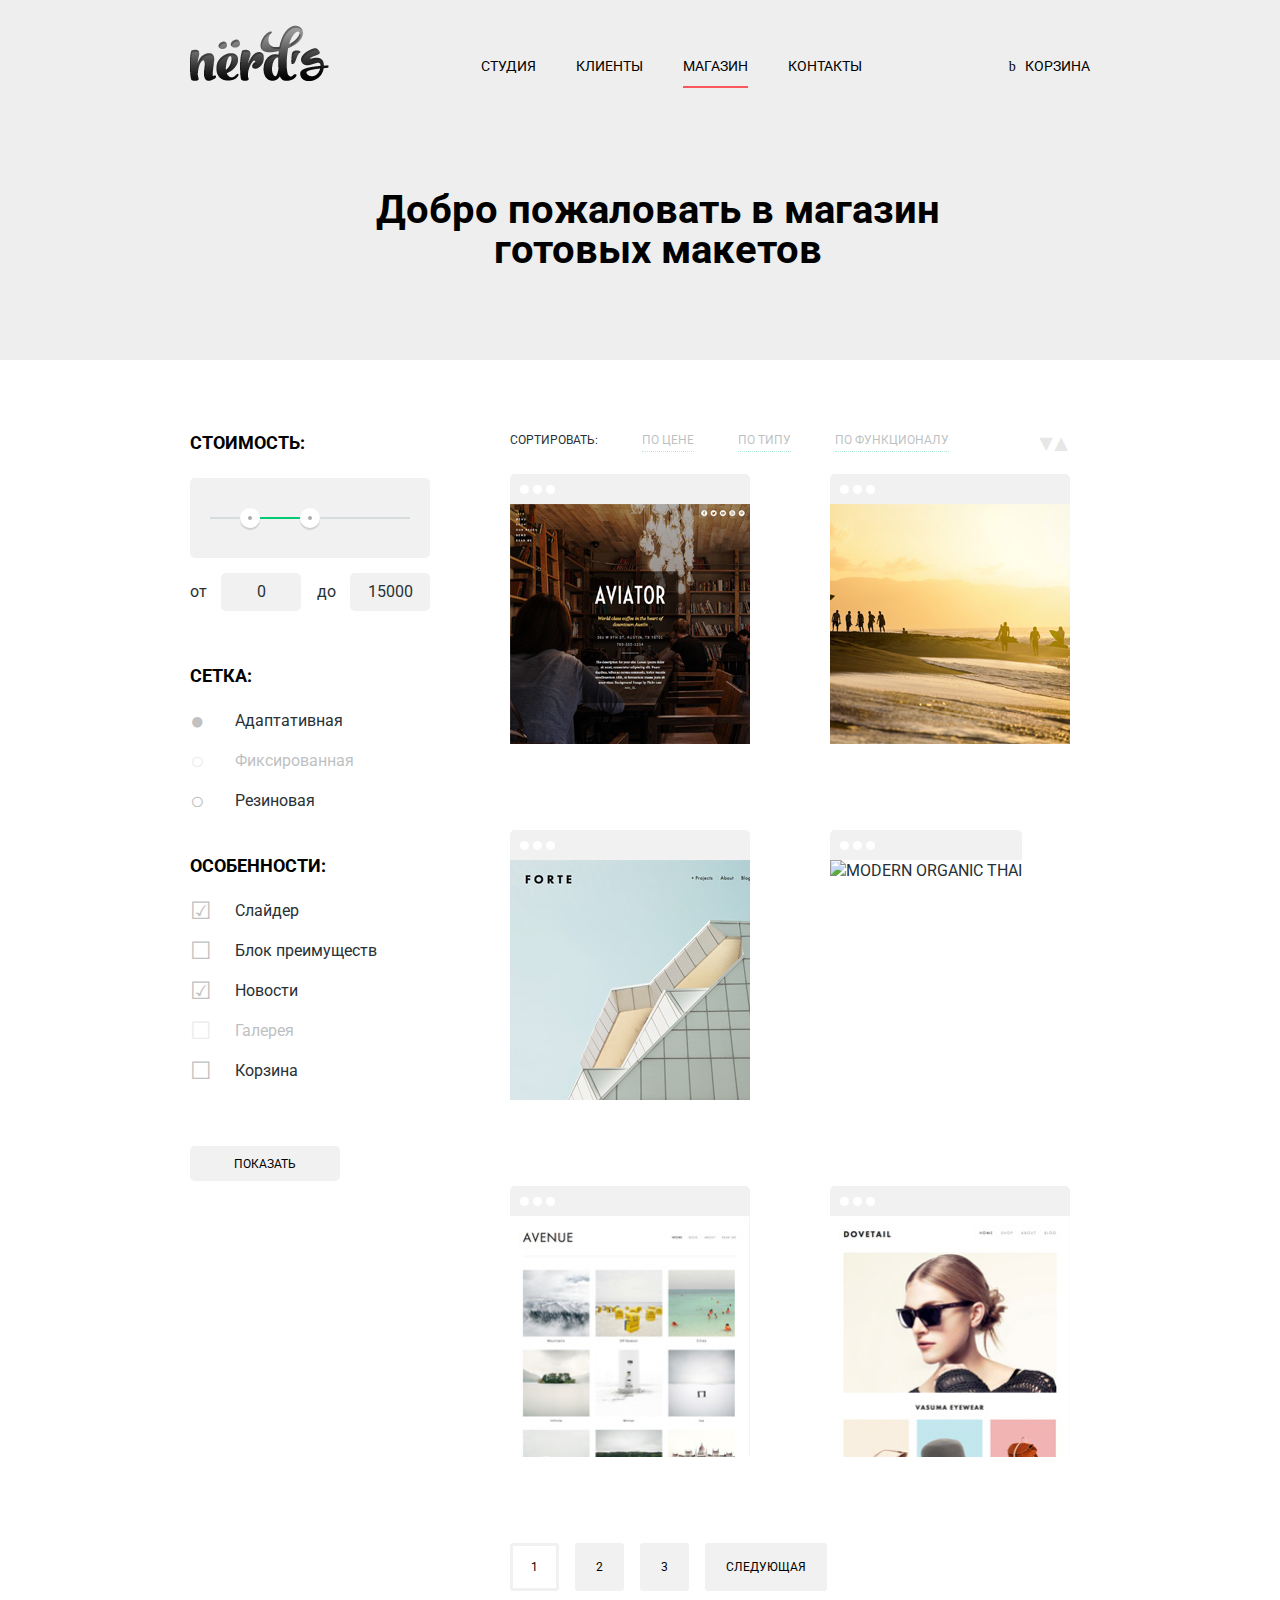
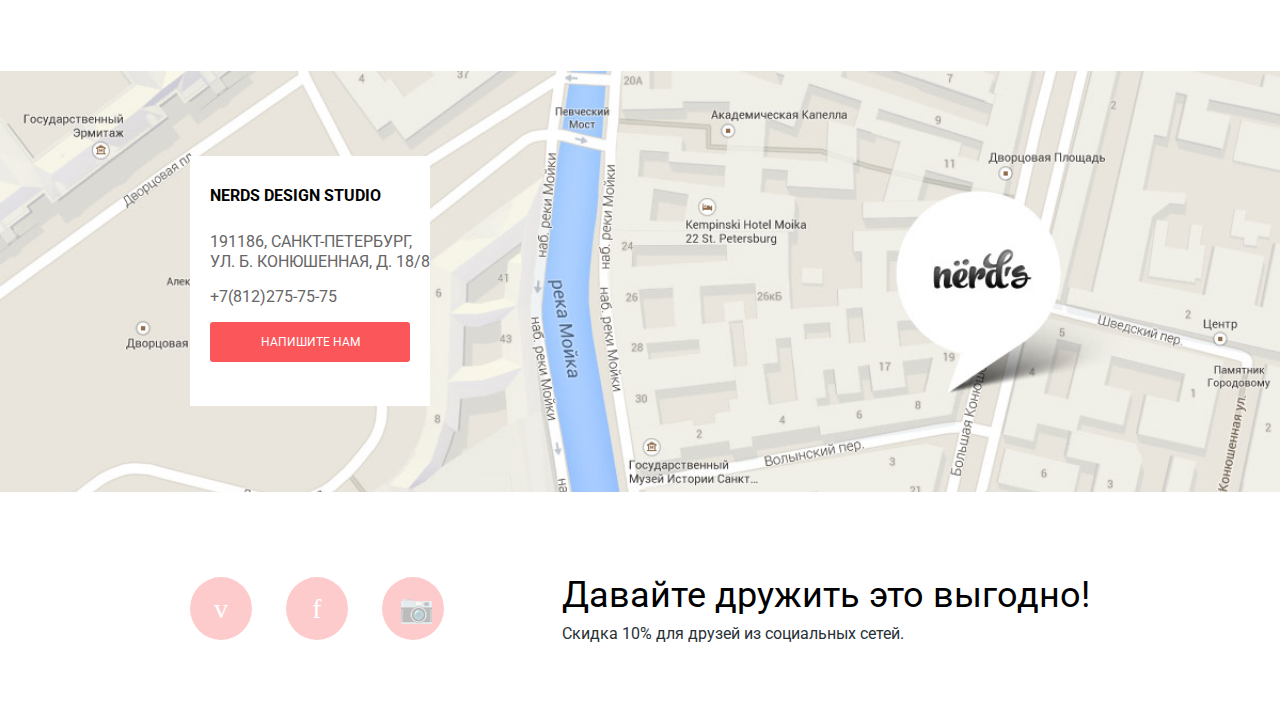
==== commit 80e110f6: "финальная доработка проекта" ====
--- a/catalog.html
+++ b/catalog.html
@@ -1,13 +1,11 @@
 <!DOCTYPE html>
 <html lang="ru">
-
 <head>
   <meta charset="utf-8">
   <title>Nerds</title>
   <link href='https://fonts.googleapis.com/css?family=Roboto:400,500,700,300&subset=latin,cyrillic' rel='stylesheet' type='text/css'>
   <link href="ccs/normalize.css" rel="stylesheet">
-  <link href="css/style.min.css">
-  <link href="css/style.css" rel="stylesheet">
+  <link href="css/style.min.css" rel="stylesheet">
 </head>
 
 <body>
@@ -43,7 +41,7 @@
         <form action="" method="">
           <!--Ползунок стоимости-->
           <section class="price">
-            <span>Стоимость:</span>
+            <h3>Стоимость:</h3>
             <div class="range-filter">
               <div class="range-controls">
                 <div class="scale">
@@ -64,7 +62,7 @@
           </section>
           <!--Переключатель: Radio-->
           <section class="grid">
-            <span>Сетка:</span>
+            <h3>Сетка:</h3>
             <input type="radio" id="adaptive" name="grid" checked>
             <label for="adaptive">Адаптативная</label>
             <input type="radio" id="fixed" name="grid" disabled>
@@ -74,7 +72,7 @@
           </section>
           <!--Переключатель: Checkbox-->
           <section class="more-function">
-            <span>Особенности:</span>
+            <h3>Особенности:</h3>
             <input type="checkbox" id="slider" name="slider" checked>
             <label for="slider">Слайдер</label>
             <input type="checkbox" id="advantages" name="advantages">
@@ -202,10 +200,10 @@
         </article>
         <!--Кнопки переключения страниц магазина-->
         <section class="pagenator cf">
-          <a href="#" class="btn-pg btn-pg-active btn">1</a>
-          <a href="#" class="btn-pg btn">2</a>
-          <a href="#" class="btn-pg btn">3</a>
-          <a href="#" class="btn-pg btn">Следующая</a>
+          <a href="#" class="btn-pg btn-pg-active">1</a>
+          <a href="#" class="btn-pg">2</a>
+          <a href="#" class="btn-pg">3</a>
+          <a href="#" class="btn-pg">Следующая</a>
         </section>
       </article>
     </div>
@@ -246,44 +244,12 @@
       <input type="text" id="name" name="name" value="" placeholder="ПРЕДСТАВЬТЕСЬ, ПОЖАЛУЙСТА">
       <input type="email" id="email" name="email" value="" placeholder="ДЛЯ ОТПРАВКИ ОТВЕТА">
       <label for="message">Текст письма:</label>
-      <textarea class="message-field" id="message" name="message" rows="5" placeholder="ДЛЯ ОТПРАВКИ ОТВЕТА"></textarea>
+      <textarea class="message-field" id="message" name="message" rows="5" placeholder="В СВОБОДНОЙ ФОРМЕ"></textarea>
       <button class="btn form-btn" type="submit" value="Отправить">Отправить</button>
       <a class="cancel-btn"></a>
     </form>
   </section>
-  <!--JS для формы обратной связи    -->
-  <script>
-    var link = document.querySelector(".send-us");
-    var popup = document.querySelector(".block-form");
-    var close = popup.querySelector(".cancel-btn");
-    var name = popup.querySelector("#name");
-    var form = popup.querySelector("form");
-
-    link.addEventListener("click", function (event) {
-      event.preventDefault();
-      popup.classList.add("block-form-show");
-      name.focus();
-    });
-
-    close.addEventListener("click", function (event) {
-      event.preventDefault();
-      popup.classList.remove("block-form-show");
-
-    });
-
-    form.addEventListener("submit", function (event) {
-      event.preventDefault();
-    });
-    window.addEventListener("keydown", function (event) {
-      if (event.keyCode === 27) {
-        if (popup.classList.contains("block-form-show")) {
-          popup.classList.remove("block-form-show");
-        }
-      }
-    });
-  </script>
   <script src="js/jquery.js"></script>
-  <script src="js/style.min.js"></script>
-  <script src="js/script.js"></script>
+  <script src="js/script.min.js"></script>
 </body>
 </html>
--- a/css/style.min.css
+++ b/css/style.min.css
@@ -1,6 +1,4 @@
-@font-face {
-font-weight:400;font-style:normal;font-family:"symbols-nerds";src:url(../fonts/symbols-nerds/symbols-nerds.woff) format("woff"),url(../fonts/symbols-nerds/symbols-nerds.woff2) format("woff2")
-}
+@font-face{font-weight:400;font-style:normal;font-family:"symbols-nerds";src:url(../fonts/symbols-nerds/symbols-nerds.woff) format("woff"),url(../fonts/symbols-nerds/symbols-nerds.woff2) format("woff2")}
 [class^="icon-"]::before,[class*=" icon-"]::before{display:inline-block;width:1em;margin-right:.2em;margin-left:.2em;font-weight:400;line-height:1em;font-family:"symbols-nerds";text-align:center;text-transform:none;text-decoration:inherit;font-style:normal;font-variant:normal;speak:none}
 .icon-basket::before{content:"\62"}
 .icon-facebook::before{content:"\66"}
@@ -19,41 +17,40 @@
 a{text-decoration:none}
 img{max-width:100%;height:auto}
 .otl{outline:2px solid red}
-body{position:relative;color:#283136;margin:0;font:medium 16px/22px "Roboto",Arial,Verdana,sans-serif}
-h2{color:#000;font:medium 36px/36px "Roboto",Arial,Verdana,sans-serif}
-h3{color:#000;font:medium 18px/30px "Roboto",Arial,Verdana,sans-serif}
+body{position:relative;font-family:"Roboto",Arial,Verdana,sans-serif;font-size:16px;line-height:22px;font-weight:medium;color:#283136;margin:0}
+h2{font-family:"Roboto",Arial,Verdana,sans-serif;font-size:36px;line-height:36px;font-weight:medium;color:#000}
+h3{font-family:"Roboto",Arial,Verdana,sans-serif;font-size:18px;line-height:30px;font-weight:medium;color:#000}
 .btn{font-size:12px;line-height:18px;cursor:pointer}
-.menu-header{width:100%;background:#eee}
+.menu-header{width:100%;background-color:#eee}
 .menu-header .container{display:flex;justify-content:space-between;align-items:center;padding-bottom:40px}
 .container{width:900px;margin:0 auto}
 .logo{width:150px;padding-top:25px}
-.top-navigation{}
 .top-navigation ul{padding-top:50px;font-size:0}
-.top-navigation a{display:inline-block;padding-bottom:5px;color:#000;text-transform:uppercase;font:medium 14px/30px "Roboto",Arial,Verdana,sans-serif}
+.top-navigation a{display:inline-block;padding-bottom:5px;color:#000;font-size:14px;line-height:30px;font-weight:medium;font-family:"Roboto",Arial,Verdana,sans-serif;text-transform:uppercase}
 .top-navigation a:hover{color:#fb565a}
 .top-navigation a:active{color:#8f8f8f}
 .top-navigation li{display:inline-block;margin-right:40px;vertical-align:top}
 .top-navigation li:last-child{margin-right:0}
 .top-navigation .active-item{box-shadow:0 2px 0 0 #fb565a}
 .user-block{max-width:150px;padding-top:50px}
-.basket{position:relative;display:inline-block;vertical-align:top;padding-bottom:5px;color:#000;text-transform:uppercase;font:medium 14px/30px "Roboto",Arial,Verdana,sans-serif}
+.basket{position:relative;display:inline-block;vertical-align:top;padding-bottom:5px;color:#000;font-size:14px;line-height:30px;font-weight:medium;font-family:"Roboto",Arial,Verdana,sans-serif;text-transform:uppercase}
 .user-block a:hover{color:#fb565a}
 .user-block a:active{color:#8f8f8f}
-.welcome h2{text-align:center;padding:30px 150px 90px;margin-left:35px;margin-bottom:68px;font:medium 40px/40px "Roboto",Arial,Verdana,sans-serif}
+.welcome h2{text-align:center;padding:30px 150px 90px;margin-left:35px;margin-bottom:68px;font-family:"Roboto",Arial,Verdana,sans-serif;font-size:40px;line-height:40px;font-weight:medium}
 .header-slider{position:relative;width:880px;min-height:310px;margin:0 auto;overflow:hidden;clear:both}
-.slide{position:absolute;top:0;left:0;width:100%;min-height:310px;-webkit-transition:left .3s ease;-moz-transition:left .3s ease;transition:left .3s ease;background:no-repeat 100% 10px}
+.slide{position:absolute;top:0;left:0;width:100%;min-height:310px;background-repeat:no-repeat;background-position:100% 10px;-webkit-transition:left .3s ease;-moz-transition:left .3s ease;transition:left .3s ease}
 .slider input[type="radio"]{display:none}
 .slider-controls{position:absolute;bottom:70px;left:50%;z-index:10;width:200px;margin-left:-100px;text-align:center}
 .slider-controls label{display:inline-block;width:4px;height:4px;margin:0 3px;vertical-align:top;background:#fff;border:3px solid #fff;border-radius:50%;cursor:pointer}
 .slide-text{width:500px}
-.slide-title h2{color:#000;margin:0;padding:35px 0 20px;font:medium 36px/36px "Roboto",Arial,Verdana,sans-serif}
-.slide p{color:#283136;padding-bottom:30px;font:medium 16px/22px "Roboto",Arial,Verdana,sans-serif}
+.slide-title h2{font-family:"Roboto",Arial,Verdana,sans-serif;font-size:36px;line-height:36px;font-weight:medium;color:#000;margin:0;padding:35px 0 20px}
+.slide p{font-family:"Roboto",Arial,Verdana,sans-serif;font-size:16px;line-height:22px;font-weight:medium;color:#283136;padding-bottom:30px}
 .slide .btn{display:block;width:220px;padding:12px 10px;font-weight:medium;font-size:12px;text-align:center;color:#fff;text-transform:uppercase;text-decoration:none;background:#fb565a;border-radius:3px}
-.slide .btn:hover{background:#d6494d}
-.slide .btn:active{background:#b63538}
-.slide:nth-child(1){background:url(../img/slider-img-1.png)}
-.slide:nth-child(2){background:url(../img/calc.png)}
-.slide:nth-child(3){background:url(../img/robot.png) no-repeat 100% -10px}
+.slide .btn:hover{background-color:#d6494d}
+.slide .btn:active{background-color:#b63538}
+.slide:nth-child(1){background-image:url(../img/slider-img-1.png)}
+.slide:nth-child(2){background-image:url(../img/calc.png)}
+.slide:nth-child(3){background:url(../img/robot.png) 100% -10px no-repeat}
 #btn-1:checked ~ .slides .slide:nth-child(1){left:0}
 #btn-1:checked ~ .slides .slide:nth-child(2),#btn-1:checked ~ .slides .slide:nth-child(3){left:880px}
 #btn-2:checked ~ .slides .slide:nth-child(1){left:-880px}
@@ -64,33 +61,33 @@
 #btn-3:checked ~ .slides .slide:nth-child(3){left:0}
 #btn-1:checked ~ .slider-controls label[for="btn-1"],#btn-2:checked ~ .slider-controls label[for="btn-2"],#btn-3:checked ~ .slider-controls label[for="btn-3"]{background:#c1c1c1}
 .features{width:900px;margin:0 auto;padding-top:75px;padding-bottom:75px}
-.features p{color:#283136;font:medium 15px/22px "Roboto",Arial,Verdana,sans-serif}
-.features h3{color:#000;font:medium 18px/30px "Roboto",Arial,Verdana,sans-serif}
+.features p{font-family:"Roboto",Arial,Verdana,sans-serif;font-size:15px;line-height:22px;font-weight:medium;color:#283136}
+.features h3{font-family:"Roboto",Arial,Verdana,sans-serif;font-size:18px;line-height:30px;font-weight:medium;color:#000}
 .web{float:left;width:240px;margin-right:80px;padding-left:10px}
-.shop-now1{display:inline-block;width:130px;min-height:40px;margin-top:30px;color:#fff;border:none;border-radius:3px;background:#fb565a}
-.shop-now1:hover{background:#d6494d}
-.shop-now1:active{background:#b63538}
+.shop-now1{display:inline-block;width:130px;min-height:40px;margin-top:30px;background-color:#fb565a;color:#fff;border:none;border-radius:3px;text-transform:uppercase}
+.shop-now1:hover{background-color:#d6494d}
+.shop-now1:active{background-color:#b63538}
 .mobile{float:left;width:240px;margin-right:80px}
-.shop-now2{display:inline-block;width:130px;min-height:40px;margin-top:30px;color:#fff;border:none;border-radius:3px;background:#00ca74}
-.shop-now2:hover{background:#01a25e}
-.shop-now2:active{background:#009053}
+.shop-now2{display:inline-block;width:130px;min-height:40px;margin-top:30px;background-color:#00ca74;color:#fff;border:none;border-radius:3px;text-transform:uppercase}
+.shop-now2:hover{background-color:#01a25e}
+.shop-now2:active{background-color:#009053}
 .present{float:left;width:240px}
-.shop-now3{display:inline-block;width:130px;min-height:40px;margin-top:30px;color:#fff;border:none;border-radius:3px;background:#efc84a}
-.shop-now3:hover{background:#d6ae2c}
-.shop-now3:active{background:#c09b24}
+.shop-now3{display:inline-block;width:130px;min-height:40px;margin-top:30px;background-color:#efc84a;color:#fff;border:none;border-radius:3px;text-transform:uppercase}
+.shop-now3:hover{background-color:#d6ae2c}
+.shop-now3:active{background-color:#c09b24}
 .about-us{width:900px;margin:0 auto;padding:60px 10px 70px;border-bottom:3px solid #eee;border-top:3px solid #eee}
 .about-us-left{float:left;width:620px;padding-left:10px}
-.about-us-left p{display:block;color:#283136;font:medium 16px/22px "Roboto",Arial,Verdana,sans-serif}
-.about-us-left li{display:block;color:#283136;padding:5px 0;font:medium 16px/22px "Roboto",Arial,Verdana,sans-serif}
+.about-us-left p{display:block;font-family:"Roboto",Arial,Verdana,sans-serif;font-size:16px;line-height:22px;font-weight:medium;color:#283136}
+.about-us-left li{display:block;font-family:"Roboto",Arial,Verdana,sans-serif;font-size:16px;line-height:22px;font-weight:medium;color:#283136;padding:5px 0}
 .about-us-right{float:right;width:230px}
 .about-us-right img{margin:35px 0 20px}
-.about-us-right h3{color:#283136;font:medium 16px/22px "Roboto",Arial,Verdana,sans-serif}
-.about-us-right .sinse{display:block;color:#283136;padding:60px 0 5px 30px;padding-bottom:8px;font:medium 16px/22px "Roboto",Arial,Verdana,sans-serif}
-.about-us-right li{color:#283136;padding:5px 0;font:medium 16px/22px "Roboto",Arial,Verdana,sans-serif}
+.about-us-right h3{font-family:"Roboto",Arial,Verdana,sans-serif;font-size:16px;line-height:22px;font-weight:medium;color:#283136}
+.about-us-right .sinse{display:block;font-family:"Roboto",Arial,Verdana,sans-serif;font-size:16px;line-height:22px;font-weight:medium;color:#283136;padding:60px 0 5px 30px;padding-bottom:8px}
+.about-us-right li{font-family:"Roboto",Arial,Verdana,sans-serif;font-size:16px;line-height:22px;font-weight:medium;color:#283136;padding:5px 0}
 .about-us li{position:relative;padding-left:30px}
-.about-us-left h3{color:#283136;font:medium 16px/22px "Roboto",Arial,Verdana,sans-serif}
-.about-us-right li:before{position:absolute;content:"";top:15px;right:210px;width:25px;height:2px;background:#fb565a}
-.about-us-left li:before{position:absolute;content:"";top:15px;left:-5px;width:25px;height:2px;background:#fb565a}
+.about-us-left h3{font-family:"Roboto",Arial,Verdana,sans-serif;font-size:16px;line-height:22px;font-weight:medium;color:#283136}
+.about-us-right li:before{position:absolute;content:"";top:15px;right:210px;width:25px;height:2px;background-color:#fb565a}
+.about-us-left li:before{position:absolute;content:"";top:15px;left:-5px;width:25px;height:2px;background-color:#fb565a}
 .partners{position:relative;width:900px;margin:0 auto;min-height:165px;border-bottom:3px solid #eee;margin-bottom:85px}
 .partners-items-1{position:absolute;top:60px;left:50px;display:inline-block;width:300px}
 .partners-items-1 a img{opacity:.3}
@@ -104,8 +101,8 @@
 .catalog-main-content{width:100%;margin:0 auto}
 .section-catalog{width:900px;margin:0 auto}
 .filter{width:240px;float:left}
-.price span{color:#000;font:medium 18px/30px "Roboto",Arial,Verdana,sans-serif}
-.range-filter{width:240px;margin:50px auto}
+.price{padding-bottom:50px}
+.range-filter{width:240px;margin:0}
 .range-controls{position:relative;height:41px;padding-top:39px;padding-right:20px;padding-left:20px;margin-bottom:15px;border-radius:5px;background:#f1f1f1}
 .range-controls .scale{height:2px;background:#d7dcde}
 .range-controls .bar{width:70%;height:2px;background:#00ca74}
@@ -115,30 +112,31 @@
 .price-controls{font-size:0}
 .price-controls label{font-size:16px;display:inline-block;width:50%}
 .max-price{text-align:right}
-.price-controls input{width:60px;margin-left:10px;padding:8px 10px;text-align:center;color:#283136;border:none;border-radius:5px;outline:none;background:#f1f1f1;font:medium 16px/22px "Roboto",Arial,Verdana,sans-serif}
-.grid span{color:#000;font:medium 18px/30px "Roboto",Arial,Verdana,sans-serif}
+.price-controls input{font-family:"Roboto",Arial,Verdana,sans-serif;font-size:16px;line-height:22px;font-weight:medium;width:60px;margin-left:10px;padding:8px 10px;text-align:center;color:#283136;border:none;border-radius:5px;outline:none;background:#f1f1f1}
+.grid{margin-bottom:40px}
+.filter h3{font-size:18px;line-height:30px;font-weight:medium;font-family:"Roboto",Arial,Verdana,sans-serif;color:#000;text-transform:uppercase;padding-bottom:20px;margin:0}
 input[type="radio"]{display:none}
-input[type="radio"]+label{display:block;margin:10px 0;font-size:16px;line-height:20px;padding-left:45px;font-weight:medium;color:#283136;position:relative;cursor:pointer}
-input[type="radio"]+label:hover{color:#000}
-input[type="radio"]:disabled+label{opacity:.3}
-input[type="radio"]+label::before{content:"\25cb";position:absolute;top:0;left:0;width:10px;height:10px;color:#c1c1c1;font:24px "symbols-nerds"}
-input[type="radio"]:hover+label::before{color:#b5b5b5}
-input[type="radio"]:checked+label::before{content:"\25cf"}
-.more-function span{color:#000;font:medium 18px/30px "Roboto",Arial,Verdana,sans-serif}
+input[type="radio"] + label{display:block;margin-bottom:20px;font-size:16px;line-height:20px;padding-left:45px;font-weight:medium;color:#283136;position:relative;cursor:pointer}
+input[type="radio"] + label:hover{color:#000}
+input[type="radio"]:disabled + label{opacity:.3}
+input[type="radio"] + label::before{content:"\25cb";position:absolute;top:0;left:0;width:10px;height:10px;font-size:24px;color:#c1c1c1;font-family:"symbols-nerds"}
+input[type="radio"]:hover + label::before{color:#b5b5b5}
+input[type="radio"]:checked + label::before{content:"\25cf"}
+.more-function{margin-bottom:40px}
 input[type="checkbox"]{display:none}
-input[type="checkbox"]+label{display:block;margin:10px 0;line-height:20px;padding-left:45px;position:relative;font-size:16px;line-height:20px;font-weight:medium;cursor:pointer}
-input[type="checkbox"]:disabled+label{opacity:.3}
-input[type="checkbox"]+label:hover{color:#000}
-input[type="checkbox"]+label::before{content:"\2610";position:absolute;top:0;left:0;width:10px;height:10px;color:#c1c1c1;font:24px "symbols-nerds"}
-input[type="checkbox"]:hover+label::before{color:#b5b5b5}
-input[type="checkbox"]:checked+label::before{content:"\2611"}
-.btn-show{width:150px;height:35px;border-radius:5px;color:#000;border:none;margin-top:25px;cursor:pointer;font:medium 12px/18px "Roboto",Arial,Verdana,sans-serif;background:#f1f1f1}
-.btn-show:hover{background:#e5e5e5}
-.btn-show:active{background:#d5d5d5}
+input[type="checkbox"] + label{display:block;margin-bottom:20px;line-height:20px;padding-left:45px;position:relative;font-size:16px;line-height:20px;font-weight:medium;cursor:pointer}
+input[type="checkbox"]:disabled + label{opacity:.3}
+input[type="checkbox"] + label:hover{color:#000}
+input[type="checkbox"] + label::before{content:"\2610";position:absolute;top:0;left:0;width:10px;height:10px;font-size:24px;color:#c1c1c1;font-family:"symbols-nerds"}
+input[type="checkbox"]:hover + label::before{color:#b5b5b5}
+input[type="checkbox"]:checked + label::before{content:"\2611"}
+.btn-show{width:150px;height:35px;background-color:#f1f1f1;border-radius:5px;font-size:12px;line-height:18px;font-weight:medium;font-family:"Roboto",Arial,Verdana,sans-serif;color:#000;border:none;margin-top:25px;cursor:pointer;text-transform:uppercase}
+.btn-show:hover{background-color:#e5e5e5}
+.btn-show:active{background-color:#d5d5d5}
 .content-catalog{width:580px;float:right}
 .sort-main{position:relative}
-.sort-main span{display:inline-block;margin-right:40px;font-weight:medium;color:#283136;font:18px 12px "Roboto",Arial,Verdana,sans-serif}
-.sort-main a{display:inline-block;margin-right:40px;font-weight:medium;color:#283136;opacity:.3;border-bottom:1px dotted #00ca74;text-transform:uppercase;font:18px 12px "Roboto",Arial,Verdana,sans-serif}
+.sort-main span{display:inline-block;margin-right:40px;font-size:12px;font-weight:18px;font-family:"Roboto",Arial,Verdana,sans-serif;font-weight:medium;text-transform:uppercase;color:#283136}
+.sort-main a{display:inline-block;margin-right:40px;font-size:12px;font-weight:18px;font-family:"Roboto",Arial,Verdana,sans-serif;font-weight:medium;color:#283136;opacity:.3;border-bottom:1px dotted #00ca74;text-transform:uppercase}
 .sort-main a:hover{opacity:1;border-bottom:1px solid #00ca74}
 .sort-main a:active{opacity:1;border-bottom:none}
 .btn-descending span{position:absolute;top:4px;right:5px;display:inline-block;font-size:23px;color:#000;opacity:.3;width:15px;height:15px}
@@ -151,34 +149,34 @@
 .catalog-item:nth-child(2n){margin-right:0}
 .catalog-item:hover .roof{background:#797979}
 .roof{padding:4px 0 4px 10px;background:#f1f1f1;border-radius:5px 5px 0 0}
-.hole{display:inline-block;width:9px;height:9px;border-radius:50%;background:#fff}
-.item-hover{position:absolute;left:20px;top:50px;width:200px;height:200px;opacity:0;background:#fff}
+.hole{display:inline-block;width:9px;height:9px;background-color:#fff;border-radius:50%}
+.item-hover{position:absolute;left:20px;top:50px;width:200px;height:200px;background-color:#fff;opacity:0}
 .catalog-item:hover .item-hover{opacity:1}
-.item-hover h3{padding:10px;margin:20px 0 5px 50px;color:#000;text-transform:uppercase;font:18px/30px "Roboto",Arial,Verdana,sans-serif}
-.item-hover p{display:inline-block;width:160px;height:40px;padding:5px;margin-left:30px;color:#283136;font:medium 14px/18px "Roboto",Arial,Verdana,sans-serif}
-.buy{margin:20px 15px 15px 30px;display:inline-block;width:140px;min-height:40px;color:#fff;border:none;border-radius:3px;cursor:pointer;background:#fb565a}
-.buy:hover{background:#d6494d}
-.buy:active{background:#b63538}
-.btn-pg{display:inline-block;vertical-align:top;text-align:center;text-decoration:none;border:3px solid #f1f1f1;color:#000;margin-bottom:80px;margin-right:16px;padding:12px 18px;border-radius:3px;font:medium 12px/18px "Roboto",Arial,Verdana,sans-serif;background:#f1f1f1}
-.btn-pg:hover{background:#e5e5e5}
-.btn-pg:active{background:#d5d5d5}
-.btn-pg-active{background:#fff}
-.map{width:100%;background:url(../img/map.jpg) cover no-repeat;min-height:415px;margin-bottom:10px;background-size:auto}
+.item-hover h3{padding:10px;margin:20px 0 5px 50px;font-size:18px;line-height:30px;font-family:"Roboto",Arial,Verdana,sans-serif;color:#000;text-transform:uppercase}
+.item-hover p{display:inline-block;width:160px;height:40px;padding:5px;margin-left:30px;font-size:14px;line-height:18px;font-weight:medium;font-family:"Roboto",Arial,Verdana,sans-serif;color:#283136}
+.buy{margin:20px 15px 15px 30px;display:inline-block;width:140px;min-height:40px;background-color:#fb565a;color:#fff;border:none;border-radius:3px;cursor:pointer}
+.buy:hover{background-color:#d6494d}
+.buy:active{background-color:#b63538}
+.btn-pg{display:inline-block;vertical-align:top;text-align:center;text-decoration:none;border:3px solid #f1f1f1;background-color:#f1f1f1;color:#000;margin-bottom:80px;margin-right:16px;padding:12px 18px;border-radius:3px;font-family:"Roboto",Arial,Verdana,sans-serif;font-size:12px;line-height:18px;font-weight:medium;text-transform:uppercase}
+.btn-pg:hover{background-color:#e5e5e5}
+.btn-pg:active{background-color:#d5d5d5}
+.btn-pg-active{background-color:#fff}
+.map{width:100%;background:url(../img/map.jpg) no-repeat;min-height:415px;margin-bottom:10px;background-size:cover}
 .map .container{position:relative}
-.feat-back{position:absolute;left:0;top:85px;width:240px;min-height:250px;background:#fff}
-.feat-back h1{padding:14px 0 5px 20px;color:#000;text-transform:uppercase;font:medium 16px/30px "Roboto",Arial,Verdana,sans-serif}
-.adress{padding:5px 0 10px 20px;display:inline-block;color:#666;text-transform:uppercase;font:16px/20px "Roboto",Arial,Verdana,sans-serif}
-.phone{padding:5px 0 15px 20px;display:inline-block;color:#666;text-transform:uppercase;font:16px/20px "Roboto",Arial,Verdana,sans-serif}
-.send-us{margin:0 20px 15px;display:inline-block;width:200px;min-height:40px;color:#fff;border:none;border-radius:3px;text-align:center;vertical-align:top;text-decoration:none;text-transform:uppercase;cursor:pointer;font:medium 12px/40px "Roboto",Arial,Verdana,sans-serif;background:#fb565a}
-.send-us:hover{background:#d6494d}
-.send-us:active{background:#b63538}
+.feat-back{position:absolute;left:0;top:85px;width:240px;min-height:250px;background-color:#fff}
+.feat-back h1{padding:14px 0 5px 20px;font-size:16px;line-height:30px;font-family:"Roboto",Arial,Verdana,sans-serif;font-weight:medium;color:#000;text-transform:uppercase}
+.adress{padding:5px 0 10px 20px;display:inline-block;font-size:16px;line-height:20px;font-family:"Roboto",Arial,Verdana,sans-serif;color:#666;text-transform:uppercase}
+.phone{padding:5px 0 15px 20px;display:inline-block;font-size:16px;line-height:20px;font-family:"Roboto",Arial,Verdana,sans-serif;color:#666;text-transform:uppercase}
+.send-us{margin:0 20px 15px;display:inline-block;width:200px;min-height:40px;background-color:#fb565a;color:#fff;border:none;border-radius:3px;font-size:12px;line-height:40px;font-weight:medium;font-family:"Roboto",Arial,Verdana,sans-serif;text-align:center;vertical-align:top;text-decoration:none;text-transform:uppercase;cursor:pointer}
+.send-us:hover{background-color:#d6494d}
+.send-us:active{background-color:#b63538}
 .footer{padding:75px 0}
 .footer .container{display:flex;justify-content:space-between}
-.info p{color:#283136;font:medium 16px/22px "Roboto",Arial,Verdana,sans-serif}
-.info .add-friends{padding-bottom:10px;color:#000;font:medium 36px/36px "Roboto",Arial,Verdana,sans-serif}
-.social-btn{display:inline-block;position:relative;text-align:center;width:62px;height:63px;font-size:0;border-radius:50%;vertical-align:top;margin-right:30px;color:#fff;opacity:.3;background:#fb565a}
+.info p{font-size:16px;line-height:22px;font-weight:medium;font-family:"Roboto",Arial,Verdana,sans-serif;color:#283136}
+.info .add-friends{padding-bottom:10px;font-size:36px;line-height:36px;font-weight:medium;font-family:"Roboto",Arial,Verdana,sans-serif;color:#000}
+.social-btn{display:inline-block;position:relative;text-align:center;width:62px;height:63px;background-color:#fb565a;font-size:0;border-radius:50%;vertical-align:top;margin-right:30px;color:#fff;opacity:.3}
 .social-btn span{font-size:28px;line-height:63px;color:#fff;text-align:center}
-.social a:hover{opacity:1;background:#d6494d}
+.social a:hover{opacity:1;background-color:#d6494d}
 .block-form{display:none;width:630px}
 @-webkit-keyframes login-open {
 0%{-webkit-transform:translateY(-2000px)}
@@ -192,23 +190,22 @@
 90%{transform:translateY(-10px)}
 100%{transform:translateY(0)}
 }
-.block-form-show{display:block;position:fixed;top:90px;left:calc(50%-315px);-webkit-animation:login-open .4s;animation:login-open .4s}
-.feed-back-form{position:relative;font-size:0;padding:70px 90px 50px 80px;box-shadow:0 20px 40px 0 rgba(0,1,1,.75);background:#fff}
-.feed-back-form input[type="text"],.feed-back-form input[type="email"],.feed-back-form textarea{text-transform:uppercase;color:#000;border:2px solid #d7dcde;border-radius:3px;resize:none;font:medium 12px/18px "Roboto",sans-serif}
+.block-form-show{display:block;position:fixed;top:90px;left:calc(50% - 315px);-webkit-animation:login-open .4s;animation:login-open .4s}
+.feed-back-form{position:relative;font-size:0;padding:70px 90px 50px 80px;background-color:#fff;box-shadow:0 20px 40px 0 rgba(0,1,1,.75)}
+.feed-back-form input[type="text"],.feed-back-form input[type="email"],.feed-back-form textarea{font-weight:medium;font-family:"Roboto",sans-serif;text-transform:uppercase;font-size:12px;line-height:18px;color:#000;border:2px solid #d7dcde;border-radius:3px;resize:none}
 .feed-back-form input[type="text"]:hover,.feed-back-form input[type="email"]:hover,.feed-back-form textarea:hover{border:2px solid #a2a9ac}
 .feed-back-form input[type="text"]:focus,.feed-back-form input[type="email"]:focus,.feed-back-form textarea:focus{border:2px solid #56bffb}
 .feed-back-form input[type="text"],.feed-back-form input[type="email"]{display:inline-block;width:209px;height:37px;padding-left:10px;margin-right:22px;margin-bottom:20px}
 .feed-back-form input[type="email"]{margin-right:0}
-.feed-back-form label{display:inline-block;width:224px;margin-right:20px;font:medium 16px/18px "Roboto",sans-serif}
-.feed-back-form label:nth-child(1){}
+.feed-back-form label{font-family:"Roboto",sans-serif;font-size:16px;line-height:18px;font-weight:medium;display:inline-block;width:224px;margin-right:20px}
 .feed-back-form label:nth-child(2){margin-right:0}
-.message-field{width:460px;margin-bottom:50px}
-.form-btn{text-align:center;width:100%;height:38px;color:#fff;border:none;border-radius:3px;text-transform:uppercase;cursor:pointer;background:#fb565a}
-.form-btn:hover{background:#d6494d}
-.form-btn:active{background:#b63538}
-.cancel-btn{position:absolute;display:inline-block;vertical-align:top;text-align:center;top:6px;right:6px;border:1px solid #fb565a;width:40px;height:40px;border-radius:50%;cursor:pointer;background:url(../img/cancel-btn.png) no-repeat center #fb565a}
-.cancel-btn:hover{background:#d6494d}
-.cancel-btn:active{background:#b63538}
+.message-field{padding-left:10px;width:460px;margin-bottom:50px}
+.form-btn{text-align:center;width:100%;height:38px;color:#fff;border:none;background-color:#fb565a;border-radius:3px;text-transform:uppercase;cursor:pointer}
+.form-btn:hover{background-color:#d6494d}
+.form-btn:active{background-color:#b63538}
+.cancel-btn{position:absolute;display:inline-block;vertical-align:top;text-align:center;top:6px;right:6px;border:1px solid #fb565a;width:40px;height:40px;background-color:#fb565a;border-radius:50%;cursor:pointer;background-image:url(../img/cancel-btn.png);background-repeat:no-repeat;background-position:center}
+.cancel-btn:hover{background-color:#d6494d}
+.cancel-btn:active{background-color:#b63538}
 ::-webkit-input-placeholder{color:#000}
 ::-moz-placeholder{color:#000}
 :-ms-input-placeholder{color:#000}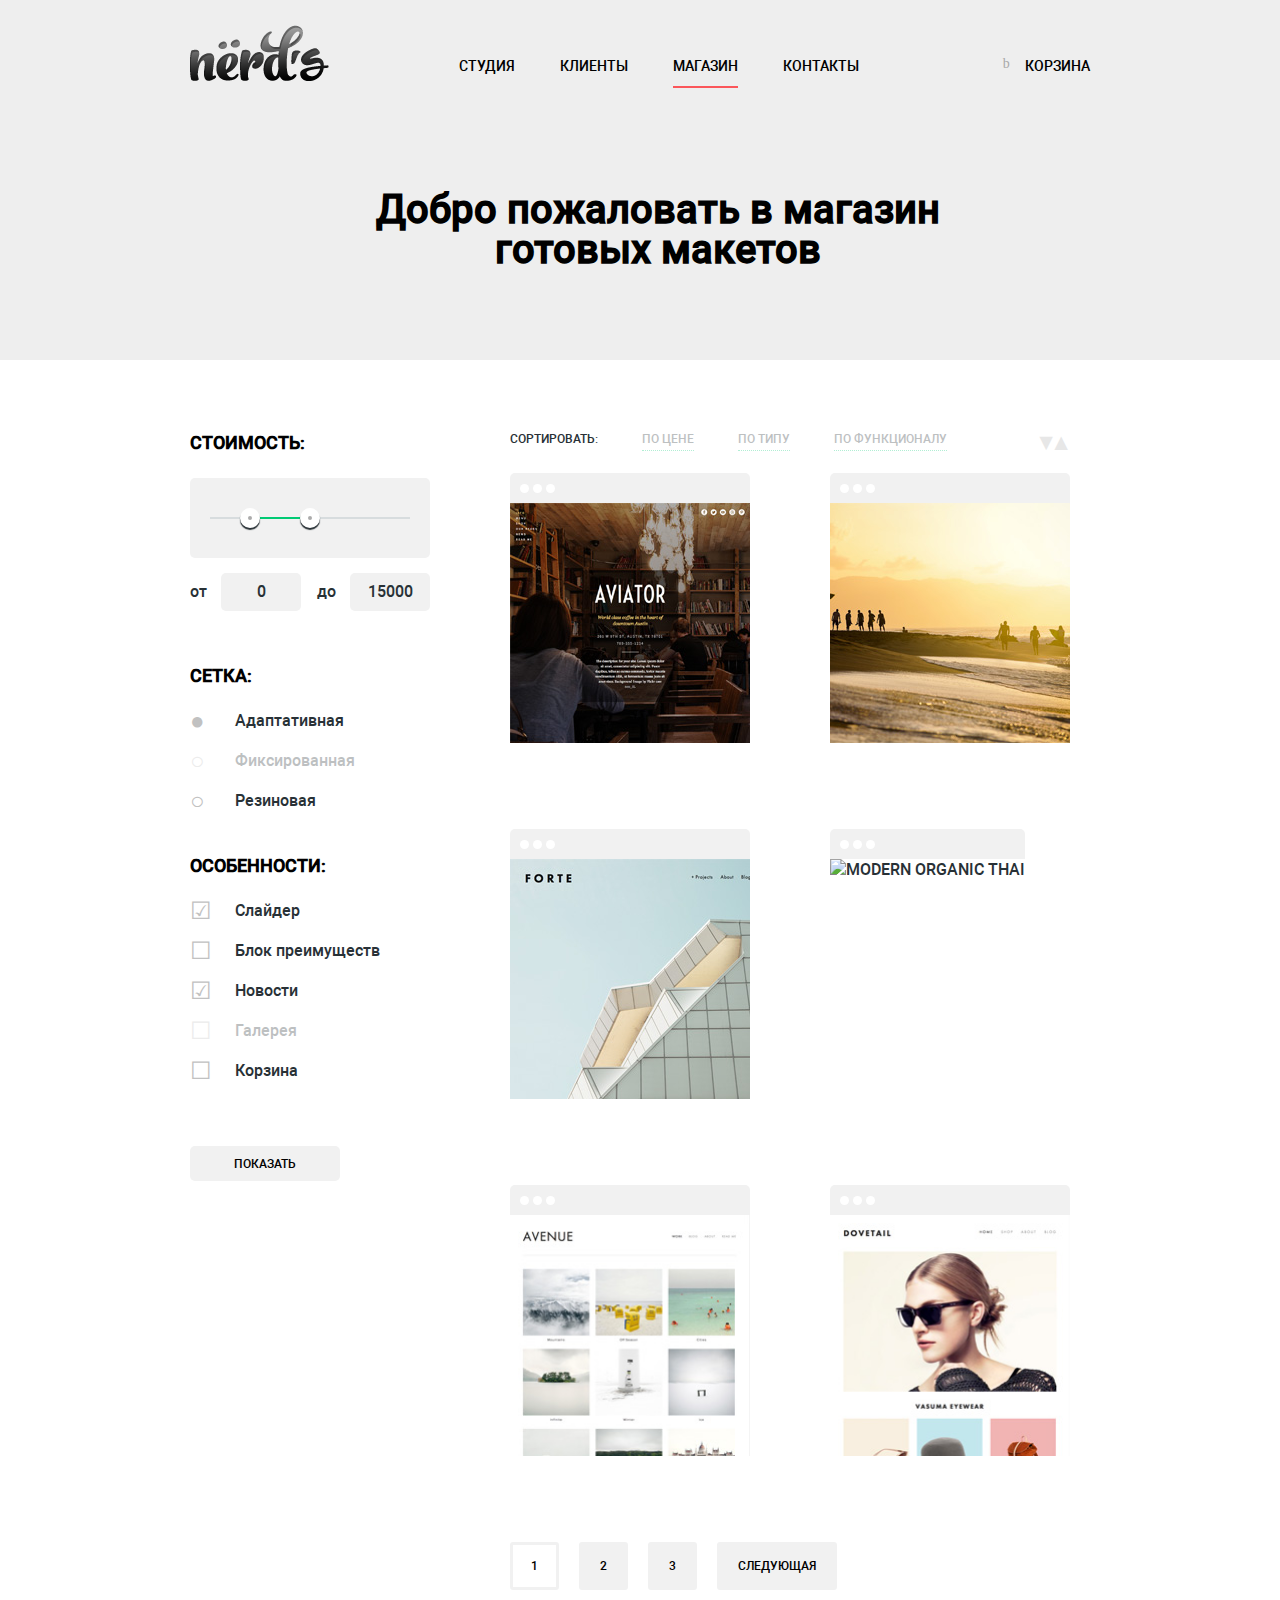
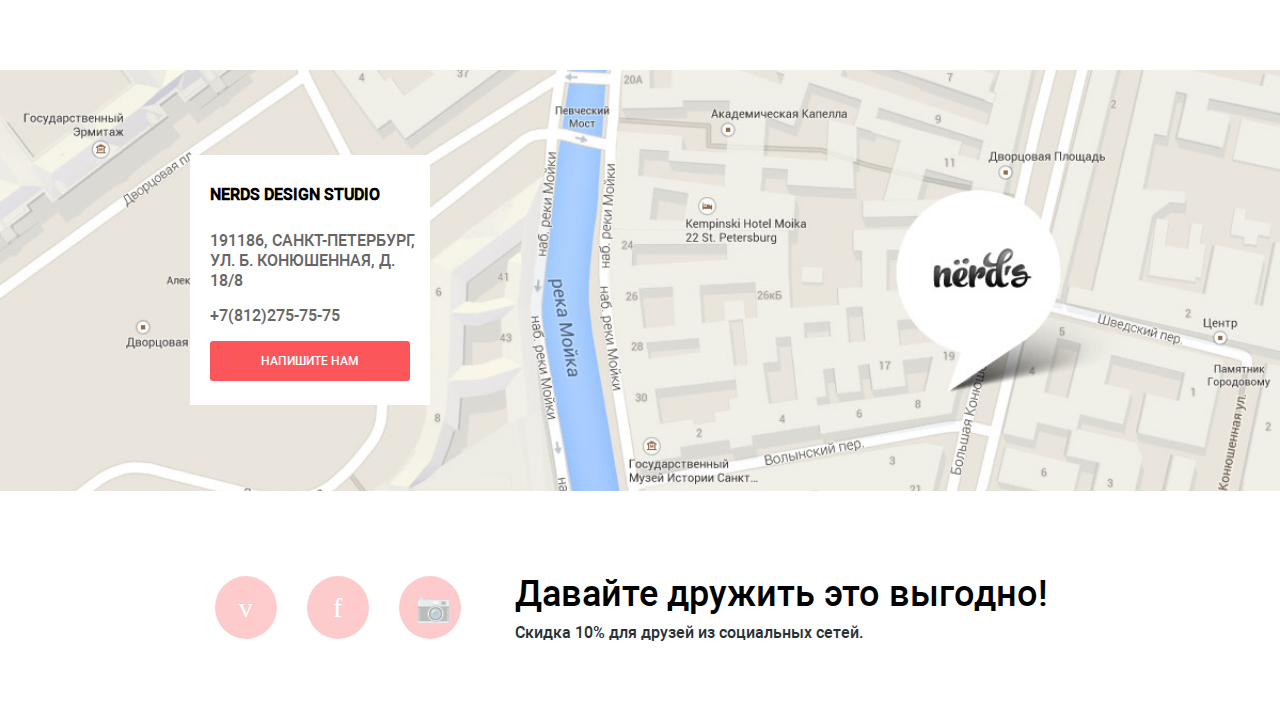
==== commit 55d3ad02: "финальная сдача проекта" ====
--- a/catalog.html
+++ b/catalog.html
@@ -3,11 +3,9 @@
 <head>
   <meta charset="utf-8">
   <title>Nerds</title>
-  <link href='https://fonts.googleapis.com/css?family=Roboto:400,500,700,300&subset=latin,cyrillic' rel='stylesheet' type='text/css'>
-  <link href="ccs/normalize.css" rel="stylesheet">
+  <link href="css/normalize.css" rel="stylesheet">
   <link href="css/style.min.css" rel="stylesheet">
 </head>
-
 <body>
   <header class="menu-header">
     <div class="container">
@@ -35,10 +33,10 @@
     </div>
   </header>
   <main class="catalog-main-content">
-    <div class="container cf">
+    <div class="container clearfix">
       <!-- Фильтр: сортировка продукции -->
       <aside class="filter">
-        <form action="" method="">
+        <form action="#" method="post">
           <!--Ползунок стоимости-->
           <section class="price">
             <h3>Стоимость:</h3>
@@ -106,7 +104,7 @@
             <a class="btn-ascending" href="#"><span class="icon-up-dir"></span></a>
           </div>
         </section>
-        <article class="catalog-items cf">
+        <article class="catalog-items clearfix">
           <section class="catalog-item aviator">
             <div class="roof">
               <i class="hole"></i>
@@ -199,7 +197,7 @@
           </section>
         </article>
         <!--Кнопки переключения страниц магазина-->
-        <section class="pagenator cf">
+        <section class="pagenator clearfix">
           <a href="#" class="btn-pg btn-pg-active">1</a>
           <a href="#" class="btn-pg">2</a>
           <a href="#" class="btn-pg">3</a>
@@ -217,14 +215,14 @@
         <p class="adress">191186, Санкт-петербург,
           <br> ул. Б. Конюшенная, д. 18/8</p>
         <p class="phone">+7(812)275-75-75</p>
-        <a class="send-us btn" href="#">Напишите нам</a>
-      </div>
-    </div>
-    <iframe src="https://www.google.com/maps/embed?pb=!1m18!1m12!1m3!1d1998.59894241237!2d30.320894615717364!3d59.93879686904838!2m3!1f0!2f0!3f0!3m2!1i1024!2i768!4f13.1!3m3!1m2!1s0x4696310fca5ba729%3A0xea9c53d4493c879f!2z0JHQvtC70YzRiNCw0Y8g0JrQvtC90Y7RiNC10L3QvdCw0Y8g0YPQuy4sIDE5LCDQodCw0L3QutGCLdCf0LXRgtC10YDQsdGD0YDQsywgMTkxMTg2!5e0!3m2!1sru!2sru!4v1455705166891" width="100%" height="415" frameborder="0" style="border:0" allowfullscreen></iframe>
+        <a class="send-us btn" href="feedback.html">Напишите нам</a>
+      </div>
+    </div>
+    <iframe src="https://www.google.com/maps/embed?pb=!1m18!1m12!1m3!1d1998.59894241237!2d30.320894615717364!3d59.93879686904838!2m3!1f0!2f0!3f0!3m2!1i1024!2i768!4f13.1!3m3!1m2!1s0x4696310fca5ba729%3A0xea9c53d4493c879f!2z0JHQvtC70YzRiNCw0Y8g0JrQvtC90Y7RiNC10L3QvdCw0Y8g0YPQuy4sIDE5LCDQodCw0L3QutGCLdclearfix0LXRgtC10YDQsdGD0YDQsywgMTkxMTg2!5e0!3m2!1sru!2sru!4v1455705166891" width="900" height="415" style="border:0" allowfullscreen></iframe>
   </article>
   <!--Подвал: Социальные сети    -->
   <footer class="footer">
-    <div class="container cf">
+    <div class="container clearfix">
       <div class="social">
         <a class="social-btn" href="https://vk.com/"><span class="icon-vk"></span>ВКонтакте</a>
         <a class="social-btn" href="https://www.facebook.com/"><span class="icon-facebook"></span>Фейсбук</a>
@@ -238,7 +236,7 @@
   </footer>
   <!--Всплывающая форма, для обратной связи-->
   <section class="block-form">
-    <form class="feed-back-form cf" action="" method="post">
+    <form class="feed-back-form clearfix" action="#" method="post">
       <label for="name">Ваше имя:</label>
       <label for="email">Ваше e-mail:</label>
       <input type="text" id="name" name="name" value="" placeholder="ПРЕДСТАВЬТЕСЬ, ПОЖАЛУЙСТА">
--- a/css/style.min.css
+++ b/css/style.min.css
@@ -1,5 +1,6 @@
+@font-face{font-family:Roboto;font-weight:500;src:url(../fonts/robotomedium.woff)}
 @font-face{font-weight:400;font-style:normal;font-family:"symbols-nerds";src:url(../fonts/symbols-nerds/symbols-nerds.woff) format("woff"),url(../fonts/symbols-nerds/symbols-nerds.woff2) format("woff2")}
-[class^="icon-"]::before,[class*=" icon-"]::before{display:inline-block;width:1em;margin-right:.2em;margin-left:.2em;font-weight:400;line-height:1em;font-family:"symbols-nerds";text-align:center;text-transform:none;text-decoration:inherit;font-style:normal;font-variant:normal;speak:none}
+[class^="icon-"]::before,[class*=" icon-"]::before{display:inline-block;vertical-align:top;width:1em;margin-right:.2em;margin-left:.2em;font-weight:400;line-height:-1em;font-family:"symbols-nerds";text-align:center;text-transform:none;text-decoration:inherit;font-style:normal;font-variant:normal;speak:none}
 .icon-basket::before{content:"\62"}
 .icon-facebook::before{content:"\66"}
 .icon-twitter::before{content:"\74"}
@@ -11,44 +12,46 @@
 .icon-check-off::before{content:"\2610"}
 .icon-check-on::before{content:"\2611"}
 .icon-instagramm::before{content:"📷"}
-.cf{content:"";display:table;clear:both}
+.clearfix:before,.clearfix:after{display:table;content:""}
+.clearfix:after{clear:both}
 ul{list-style:none}
 p,ul,li{margin:0;padding:0}
 a{text-decoration:none}
 img{max-width:100%;height:auto}
 .otl{outline:2px solid red}
-body{position:relative;font-family:"Roboto",Arial,Verdana,sans-serif;font-size:16px;line-height:22px;font-weight:medium;color:#283136;margin:0}
-h2{font-family:"Roboto",Arial,Verdana,sans-serif;font-size:36px;line-height:36px;font-weight:medium;color:#000}
-h3{font-family:"Roboto",Arial,Verdana,sans-serif;font-size:18px;line-height:30px;font-weight:medium;color:#000}
+body{position:relative;font-family:"Roboto",Arial,sans-serif;font-size:16px;line-height:22px;font-weight:medium;color:#283136;margin:0}
+h2{font-family:"Roboto",Arial,sans-serif;font-size:36px;line-height:36px;font-weight:medium;color:#000}
+h3{font-family:"Roboto",Arial,sans-serif;font-size:18px;line-height:30px;font-weight:medium;color:#000}
 .btn{font-size:12px;line-height:18px;cursor:pointer}
 .menu-header{width:100%;background-color:#eee}
-.menu-header .container{display:flex;justify-content:space-between;align-items:center;padding-bottom:40px}
+.menu-header .container{display:-webkit-box;display:-webkit-flex;display:-ms-flexbox;display:flex;-webkit-box-pack:justify;-webkit-justify-content:space-between;-ms-flex-pack:justify;justify-content:space-between;-webkit-box-align:center;-webkit-align-items:center;-ms-flex-align:center;align-items:center;padding-bottom:40px}
 .container{width:900px;margin:0 auto}
 .logo{width:150px;padding-top:25px}
 .top-navigation ul{padding-top:50px;font-size:0}
-.top-navigation a{display:inline-block;padding-bottom:5px;color:#000;font-size:14px;line-height:30px;font-weight:medium;font-family:"Roboto",Arial,Verdana,sans-serif;text-transform:uppercase}
+.top-navigation a{display:inline-block;vertical-align:top;padding-bottom:5px;color:#000;font-size:14px;line-height:30px;font-weight:medium;font-family:"Roboto",Arial,sans-serif;text-transform:uppercase}
 .top-navigation a:hover{color:#fb565a}
 .top-navigation a:active{color:#8f8f8f}
-.top-navigation li{display:inline-block;margin-right:40px;vertical-align:top}
+.top-navigation li{display:inline-block;vertical-align:top;margin-right:45px;vertical-align:top}
 .top-navigation li:last-child{margin-right:0}
 .top-navigation .active-item{box-shadow:0 2px 0 0 #fb565a}
 .user-block{max-width:150px;padding-top:50px}
-.basket{position:relative;display:inline-block;vertical-align:top;padding-bottom:5px;color:#000;font-size:14px;line-height:30px;font-weight:medium;font-family:"Roboto",Arial,Verdana,sans-serif;text-transform:uppercase}
+.basket{position:relative;padding-left:25px;display:inline-block;vertical-align:top;padding-bottom:5px;color:#000;font-size:14px;line-height:30px;font-weight:medium;font-family:"Roboto",Arial,sans-serif;text-transform:uppercase}
+.icon-basket{position:relative;top:-2px;left:-6px;opacity:.3}
 .user-block a:hover{color:#fb565a}
 .user-block a:active{color:#8f8f8f}
-.welcome h2{text-align:center;padding:30px 150px 90px;margin-left:35px;margin-bottom:68px;font-family:"Roboto",Arial,Verdana,sans-serif;font-size:40px;line-height:40px;font-weight:medium}
+.welcome h2{text-align:center;padding:30px 150px 90px;margin-left:35px;margin-bottom:68px;font-family:"Roboto",Arial,sans-serif;font-size:40px;line-height:40px;font-weight:medium}
 .header-slider{position:relative;width:880px;min-height:310px;margin:0 auto;overflow:hidden;clear:both}
-.slide{position:absolute;top:0;left:0;width:100%;min-height:310px;background-repeat:no-repeat;background-position:100% 10px;-webkit-transition:left .3s ease;-moz-transition:left .3s ease;transition:left .3s ease}
+.slide{position:absolute;top:0;left:0;width:100%;min-height:310px;background-repeat:no-repeat;background-position:100% 10px;-webkit-transition:left .3s ease;transition:left .3s ease}
 .slider input[type="radio"]{display:none}
 .slider-controls{position:absolute;bottom:70px;left:50%;z-index:10;width:200px;margin-left:-100px;text-align:center}
 .slider-controls label{display:inline-block;width:4px;height:4px;margin:0 3px;vertical-align:top;background:#fff;border:3px solid #fff;border-radius:50%;cursor:pointer}
-.slide-text{width:500px}
-.slide-title h2{font-family:"Roboto",Arial,Verdana,sans-serif;font-size:36px;line-height:36px;font-weight:medium;color:#000;margin:0;padding:35px 0 20px}
-.slide p{font-family:"Roboto",Arial,Verdana,sans-serif;font-size:16px;line-height:22px;font-weight:medium;color:#283136;padding-bottom:30px}
+.slide-text{width:470px}
+.slide-title h2{font-family:"Roboto",Arial,sans-serif;font-size:36px;line-height:36px;font-weight:medium;color:#000;margin:0;padding:35px 0 20px}
+.slide p{font-family:"Roboto",Arial,sans-serif;font-size:16px;line-height:22px;font-weight:medium;color:#283136;padding-bottom:30px}
 .slide .btn{display:block;width:220px;padding:12px 10px;font-weight:medium;font-size:12px;text-align:center;color:#fff;text-transform:uppercase;text-decoration:none;background:#fb565a;border-radius:3px}
 .slide .btn:hover{background-color:#d6494d}
 .slide .btn:active{background-color:#b63538}
-.slide:nth-child(1){background-image:url(../img/slider-img-1.png)}
+.slide:nth-child(1){background-image:url(../img/komp.png)}
 .slide:nth-child(2){background-image:url(../img/calc.png)}
 .slide:nth-child(3){background:url(../img/robot.png) 100% -10px no-repeat}
 #btn-1:checked ~ .slides .slide:nth-child(1){left:0}
@@ -61,35 +64,35 @@
 #btn-3:checked ~ .slides .slide:nth-child(3){left:0}
 #btn-1:checked ~ .slider-controls label[for="btn-1"],#btn-2:checked ~ .slider-controls label[for="btn-2"],#btn-3:checked ~ .slider-controls label[for="btn-3"]{background:#c1c1c1}
 .features{width:900px;margin:0 auto;padding-top:75px;padding-bottom:75px}
-.features p{font-family:"Roboto",Arial,Verdana,sans-serif;font-size:15px;line-height:22px;font-weight:medium;color:#283136}
-.features h3{font-family:"Roboto",Arial,Verdana,sans-serif;font-size:18px;line-height:30px;font-weight:medium;color:#000}
+.features p{font-family:"Roboto",Arial,sans-serif;font-size:15px;line-height:22px;font-weight:medium;color:#283136}
+.features h3{font-family:"Roboto",Arial,sans-serif;font-size:18px;line-height:30px;font-weight:medium;color:#000}
 .web{float:left;width:240px;margin-right:80px;padding-left:10px}
-.shop-now1{display:inline-block;width:130px;min-height:40px;margin-top:30px;background-color:#fb565a;color:#fff;border:none;border-radius:3px;text-transform:uppercase}
+.shop-now1{display:inline-block;text-align:center;vertical-align:top;line-height:40px;width:130px;min-height:40px;margin-top:30px;background-color:#fb565a;color:#fff;border:none;border-radius:3px;text-transform:uppercase}
 .shop-now1:hover{background-color:#d6494d}
 .shop-now1:active{background-color:#b63538}
 .mobile{float:left;width:240px;margin-right:80px}
-.shop-now2{display:inline-block;width:130px;min-height:40px;margin-top:30px;background-color:#00ca74;color:#fff;border:none;border-radius:3px;text-transform:uppercase}
+.shop-now2{display:inline-block;text-align:center;vertical-align:top;line-height:40px;width:130px;min-height:40px;margin-top:30px;background-color:#00ca74;color:#fff;border:none;border-radius:3px;text-transform:uppercase}
 .shop-now2:hover{background-color:#01a25e}
 .shop-now2:active{background-color:#009053}
 .present{float:left;width:240px}
-.shop-now3{display:inline-block;width:130px;min-height:40px;margin-top:30px;background-color:#efc84a;color:#fff;border:none;border-radius:3px;text-transform:uppercase}
+.shop-now3{display:inline-block;text-align:center;line-height:40px;vertical-align:top;width:130px;min-height:40px;margin-top:30px;background-color:#efc84a;color:#fff;border:none;border-radius:3px;text-transform:uppercase}
 .shop-now3:hover{background-color:#d6ae2c}
 .shop-now3:active{background-color:#c09b24}
 .about-us{width:900px;margin:0 auto;padding:60px 10px 70px;border-bottom:3px solid #eee;border-top:3px solid #eee}
 .about-us-left{float:left;width:620px;padding-left:10px}
-.about-us-left p{display:block;font-family:"Roboto",Arial,Verdana,sans-serif;font-size:16px;line-height:22px;font-weight:medium;color:#283136}
-.about-us-left li{display:block;font-family:"Roboto",Arial,Verdana,sans-serif;font-size:16px;line-height:22px;font-weight:medium;color:#283136;padding:5px 0}
+.about-us-left p{display:block;font-family:"Roboto",Arial,sans-serif;font-size:16px;line-height:22px;font-weight:medium;color:#283136}
+.about-us-left li{display:block;font-family:"Roboto",Arial,sans-serif;font-size:16px;line-height:22px;font-weight:medium;color:#283136;padding:5px 0}
 .about-us-right{float:right;width:230px}
 .about-us-right img{margin:35px 0 20px}
-.about-us-right h3{font-family:"Roboto",Arial,Verdana,sans-serif;font-size:16px;line-height:22px;font-weight:medium;color:#283136}
-.about-us-right .sinse{display:block;font-family:"Roboto",Arial,Verdana,sans-serif;font-size:16px;line-height:22px;font-weight:medium;color:#283136;padding:60px 0 5px 30px;padding-bottom:8px}
-.about-us-right li{font-family:"Roboto",Arial,Verdana,sans-serif;font-size:16px;line-height:22px;font-weight:medium;color:#283136;padding:5px 0}
+.about-us-right h3{font-family:"Roboto",Arial,sans-serif;font-size:16px;line-height:22px;font-weight:medium;color:#283136}
+.about-us-right .sinse{display:block;font-family:"Roboto",Arial,sans-serif;font-size:16px;line-height:22px;font-weight:medium;color:#283136;padding:60px 0 5px 30px;padding-bottom:8px}
+.about-us-right li{font-family:"Roboto",Arial,sans-serif;font-size:16px;line-height:22px;font-weight:medium;color:#283136;padding:5px 0}
 .about-us li{position:relative;padding-left:30px}
-.about-us-left h3{font-family:"Roboto",Arial,Verdana,sans-serif;font-size:16px;line-height:22px;font-weight:medium;color:#283136}
+.about-us-left h3{font-family:"Roboto",Arial,sans-serif;font-size:16px;line-height:22px;font-weight:medium;color:#283136}
 .about-us-right li:before{position:absolute;content:"";top:15px;right:210px;width:25px;height:2px;background-color:#fb565a}
 .about-us-left li:before{position:absolute;content:"";top:15px;left:-5px;width:25px;height:2px;background-color:#fb565a}
 .partners{position:relative;width:900px;margin:0 auto;min-height:165px;border-bottom:3px solid #eee;margin-bottom:85px}
-.partners-items-1{position:absolute;top:60px;left:50px;display:inline-block;width:300px}
+.partners-items-1{position:absolute;top:60px;left:50px;display:inline-block;vertical-align:top;width:300px}
 .partners-items-1 a img{opacity:.3}
 .partners-items-1 a img:hover{opacity:1}
 .partners-items-2{position:absolute;width:300px;top:50px;left:350px}
@@ -106,15 +109,15 @@
 .range-controls{position:relative;height:41px;padding-top:39px;padding-right:20px;padding-left:20px;margin-bottom:15px;border-radius:5px;background:#f1f1f1}
 .range-controls .scale{height:2px;background:#d7dcde}
 .range-controls .bar{width:70%;height:2px;background:#00ca74}
-.range-controls .toggle{position:absolute;top:30px;left:0;width:4px;height:4px;cursor:pointer;border:8px solid #fff;border-radius:50%;background:#ababab;box-shadow:0 2px 1px 0 #cfcfcf}
+.range-controls .toggle{position:absolute;top:30px;left:0;width:4px;height:4px;cursor:pointer;border:8px solid #fff;border-radius:50%;background:#ababab;box-shadow:0 2px 1px 0}
 .range-controls .toggle-min{left:50px}
 .range-controls .toggle-max{left:110px}
 .price-controls{font-size:0}
-.price-controls label{font-size:16px;display:inline-block;width:50%}
+.price-controls label{font-size:16px;display:inline-block;vertical-align:top;width:50%}
 .max-price{text-align:right}
-.price-controls input{font-family:"Roboto",Arial,Verdana,sans-serif;font-size:16px;line-height:22px;font-weight:medium;width:60px;margin-left:10px;padding:8px 10px;text-align:center;color:#283136;border:none;border-radius:5px;outline:none;background:#f1f1f1}
+.price-controls input{font-family:"Roboto",Arial,sans-serif;font-size:16px;line-height:22px;font-weight:medium;width:60px;margin-left:10px;padding:8px 10px;text-align:center;color:#283136;border:none;border-radius:5px;outline:none;background:#f1f1f1}
 .grid{margin-bottom:40px}
-.filter h3{font-size:18px;line-height:30px;font-weight:medium;font-family:"Roboto",Arial,Verdana,sans-serif;color:#000;text-transform:uppercase;padding-bottom:20px;margin:0}
+.filter h3{font-size:18px;line-height:30px;font-weight:medium;font-family:"Roboto",Arial,sans-serif;color:#000;text-transform:uppercase;padding-bottom:20px;margin:0}
 input[type="radio"]{display:none}
 input[type="radio"] + label{display:block;margin-bottom:20px;font-size:16px;line-height:20px;padding-left:45px;font-weight:medium;color:#283136;position:relative;cursor:pointer}
 input[type="radio"] + label:hover{color:#000}
@@ -130,52 +133,55 @@
 input[type="checkbox"] + label::before{content:"\2610";position:absolute;top:0;left:0;width:10px;height:10px;font-size:24px;color:#c1c1c1;font-family:"symbols-nerds"}
 input[type="checkbox"]:hover + label::before{color:#b5b5b5}
 input[type="checkbox"]:checked + label::before{content:"\2611"}
-.btn-show{width:150px;height:35px;background-color:#f1f1f1;border-radius:5px;font-size:12px;line-height:18px;font-weight:medium;font-family:"Roboto",Arial,Verdana,sans-serif;color:#000;border:none;margin-top:25px;cursor:pointer;text-transform:uppercase}
+.btn-show{width:150px;height:35px;background-color:#f1f1f1;border-radius:5px;font-size:12px;line-height:18px;font-weight:medium;font-family:"Roboto",Arial,sans-serif;color:#000;border:none;margin-top:25px;cursor:pointer;text-transform:uppercase}
 .btn-show:hover{background-color:#e5e5e5}
 .btn-show:active{background-color:#d5d5d5}
 .content-catalog{width:580px;float:right}
 .sort-main{position:relative}
-.sort-main span{display:inline-block;margin-right:40px;font-size:12px;font-weight:18px;font-family:"Roboto",Arial,Verdana,sans-serif;font-weight:medium;text-transform:uppercase;color:#283136}
-.sort-main a{display:inline-block;margin-right:40px;font-size:12px;font-weight:18px;font-family:"Roboto",Arial,Verdana,sans-serif;font-weight:medium;color:#283136;opacity:.3;border-bottom:1px dotted #00ca74;text-transform:uppercase}
+.sort-main span{display:inline-block;vertical-align:top;margin-right:40px;font-size:12px;font-weight:18px;font-family:"Roboto",Arial,sans-serif;font-weight:medium;text-transform:uppercase;color:#283136}
+.sort-main a{display:inline-block;vertical-align:top;margin-right:40px;font-size:12px;font-weight:18px;font-family:"Roboto",Arial,sans-serif;font-weight:medium;color:#283136;opacity:.3;border-bottom:1px dotted #00ca74;text-transform:uppercase}
 .sort-main a:hover{opacity:1;border-bottom:1px solid #00ca74}
 .sort-main a:active{opacity:1;border-bottom:none}
-.btn-descending span{position:absolute;top:4px;right:5px;display:inline-block;font-size:23px;color:#000;opacity:.3;width:15px;height:15px}
+.btn-descending span{position:absolute;top:4px;right:5px;display:inline-block;vertical-align:top;font-size:23px;color:#000;opacity:.3;width:15px;height:15px}
 .btn-descending span:hover{opacity:1}
 .btn-descending span:active{opacity:1;color:#00ca74}
-.btn-ascending span{position:absolute;top:4px;right:-10px;display:inline-block;font-size:23px;color:#000;opacity:.3;width:15px;height:15px}
+.btn-ascending span{position:absolute;top:4px;right:-10px;display:inline-block;vertical-align:top;font-size:23px;color:#000;opacity:.3;width:15px;height:15px}
 .btn-ascending span:hover{opacity:1}
-.btn-ascending span:active{opacity:1;color:color: #00ca74}
+.btn-ascending span:active{opacity:1;color:#00ca74}
 .catalog-item{position:relative;float:left;margin-right:80px;margin-bottom:80px;cursor:pointer}
 .catalog-item:nth-child(2n){margin-right:0}
 .catalog-item:hover .roof{background:#797979}
 .roof{padding:4px 0 4px 10px;background:#f1f1f1;border-radius:5px 5px 0 0}
-.hole{display:inline-block;width:9px;height:9px;background-color:#fff;border-radius:50%}
+.hole{display:inline-block;vertical-align:middle;width:9px;height:9px;background-color:#fff;border-radius:50%}
 .item-hover{position:absolute;left:20px;top:50px;width:200px;height:200px;background-color:#fff;opacity:0}
 .catalog-item:hover .item-hover{opacity:1}
-.item-hover h3{padding:10px;margin:20px 0 5px 50px;font-size:18px;line-height:30px;font-family:"Roboto",Arial,Verdana,sans-serif;color:#000;text-transform:uppercase}
-.item-hover p{display:inline-block;width:160px;height:40px;padding:5px;margin-left:30px;font-size:14px;line-height:18px;font-weight:medium;font-family:"Roboto",Arial,Verdana,sans-serif;color:#283136}
-.buy{margin:20px 15px 15px 30px;display:inline-block;width:140px;min-height:40px;background-color:#fb565a;color:#fff;border:none;border-radius:3px;cursor:pointer}
+.item-hover h3{padding:10px;margin:20px 0 5px 50px;font-size:18px;line-height:30px;font-family:"Roboto",Arial,sans-serif;color:#000;text-transform:uppercase}
+.item-hover p{display:inline-block;vertical-align:top;width:160px;height:40px;padding:5px;margin-left:30px;font-size:14px;line-height:18px;font-weight:medium;font-family:"Roboto",Arial,sans-serif;color:#283136}
+.buy{margin:20px 15px 15px 30px;display:inline-block;vertical-align:top;width:140px;min-height:40px;background-color:#fb565a;color:#fff;border:none;border-radius:3px;cursor:pointer}
 .buy:hover{background-color:#d6494d}
 .buy:active{background-color:#b63538}
-.btn-pg{display:inline-block;vertical-align:top;text-align:center;text-decoration:none;border:3px solid #f1f1f1;background-color:#f1f1f1;color:#000;margin-bottom:80px;margin-right:16px;padding:12px 18px;border-radius:3px;font-family:"Roboto",Arial,Verdana,sans-serif;font-size:12px;line-height:18px;font-weight:medium;text-transform:uppercase}
+.btn-pg{display:inline-block;vertical-align:top;text-align:center;text-decoration:none;border:3px solid #f1f1f1;background-color:#f1f1f1;color:#000;margin-bottom:80px;margin-right:16px;padding:12px 18px;border-radius:3px;font-family:"Roboto",Arial,sans-serif;font-size:12px;line-height:18px;font-weight:medium;text-transform:uppercase}
 .btn-pg:hover{background-color:#e5e5e5}
 .btn-pg:active{background-color:#d5d5d5}
 .btn-pg-active{background-color:#fff}
-.map{width:100%;background:url(../img/map.jpg) no-repeat;min-height:415px;margin-bottom:10px;background-size:cover}
+.map{width:100%;background:#e9e5dc url(../img/map.jpg) no-repeat;min-height:415px;margin-bottom:10px;background-size:cover}
 .map .container{position:relative}
+.map iframe{width:100%}
 .feat-back{position:absolute;left:0;top:85px;width:240px;min-height:250px;background-color:#fff}
-.feat-back h1{padding:14px 0 5px 20px;font-size:16px;line-height:30px;font-family:"Roboto",Arial,Verdana,sans-serif;font-weight:medium;color:#000;text-transform:uppercase}
-.adress{padding:5px 0 10px 20px;display:inline-block;font-size:16px;line-height:20px;font-family:"Roboto",Arial,Verdana,sans-serif;color:#666;text-transform:uppercase}
-.phone{padding:5px 0 15px 20px;display:inline-block;font-size:16px;line-height:20px;font-family:"Roboto",Arial,Verdana,sans-serif;color:#666;text-transform:uppercase}
-.send-us{margin:0 20px 15px;display:inline-block;width:200px;min-height:40px;background-color:#fb565a;color:#fff;border:none;border-radius:3px;font-size:12px;line-height:40px;font-weight:medium;font-family:"Roboto",Arial,Verdana,sans-serif;text-align:center;vertical-align:top;text-decoration:none;text-transform:uppercase;cursor:pointer}
+.feat-back h1{padding:14px 0 5px 20px;font-size:16px;line-height:30px;font-family:"Roboto",Arial,sans-serif;font-weight:medium;color:#000;text-transform:uppercase}
+.adress{padding:5px 0 10px 20px;display:inline-block;vertical-align:top;font-size:16px;line-height:20px;font-family:"Roboto",Arial,sans-serif;color:#666;text-transform:uppercase}
+.phone{padding:5px 0 15px 20px;display:inline-block;vertical-align:top;font-size:16px;line-height:20px;font-family:"Roboto",Arial,sans-serif;color:#666;text-transform:uppercase}
+.send-us{margin:0 20px 15px;display:inline-block;width:200px;min-height:40px;background-color:#fb565a;color:#fff;border:none;border-radius:3px;font-size:12px;line-height:40px;font-weight:medium;font-family:"Roboto",Arial,sans-serif;text-align:center;vertical-align:top;text-decoration:none;text-transform:uppercase;cursor:pointer}
 .send-us:hover{background-color:#d6494d}
 .send-us:active{background-color:#b63538}
 .footer{padding:75px 0}
-.footer .container{display:flex;justify-content:space-between}
-.info p{font-size:16px;line-height:22px;font-weight:medium;font-family:"Roboto",Arial,Verdana,sans-serif;color:#283136}
-.info .add-friends{padding-bottom:10px;font-size:36px;line-height:36px;font-weight:medium;font-family:"Roboto",Arial,Verdana,sans-serif;color:#000}
-.social-btn{display:inline-block;position:relative;text-align:center;width:62px;height:63px;background-color:#fb565a;font-size:0;border-radius:50%;vertical-align:top;margin-right:30px;color:#fff;opacity:.3}
-.social-btn span{font-size:28px;line-height:63px;color:#fff;text-align:center}
+.footer .container{display:-webkit-box;display:-webkit-flex;display:-ms-flexbox;display:flex;-webkit-box-pack:justify;-webkit-justify-content:space-between;-ms-flex-pack:justify;justify-content:space-between}
+.info{width:550px}
+.info p{font-size:16px;line-height:22px;font-weight:medium;font-family:"Roboto",Arial,sans-serif;color:#283136}
+.info .add-friends{padding-bottom:10px;font-size:36px;line-height:36px;font-weight:medium;font-family:"Roboto",Arial,sans-serif;color:#000}
+.social{display:-webkit-box;display:-webkit-flex;display:-ms-flexbox;display:flex}
+.social-btn{display:-webkit-box;display:-webkit-flex;display:-ms-flexbox;display:flex;-webkit-box-align:center;-webkit-align-items:center;-ms-flex-align:center;align-items:center;-webkit-box-pack:center;-webkit-justify-content:center;-ms-flex-pack:center;justify-content:center;-webkit-align-content:center;-ms-flex-line-pack:center;align-content:center;position:relative;width:62px;height:63px;background-color:#fb565a;font-size:0;border-radius:50%;margin-right:30px;line-height:63px;color:#fff;opacity:.3}
+.social-btn span{font-size:28px;color:#fff;text-align:center;margin:auto}
 .social a:hover{opacity:1;background-color:#d6494d}
 .block-form{display:none;width:630px}
 @-webkit-keyframes login-open {
@@ -185,21 +191,21 @@
 100%{-webkit-transform:translateY(0)}
 }
 @keyframes login-open {
-0%{transform:translateY(-2000px)}
-70%{transform:translateY(30px)}
-90%{transform:translateY(-10px)}
-100%{transform:translateY(0)}
+0%{-webkit-transform:translateY(-2000px);transform:translateY(-2000px)}
+70%{-webkit-transform:translateY(30px);transform:translateY(30px)}
+90%{-webkit-transform:translateY(-10px);transform:translateY(-10px)}
+100%{-webkit-transform:translateY(0);transform:translateY(0)}
 }
 .block-form-show{display:block;position:fixed;top:90px;left:calc(50% - 315px);-webkit-animation:login-open .4s;animation:login-open .4s}
-.feed-back-form{position:relative;font-size:0;padding:70px 90px 50px 80px;background-color:#fff;box-shadow:0 20px 40px 0 rgba(0,1,1,.75)}
+.feed-back-form{position:relative;font-size:0;padding:70px 80px 50px;background-color:#fff;box-shadow:0 20px 40px 0 rgba(0,1,1,.75)}
 .feed-back-form input[type="text"],.feed-back-form input[type="email"],.feed-back-form textarea{font-weight:medium;font-family:"Roboto",sans-serif;text-transform:uppercase;font-size:12px;line-height:18px;color:#000;border:2px solid #d7dcde;border-radius:3px;resize:none}
 .feed-back-form input[type="text"]:hover,.feed-back-form input[type="email"]:hover,.feed-back-form textarea:hover{border:2px solid #a2a9ac}
 .feed-back-form input[type="text"]:focus,.feed-back-form input[type="email"]:focus,.feed-back-form textarea:focus{border:2px solid #56bffb}
-.feed-back-form input[type="text"],.feed-back-form input[type="email"]{display:inline-block;width:209px;height:37px;padding-left:10px;margin-right:22px;margin-bottom:20px}
+.feed-back-form input[type="text"],.feed-back-form input[type="email"]{display:inline-block;vertical-align:top;width:209px;height:37px;padding-left:10px;margin-right:22px;margin-bottom:20px}
 .feed-back-form input[type="email"]{margin-right:0}
-.feed-back-form label{font-family:"Roboto",sans-serif;font-size:16px;line-height:18px;font-weight:medium;display:inline-block;width:224px;margin-right:20px}
+.feed-back-form label{font-family:"Roboto",sans-serif;font-size:16px;line-height:18px;font-weight:medium;display:inline-block;vertical-align:top;width:224px;margin-right:20px}
 .feed-back-form label:nth-child(2){margin-right:0}
-.message-field{padding-left:10px;width:460px;margin-bottom:50px}
+.message-field{padding-left:10px;width:453px;margin-bottom:50px;padding-top:10px}
 .form-btn{text-align:center;width:100%;height:38px;color:#fff;border:none;background-color:#fb565a;border-radius:3px;text-transform:uppercase;cursor:pointer}
 .form-btn:hover{background-color:#d6494d}
 .form-btn:active{background-color:#b63538}
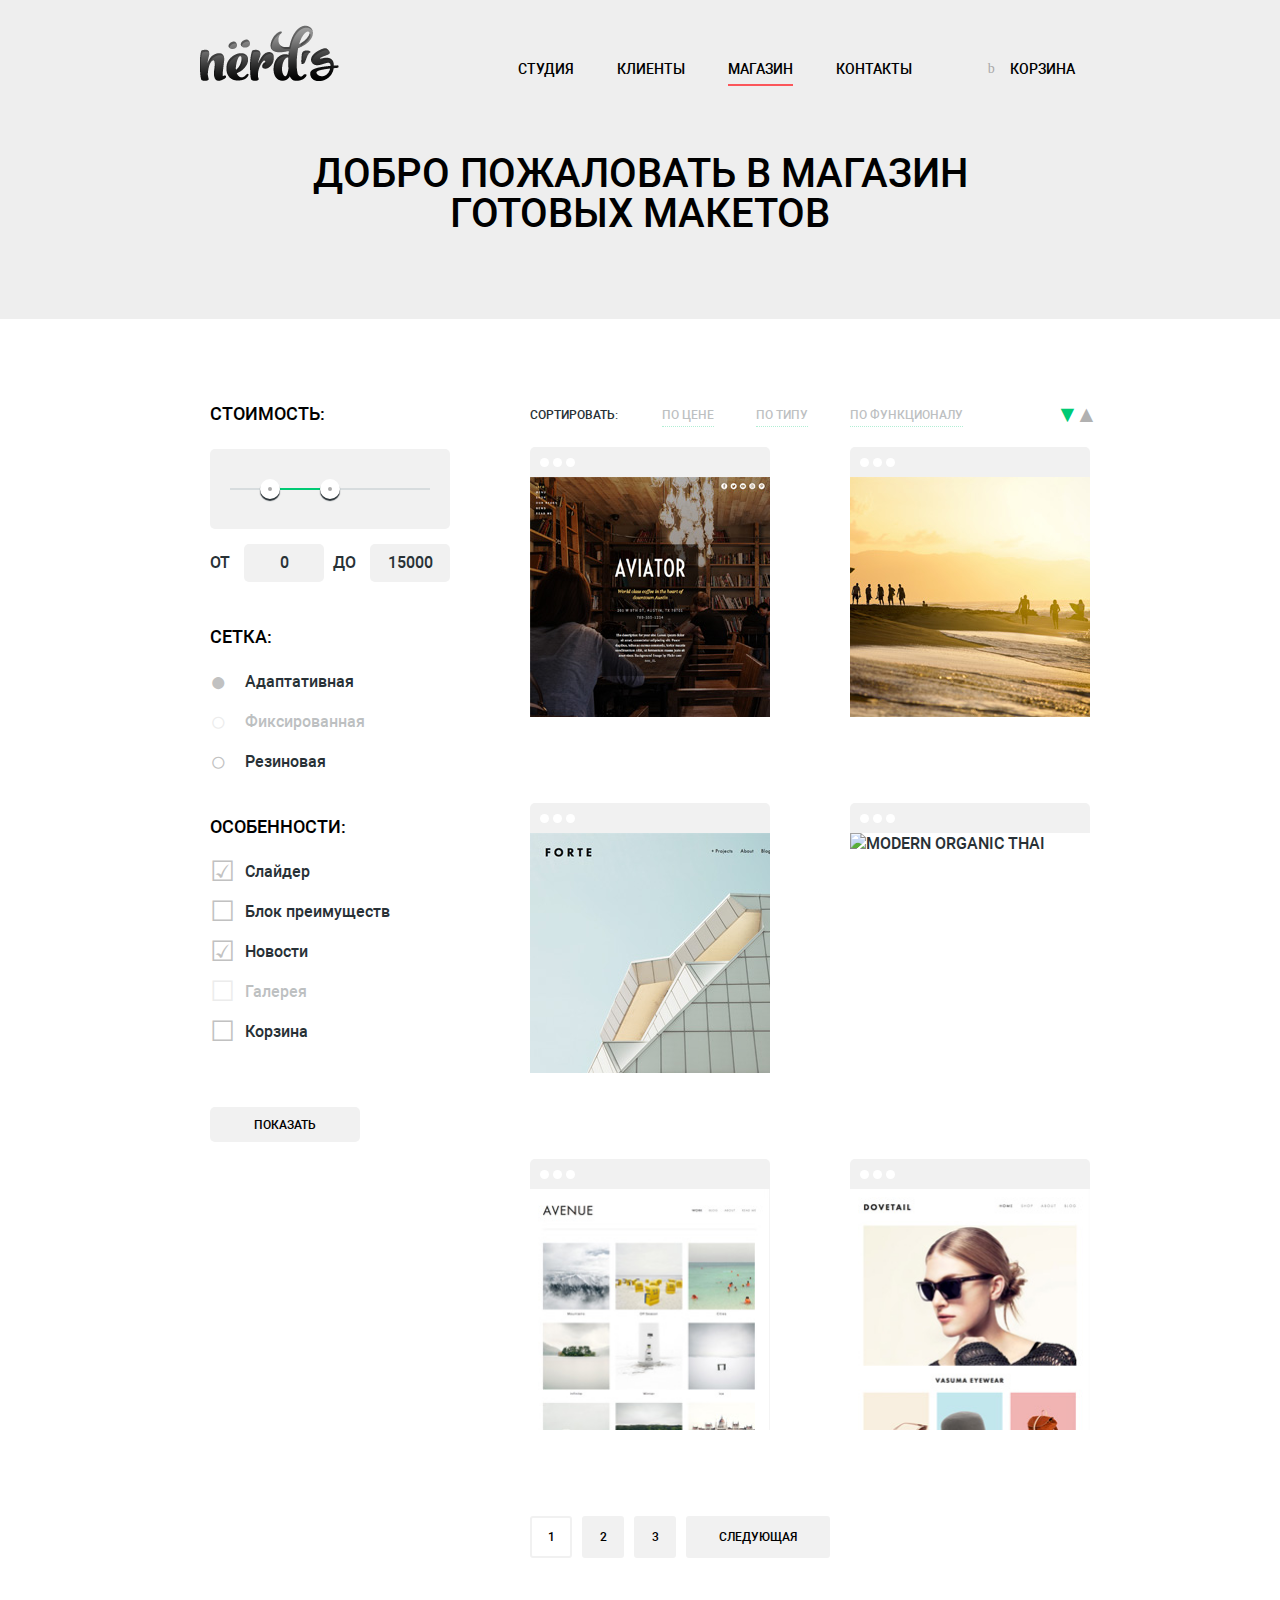
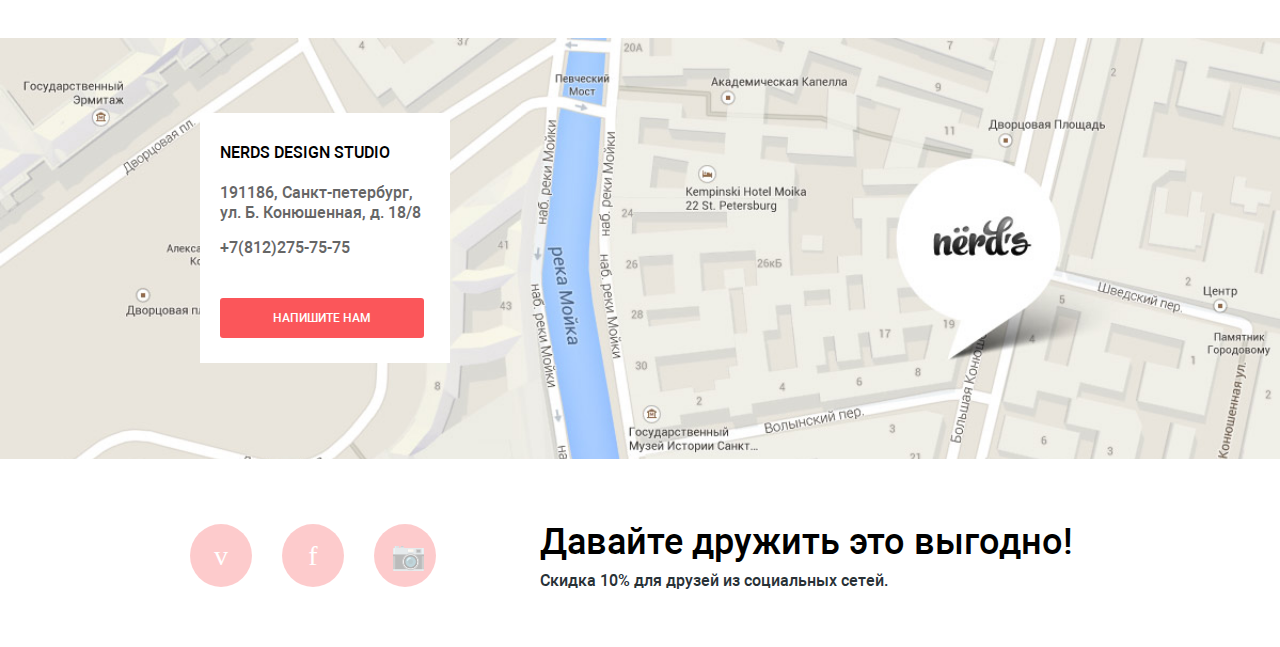
==== commit 70246aa4: "ФИНАЛ : проект NERDS" ====
--- a/catalog.html
+++ b/catalog.html
@@ -26,13 +26,12 @@
       <div class="user-block">
         <a class="basket" href="#"><span class="icon-basket"></span> Корзина</a>
       </div>
-    </div>
     <!-- Заголовок каталоговой страницы -->
-    <div class="welcome">
-      <h2>Добро пожаловать в магазин<br> готовых макетов</h2>
-    </div>
+      <h2 class="welcome">Добро пожаловать в магазин готовых макетов</h2>
+    </div>
+
   </header>
-  <main class="catalog-main-content">
+  <main class="main-content">
     <div class="container clearfix">
       <!-- Фильтр: сортировка продукции -->
       <aside class="filter">
@@ -49,10 +48,10 @@
                 <div class="toggle toggle-max"></div>
               </div>
               <div class="price-controls">
-                <label class="min-price">от
+                <label class="min-price">ОТ
                   <input name="min-price" type="text" value="0">
                 </label>
-                <label class="max-price">до
+                <label class="max-price">ДО
                   <input name="max-price" type="text" value="15000">
                 </label>
               </div>
@@ -88,20 +87,20 @@
       <!--Сетка: Каталог товаров-->
       <article class="content-catalog">
         <!--Сортировка: кнопки для сортировки поиска продукции-->
-        <section class="sort-main">
+        <section class="sort-main clearfix">
           <span>Сортировать:</span>
-          <a href="#">
-            <p class="by-price">по цене</p>
+          <a class="by-price" href="#">
+            по цене
           </a>
-          <a href="#">
-            <p class="by-type">по типу</p>
+          <a class="by-type" href="#">
+            по типу
           </a>
-          <a href="#">
-            <p class="by-functional">по функционалу</p>
+          <a class="by-functional" href="#">
+            по функционалу
           </a>
           <div class="btn-sort">
-            <a class="btn-descending" href="#"><span class="icon-down-dir"></span></a>
-            <a class="btn-ascending" href="#"><span class="icon-up-dir"></span></a>
+            <a class="btn-descending active-sort-btn" href="#"></a>
+            <a class="btn-ascending" href="#"></a>
           </div>
         </section>
         <article class="catalog-items clearfix">
@@ -197,7 +196,7 @@
           </section>
         </article>
         <!--Кнопки переключения страниц магазина-->
-        <section class="pagenator clearfix">
+        <section class="pagenator">
           <a href="#" class="btn-pg btn-pg-active">1</a>
           <a href="#" class="btn-pg">2</a>
           <a href="#" class="btn-pg">3</a>
@@ -207,22 +206,21 @@
     </div>
   </main>
   <!--КАРТА-->
-  <article class="map">
+   <article class="map">
     <!-- Кнопка обратной связи  -->
     <div class="container">
       <div class="feat-back">
         <h1>nerds design studio</h1>
-        <p class="adress">191186, Санкт-петербург,
-          <br> ул. Б. Конюшенная, д. 18/8</p>
+        <p class="adress">191186, Санкт-петербург, ул. Б. Конюшенная, д. 18/8</p>
         <p class="phone">+7(812)275-75-75</p>
-        <a class="send-us btn" href="feedback.html">Напишите нам</a>
-      </div>
-    </div>
-    <iframe src="https://www.google.com/maps/embed?pb=!1m18!1m12!1m3!1d1998.59894241237!2d30.320894615717364!3d59.93879686904838!2m3!1f0!2f0!3f0!3m2!1i1024!2i768!4f13.1!3m3!1m2!1s0x4696310fca5ba729%3A0xea9c53d4493c879f!2z0JHQvtC70YzRiNCw0Y8g0JrQvtC90Y7RiNC10L3QvdCw0Y8g0YPQuy4sIDE5LCDQodCw0L3QutGCLdclearfix0LXRgtC10YDQsdGD0YDQsywgMTkxMTg2!5e0!3m2!1sru!2sru!4v1455705166891" width="900" height="415" style="border:0" allowfullscreen></iframe>
+        <a class="send-us" href="feedback.html">Напишите нам</a>
+      </div>
+    </div>
+        <iframe src="https://www.google.com/maps/embed?pb=!1m18!1m12!1m3!1d1998.59894241237!2d30.320894615717364!3d59.93879686904838!2m3!1f0!2f0!3f0!3m2!1i1024!2i768!4f13.1!3m3!1m2!1s0x4696310fca5ba729%3A0xea9c53d4493c879f!2z0JHQvtC70YzRiNCw0Y8g0JrQvtC90Y7RiNC10L3QvdCw0Y8g0YPQuy4sIDE5LCDQodCw0L3QutGCLdclearfix0LXRgtC10YDQsdGD0YDQsywgMTkxMTg2!5e0!3m2!1sru!2sru!4v1455705166891" width="900" height="415" style="border:0" allowfullscreen></iframe>
   </article>
   <!--Подвал: Социальные сети    -->
   <footer class="footer">
-    <div class="container clearfix">
+    <div class="container">
       <div class="social">
         <a class="social-btn" href="https://vk.com/"><span class="icon-vk"></span>ВКонтакте</a>
         <a class="social-btn" href="https://www.facebook.com/"><span class="icon-facebook"></span>Фейсбук</a>
@@ -236,7 +234,7 @@
   </footer>
   <!--Всплывающая форма, для обратной связи-->
   <section class="block-form">
-    <form class="feed-back-form clearfix" action="#" method="post">
+    <form class="feed-back-form  clearfix" action="#" method="post">
       <label for="name">Ваше имя:</label>
       <label for="email">Ваше e-mail:</label>
       <input type="text" id="name" name="name" value="" placeholder="ПРЕДСТАВЬТЕСЬ, ПОЖАЛУЙСТА">
@@ -250,4 +248,4 @@
   <script src="js/jquery.js"></script>
   <script src="js/script.min.js"></script>
 </body>
-</html>
+</html>--- a/css/style.min.css
+++ b/css/style.min.css
@@ -1,217 +1 @@
-@font-face{font-family:Roboto;font-weight:500;src:url(../fonts/robotomedium.woff)}
-@font-face{font-weight:400;font-style:normal;font-family:"symbols-nerds";src:url(../fonts/symbols-nerds/symbols-nerds.woff) format("woff"),url(../fonts/symbols-nerds/symbols-nerds.woff2) format("woff2")}
-[class^="icon-"]::before,[class*=" icon-"]::before{display:inline-block;vertical-align:top;width:1em;margin-right:.2em;margin-left:.2em;font-weight:400;line-height:-1em;font-family:"symbols-nerds";text-align:center;text-transform:none;text-decoration:inherit;font-style:normal;font-variant:normal;speak:none}
-.icon-basket::before{content:"\62"}
-.icon-facebook::before{content:"\66"}
-.icon-twitter::before{content:"\74"}
-.icon-vk::before{content:"\76"}
-.icon-up-dir::before{content:"\25b2"}
-.icon-down-dir::before{content:"\25bc"}
-.icon-circle::before{content:"\25cb"}
-.icon-circle-dot::before{content:"\25cf"}
-.icon-check-off::before{content:"\2610"}
-.icon-check-on::before{content:"\2611"}
-.icon-instagramm::before{content:"📷"}
-.clearfix:before,.clearfix:after{display:table;content:""}
-.clearfix:after{clear:both}
-ul{list-style:none}
-p,ul,li{margin:0;padding:0}
-a{text-decoration:none}
-img{max-width:100%;height:auto}
-.otl{outline:2px solid red}
-body{position:relative;font-family:"Roboto",Arial,sans-serif;font-size:16px;line-height:22px;font-weight:medium;color:#283136;margin:0}
-h2{font-family:"Roboto",Arial,sans-serif;font-size:36px;line-height:36px;font-weight:medium;color:#000}
-h3{font-family:"Roboto",Arial,sans-serif;font-size:18px;line-height:30px;font-weight:medium;color:#000}
-.btn{font-size:12px;line-height:18px;cursor:pointer}
-.menu-header{width:100%;background-color:#eee}
-.menu-header .container{display:-webkit-box;display:-webkit-flex;display:-ms-flexbox;display:flex;-webkit-box-pack:justify;-webkit-justify-content:space-between;-ms-flex-pack:justify;justify-content:space-between;-webkit-box-align:center;-webkit-align-items:center;-ms-flex-align:center;align-items:center;padding-bottom:40px}
-.container{width:900px;margin:0 auto}
-.logo{width:150px;padding-top:25px}
-.top-navigation ul{padding-top:50px;font-size:0}
-.top-navigation a{display:inline-block;vertical-align:top;padding-bottom:5px;color:#000;font-size:14px;line-height:30px;font-weight:medium;font-family:"Roboto",Arial,sans-serif;text-transform:uppercase}
-.top-navigation a:hover{color:#fb565a}
-.top-navigation a:active{color:#8f8f8f}
-.top-navigation li{display:inline-block;vertical-align:top;margin-right:45px;vertical-align:top}
-.top-navigation li:last-child{margin-right:0}
-.top-navigation .active-item{box-shadow:0 2px 0 0 #fb565a}
-.user-block{max-width:150px;padding-top:50px}
-.basket{position:relative;padding-left:25px;display:inline-block;vertical-align:top;padding-bottom:5px;color:#000;font-size:14px;line-height:30px;font-weight:medium;font-family:"Roboto",Arial,sans-serif;text-transform:uppercase}
-.icon-basket{position:relative;top:-2px;left:-6px;opacity:.3}
-.user-block a:hover{color:#fb565a}
-.user-block a:active{color:#8f8f8f}
-.welcome h2{text-align:center;padding:30px 150px 90px;margin-left:35px;margin-bottom:68px;font-family:"Roboto",Arial,sans-serif;font-size:40px;line-height:40px;font-weight:medium}
-.header-slider{position:relative;width:880px;min-height:310px;margin:0 auto;overflow:hidden;clear:both}
-.slide{position:absolute;top:0;left:0;width:100%;min-height:310px;background-repeat:no-repeat;background-position:100% 10px;-webkit-transition:left .3s ease;transition:left .3s ease}
-.slider input[type="radio"]{display:none}
-.slider-controls{position:absolute;bottom:70px;left:50%;z-index:10;width:200px;margin-left:-100px;text-align:center}
-.slider-controls label{display:inline-block;width:4px;height:4px;margin:0 3px;vertical-align:top;background:#fff;border:3px solid #fff;border-radius:50%;cursor:pointer}
-.slide-text{width:470px}
-.slide-title h2{font-family:"Roboto",Arial,sans-serif;font-size:36px;line-height:36px;font-weight:medium;color:#000;margin:0;padding:35px 0 20px}
-.slide p{font-family:"Roboto",Arial,sans-serif;font-size:16px;line-height:22px;font-weight:medium;color:#283136;padding-bottom:30px}
-.slide .btn{display:block;width:220px;padding:12px 10px;font-weight:medium;font-size:12px;text-align:center;color:#fff;text-transform:uppercase;text-decoration:none;background:#fb565a;border-radius:3px}
-.slide .btn:hover{background-color:#d6494d}
-.slide .btn:active{background-color:#b63538}
-.slide:nth-child(1){background-image:url(../img/komp.png)}
-.slide:nth-child(2){background-image:url(../img/calc.png)}
-.slide:nth-child(3){background:url(../img/robot.png) 100% -10px no-repeat}
-#btn-1:checked ~ .slides .slide:nth-child(1){left:0}
-#btn-1:checked ~ .slides .slide:nth-child(2),#btn-1:checked ~ .slides .slide:nth-child(3){left:880px}
-#btn-2:checked ~ .slides .slide:nth-child(1){left:-880px}
-#btn-2:checked ~ .slides .slide:nth-child(2){left:0}
-#btn-2:checked ~ .slides .slide:nth-child(3){left:-880px}
-#btn-3:checked ~ .slides .slide:nth-child(1){left:-880px}
-#btn-3:checked ~ .slides .slide:nth-child(2){left:-880px}
-#btn-3:checked ~ .slides .slide:nth-child(3){left:0}
-#btn-1:checked ~ .slider-controls label[for="btn-1"],#btn-2:checked ~ .slider-controls label[for="btn-2"],#btn-3:checked ~ .slider-controls label[for="btn-3"]{background:#c1c1c1}
-.features{width:900px;margin:0 auto;padding-top:75px;padding-bottom:75px}
-.features p{font-family:"Roboto",Arial,sans-serif;font-size:15px;line-height:22px;font-weight:medium;color:#283136}
-.features h3{font-family:"Roboto",Arial,sans-serif;font-size:18px;line-height:30px;font-weight:medium;color:#000}
-.web{float:left;width:240px;margin-right:80px;padding-left:10px}
-.shop-now1{display:inline-block;text-align:center;vertical-align:top;line-height:40px;width:130px;min-height:40px;margin-top:30px;background-color:#fb565a;color:#fff;border:none;border-radius:3px;text-transform:uppercase}
-.shop-now1:hover{background-color:#d6494d}
-.shop-now1:active{background-color:#b63538}
-.mobile{float:left;width:240px;margin-right:80px}
-.shop-now2{display:inline-block;text-align:center;vertical-align:top;line-height:40px;width:130px;min-height:40px;margin-top:30px;background-color:#00ca74;color:#fff;border:none;border-radius:3px;text-transform:uppercase}
-.shop-now2:hover{background-color:#01a25e}
-.shop-now2:active{background-color:#009053}
-.present{float:left;width:240px}
-.shop-now3{display:inline-block;text-align:center;line-height:40px;vertical-align:top;width:130px;min-height:40px;margin-top:30px;background-color:#efc84a;color:#fff;border:none;border-radius:3px;text-transform:uppercase}
-.shop-now3:hover{background-color:#d6ae2c}
-.shop-now3:active{background-color:#c09b24}
-.about-us{width:900px;margin:0 auto;padding:60px 10px 70px;border-bottom:3px solid #eee;border-top:3px solid #eee}
-.about-us-left{float:left;width:620px;padding-left:10px}
-.about-us-left p{display:block;font-family:"Roboto",Arial,sans-serif;font-size:16px;line-height:22px;font-weight:medium;color:#283136}
-.about-us-left li{display:block;font-family:"Roboto",Arial,sans-serif;font-size:16px;line-height:22px;font-weight:medium;color:#283136;padding:5px 0}
-.about-us-right{float:right;width:230px}
-.about-us-right img{margin:35px 0 20px}
-.about-us-right h3{font-family:"Roboto",Arial,sans-serif;font-size:16px;line-height:22px;font-weight:medium;color:#283136}
-.about-us-right .sinse{display:block;font-family:"Roboto",Arial,sans-serif;font-size:16px;line-height:22px;font-weight:medium;color:#283136;padding:60px 0 5px 30px;padding-bottom:8px}
-.about-us-right li{font-family:"Roboto",Arial,sans-serif;font-size:16px;line-height:22px;font-weight:medium;color:#283136;padding:5px 0}
-.about-us li{position:relative;padding-left:30px}
-.about-us-left h3{font-family:"Roboto",Arial,sans-serif;font-size:16px;line-height:22px;font-weight:medium;color:#283136}
-.about-us-right li:before{position:absolute;content:"";top:15px;right:210px;width:25px;height:2px;background-color:#fb565a}
-.about-us-left li:before{position:absolute;content:"";top:15px;left:-5px;width:25px;height:2px;background-color:#fb565a}
-.partners{position:relative;width:900px;margin:0 auto;min-height:165px;border-bottom:3px solid #eee;margin-bottom:85px}
-.partners-items-1{position:absolute;top:60px;left:50px;display:inline-block;vertical-align:top;width:300px}
-.partners-items-1 a img{opacity:.3}
-.partners-items-1 a img:hover{opacity:1}
-.partners-items-2{position:absolute;width:300px;top:50px;left:350px}
-.partners-items-2 a img{opacity:.3}
-.partners-items-2 a img:hover{opacity:1}
-.partners-items-3{position:absolute;width:250px;top:45px;left:650px}
-.partners-items-3 a img{opacity:.3}
-.partners-items-3 a img:hover{opacity:1}
-.catalog-main-content{width:100%;margin:0 auto}
-.section-catalog{width:900px;margin:0 auto}
-.filter{width:240px;float:left}
-.price{padding-bottom:50px}
-.range-filter{width:240px;margin:0}
-.range-controls{position:relative;height:41px;padding-top:39px;padding-right:20px;padding-left:20px;margin-bottom:15px;border-radius:5px;background:#f1f1f1}
-.range-controls .scale{height:2px;background:#d7dcde}
-.range-controls .bar{width:70%;height:2px;background:#00ca74}
-.range-controls .toggle{position:absolute;top:30px;left:0;width:4px;height:4px;cursor:pointer;border:8px solid #fff;border-radius:50%;background:#ababab;box-shadow:0 2px 1px 0}
-.range-controls .toggle-min{left:50px}
-.range-controls .toggle-max{left:110px}
-.price-controls{font-size:0}
-.price-controls label{font-size:16px;display:inline-block;vertical-align:top;width:50%}
-.max-price{text-align:right}
-.price-controls input{font-family:"Roboto",Arial,sans-serif;font-size:16px;line-height:22px;font-weight:medium;width:60px;margin-left:10px;padding:8px 10px;text-align:center;color:#283136;border:none;border-radius:5px;outline:none;background:#f1f1f1}
-.grid{margin-bottom:40px}
-.filter h3{font-size:18px;line-height:30px;font-weight:medium;font-family:"Roboto",Arial,sans-serif;color:#000;text-transform:uppercase;padding-bottom:20px;margin:0}
-input[type="radio"]{display:none}
-input[type="radio"] + label{display:block;margin-bottom:20px;font-size:16px;line-height:20px;padding-left:45px;font-weight:medium;color:#283136;position:relative;cursor:pointer}
-input[type="radio"] + label:hover{color:#000}
-input[type="radio"]:disabled + label{opacity:.3}
-input[type="radio"] + label::before{content:"\25cb";position:absolute;top:0;left:0;width:10px;height:10px;font-size:24px;color:#c1c1c1;font-family:"symbols-nerds"}
-input[type="radio"]:hover + label::before{color:#b5b5b5}
-input[type="radio"]:checked + label::before{content:"\25cf"}
-.more-function{margin-bottom:40px}
-input[type="checkbox"]{display:none}
-input[type="checkbox"] + label{display:block;margin-bottom:20px;line-height:20px;padding-left:45px;position:relative;font-size:16px;line-height:20px;font-weight:medium;cursor:pointer}
-input[type="checkbox"]:disabled + label{opacity:.3}
-input[type="checkbox"] + label:hover{color:#000}
-input[type="checkbox"] + label::before{content:"\2610";position:absolute;top:0;left:0;width:10px;height:10px;font-size:24px;color:#c1c1c1;font-family:"symbols-nerds"}
-input[type="checkbox"]:hover + label::before{color:#b5b5b5}
-input[type="checkbox"]:checked + label::before{content:"\2611"}
-.btn-show{width:150px;height:35px;background-color:#f1f1f1;border-radius:5px;font-size:12px;line-height:18px;font-weight:medium;font-family:"Roboto",Arial,sans-serif;color:#000;border:none;margin-top:25px;cursor:pointer;text-transform:uppercase}
-.btn-show:hover{background-color:#e5e5e5}
-.btn-show:active{background-color:#d5d5d5}
-.content-catalog{width:580px;float:right}
-.sort-main{position:relative}
-.sort-main span{display:inline-block;vertical-align:top;margin-right:40px;font-size:12px;font-weight:18px;font-family:"Roboto",Arial,sans-serif;font-weight:medium;text-transform:uppercase;color:#283136}
-.sort-main a{display:inline-block;vertical-align:top;margin-right:40px;font-size:12px;font-weight:18px;font-family:"Roboto",Arial,sans-serif;font-weight:medium;color:#283136;opacity:.3;border-bottom:1px dotted #00ca74;text-transform:uppercase}
-.sort-main a:hover{opacity:1;border-bottom:1px solid #00ca74}
-.sort-main a:active{opacity:1;border-bottom:none}
-.btn-descending span{position:absolute;top:4px;right:5px;display:inline-block;vertical-align:top;font-size:23px;color:#000;opacity:.3;width:15px;height:15px}
-.btn-descending span:hover{opacity:1}
-.btn-descending span:active{opacity:1;color:#00ca74}
-.btn-ascending span{position:absolute;top:4px;right:-10px;display:inline-block;vertical-align:top;font-size:23px;color:#000;opacity:.3;width:15px;height:15px}
-.btn-ascending span:hover{opacity:1}
-.btn-ascending span:active{opacity:1;color:#00ca74}
-.catalog-item{position:relative;float:left;margin-right:80px;margin-bottom:80px;cursor:pointer}
-.catalog-item:nth-child(2n){margin-right:0}
-.catalog-item:hover .roof{background:#797979}
-.roof{padding:4px 0 4px 10px;background:#f1f1f1;border-radius:5px 5px 0 0}
-.hole{display:inline-block;vertical-align:middle;width:9px;height:9px;background-color:#fff;border-radius:50%}
-.item-hover{position:absolute;left:20px;top:50px;width:200px;height:200px;background-color:#fff;opacity:0}
-.catalog-item:hover .item-hover{opacity:1}
-.item-hover h3{padding:10px;margin:20px 0 5px 50px;font-size:18px;line-height:30px;font-family:"Roboto",Arial,sans-serif;color:#000;text-transform:uppercase}
-.item-hover p{display:inline-block;vertical-align:top;width:160px;height:40px;padding:5px;margin-left:30px;font-size:14px;line-height:18px;font-weight:medium;font-family:"Roboto",Arial,sans-serif;color:#283136}
-.buy{margin:20px 15px 15px 30px;display:inline-block;vertical-align:top;width:140px;min-height:40px;background-color:#fb565a;color:#fff;border:none;border-radius:3px;cursor:pointer}
-.buy:hover{background-color:#d6494d}
-.buy:active{background-color:#b63538}
-.btn-pg{display:inline-block;vertical-align:top;text-align:center;text-decoration:none;border:3px solid #f1f1f1;background-color:#f1f1f1;color:#000;margin-bottom:80px;margin-right:16px;padding:12px 18px;border-radius:3px;font-family:"Roboto",Arial,sans-serif;font-size:12px;line-height:18px;font-weight:medium;text-transform:uppercase}
-.btn-pg:hover{background-color:#e5e5e5}
-.btn-pg:active{background-color:#d5d5d5}
-.btn-pg-active{background-color:#fff}
-.map{width:100%;background:#e9e5dc url(../img/map.jpg) no-repeat;min-height:415px;margin-bottom:10px;background-size:cover}
-.map .container{position:relative}
-.map iframe{width:100%}
-.feat-back{position:absolute;left:0;top:85px;width:240px;min-height:250px;background-color:#fff}
-.feat-back h1{padding:14px 0 5px 20px;font-size:16px;line-height:30px;font-family:"Roboto",Arial,sans-serif;font-weight:medium;color:#000;text-transform:uppercase}
-.adress{padding:5px 0 10px 20px;display:inline-block;vertical-align:top;font-size:16px;line-height:20px;font-family:"Roboto",Arial,sans-serif;color:#666;text-transform:uppercase}
-.phone{padding:5px 0 15px 20px;display:inline-block;vertical-align:top;font-size:16px;line-height:20px;font-family:"Roboto",Arial,sans-serif;color:#666;text-transform:uppercase}
-.send-us{margin:0 20px 15px;display:inline-block;width:200px;min-height:40px;background-color:#fb565a;color:#fff;border:none;border-radius:3px;font-size:12px;line-height:40px;font-weight:medium;font-family:"Roboto",Arial,sans-serif;text-align:center;vertical-align:top;text-decoration:none;text-transform:uppercase;cursor:pointer}
-.send-us:hover{background-color:#d6494d}
-.send-us:active{background-color:#b63538}
-.footer{padding:75px 0}
-.footer .container{display:-webkit-box;display:-webkit-flex;display:-ms-flexbox;display:flex;-webkit-box-pack:justify;-webkit-justify-content:space-between;-ms-flex-pack:justify;justify-content:space-between}
-.info{width:550px}
-.info p{font-size:16px;line-height:22px;font-weight:medium;font-family:"Roboto",Arial,sans-serif;color:#283136}
-.info .add-friends{padding-bottom:10px;font-size:36px;line-height:36px;font-weight:medium;font-family:"Roboto",Arial,sans-serif;color:#000}
-.social{display:-webkit-box;display:-webkit-flex;display:-ms-flexbox;display:flex}
-.social-btn{display:-webkit-box;display:-webkit-flex;display:-ms-flexbox;display:flex;-webkit-box-align:center;-webkit-align-items:center;-ms-flex-align:center;align-items:center;-webkit-box-pack:center;-webkit-justify-content:center;-ms-flex-pack:center;justify-content:center;-webkit-align-content:center;-ms-flex-line-pack:center;align-content:center;position:relative;width:62px;height:63px;background-color:#fb565a;font-size:0;border-radius:50%;margin-right:30px;line-height:63px;color:#fff;opacity:.3}
-.social-btn span{font-size:28px;color:#fff;text-align:center;margin:auto}
-.social a:hover{opacity:1;background-color:#d6494d}
-.block-form{display:none;width:630px}
-@-webkit-keyframes login-open {
-0%{-webkit-transform:translateY(-2000px)}
-70%{-webkit-transform:translateY(30px)}
-90%{-webkit-transform:translateY(-10px)}
-100%{-webkit-transform:translateY(0)}
-}
-@keyframes login-open {
-0%{-webkit-transform:translateY(-2000px);transform:translateY(-2000px)}
-70%{-webkit-transform:translateY(30px);transform:translateY(30px)}
-90%{-webkit-transform:translateY(-10px);transform:translateY(-10px)}
-100%{-webkit-transform:translateY(0);transform:translateY(0)}
-}
-.block-form-show{display:block;position:fixed;top:90px;left:calc(50% - 315px);-webkit-animation:login-open .4s;animation:login-open .4s}
-.feed-back-form{position:relative;font-size:0;padding:70px 80px 50px;background-color:#fff;box-shadow:0 20px 40px 0 rgba(0,1,1,.75)}
-.feed-back-form input[type="text"],.feed-back-form input[type="email"],.feed-back-form textarea{font-weight:medium;font-family:"Roboto",sans-serif;text-transform:uppercase;font-size:12px;line-height:18px;color:#000;border:2px solid #d7dcde;border-radius:3px;resize:none}
-.feed-back-form input[type="text"]:hover,.feed-back-form input[type="email"]:hover,.feed-back-form textarea:hover{border:2px solid #a2a9ac}
-.feed-back-form input[type="text"]:focus,.feed-back-form input[type="email"]:focus,.feed-back-form textarea:focus{border:2px solid #56bffb}
-.feed-back-form input[type="text"],.feed-back-form input[type="email"]{display:inline-block;vertical-align:top;width:209px;height:37px;padding-left:10px;margin-right:22px;margin-bottom:20px}
-.feed-back-form input[type="email"]{margin-right:0}
-.feed-back-form label{font-family:"Roboto",sans-serif;font-size:16px;line-height:18px;font-weight:medium;display:inline-block;vertical-align:top;width:224px;margin-right:20px}
-.feed-back-form label:nth-child(2){margin-right:0}
-.message-field{padding-left:10px;width:453px;margin-bottom:50px;padding-top:10px}
-.form-btn{text-align:center;width:100%;height:38px;color:#fff;border:none;background-color:#fb565a;border-radius:3px;text-transform:uppercase;cursor:pointer}
-.form-btn:hover{background-color:#d6494d}
-.form-btn:active{background-color:#b63538}
-.cancel-btn{position:absolute;display:inline-block;vertical-align:top;text-align:center;top:6px;right:6px;border:1px solid #fb565a;width:40px;height:40px;background-color:#fb565a;border-radius:50%;cursor:pointer;background-image:url(../img/cancel-btn.png);background-repeat:no-repeat;background-position:center}
-.cancel-btn:hover{background-color:#d6494d}
-.cancel-btn:active{background-color:#b63538}
-::-webkit-input-placeholder{color:#000}
-::-moz-placeholder{color:#000}
-:-ms-input-placeholder{color:#000}+@font-face{font-family:Roboto;font-weight:500;src:url(../fonts/robotomedium.woff)}@font-face{font-weight:400;font-style:normal;font-family:"symbols-nerds";src:url(../fonts/symbols-nerds/symbols-nerds.woff) format("woff"),url(../fonts/symbols-nerds/symbols-nerds.woff2) format("woff2")}[class^="icon-"]::before,[class*=" icon-"]::before{display:inline-block;vertical-align:top;width:1em;margin-right:.2em;margin-left:.2em;font-weight:400;line-height:-1em;font-family:"symbols-nerds";text-align:center;text-transform:none;text-decoration:inherit;font-style:normal;font-variant:normal;speak:none}.icon-basket::before{content:"\62"}.icon-facebook::before{content:"\66"}.icon-twitter::before{content:"\74"}.icon-vk::before{content:"\76"}.icon-up-dir::before{content:"\25b2"}.icon-down-dir::before{content:"\25bc"}.icon-circle::before{content:"\25cb"}.icon-circle-dot::before{content:"\25cf"}.icon-check-off::before{content:"\2610"}.icon-check-on::before{content:"\2611"}.icon-instagramm::before{content:"📷"}.clearfix:before,.clearfix:after{display:table;content:""}.clearfix:after{clear:both}ul{list-style:none}p,ul,li{margin:0;padding:0}a{text-decoration:none}img{max-width:100%;height:auto}.otl{outline:2px solid red}body{position:relative;font-family:"Roboto",Arial,sans-serif;font-size:16px;line-height:22px;font-weight:500;color:#283136;margin:0}h2{font-family:"Roboto",Arial,sans-serif;font-size:36px;line-height:36px;font-weight:500;color:#000}h3{font-family:"Roboto",Arial,sans-serif;font-size:18px;line-height:30px;font-weight:500;color:#000}.btn{font-size:12px;line-height:18px;cursor:pointer}.menu-header{width:100%;background-color:#eee}.menu-header .container{display:-webkit-box;display:-webkit-flex;display:-ms-flexbox;display:flex;-webkit-box-pack:justify;-webkit-justify-content:space-between;-ms-flex-pack:justify;justify-content:space-between;-webkit-box-align:center;-webkit-align-items:center;-ms-flex-align:center;align-items:center;-webkit-flex-flow:row wrap;-ms-flex-flow:row wrap;flex-flow:row wrap}.container{width:900px;margin:0 auto;padding:0 10px}.logo{width:150px;padding-top:25px;margin-right:117px;padding-left:10px}.top-navigation ul{padding-top:50px;font-size:0}.top-navigation li{display:inline-block;vertical-align:top;margin-right:43px;vertical-align:top}.top-navigation li:last-child{margin-right:0}.top-navigation a{display:inline-block;vertical-align:top;color:#000;font-size:14px;line-height:30px;font-weight:500;font-family:"Roboto",Arial,sans-serif;text-transform:uppercase}.top-navigation a:hover{color:#fb565a}.top-navigation a:active{color:#8f8f8f}.top-navigation .active-item{box-shadow:0 2px 0 0 #fb565a}.user-block{max-width:150px;padding-top:50px}.basket{position:relative;padding-left:25px;padding-right:15px;display:inline-block;vertical-align:top;color:#000;font-size:14px;line-height:30px;font-weight:500;font-family:"Roboto",Arial,sans-serif;text-transform:uppercase}.icon-basket{position:relative;top:0;left:-6px;opacity:.3}.user-block a:hover{color:#fb565a}.user-block a:active{color:#8f8f8f}.welcome{margin:0;padding:67px 115px 85px;text-align:center;font-size:40px;line-height:40px;font-weight:500;text-transform:uppercase}.header-slider{position:relative;width:100%;min-height:310px;margin-top:42px;overflow:hidden;background-color:#eee;box-sizing:border-box}.slide{position:absolute;top:0;left:0;min-height:310px;width:100%;padding-left:10px;-webkit-transition:left .3s ease;transition:left .3s ease}.slider input[type="radio"]{display:none}.slider-controls{position:absolute;bottom:85px;left:50%;z-index:10;width:200px;margin-left:-100px;text-align:center}.slider-controls label{display:inline-block;width:4px;height:4px;margin:0 3px;vertical-align:top;background:#fff;border:3px solid #fff;border-radius:50%;cursor:pointer}.slide-text{width:470px}.slide-title h2{font-family:"Roboto",Arial,sans-serif;font-size:36px;line-height:36px;font-weight:500;color:#000;margin:0;padding:25px 0 20px}.slide p{font-family:"Roboto",Arial,sans-serif;font-size:16px;line-height:22px;font-weight:500;color:#283136;padding-bottom:30px}.slide:first-child p{width:370px}.slide .btn{display:block;width:240px;height:38px;font-size:12px;line-height:38px;text-align:center;color:#fff;text-transform:uppercase;text-decoration:none;background:#fb565a;border-radius:3px}.slide .btn:hover{background-color:#d6494d}.slide .btn:active{background-color:#b63538}.slide:nth-child(1){background:#eee url(../img/komp.png) 97% 10px no-repeat}.slide:nth-child(2){background:#eee url(../img/calc.png) 95% 10px no-repeat}.slide:nth-child(3){background:#eee url(../img/robot.png) 98% bottom no-repeat}#btn-1:checked ~ .slides .slide:nth-child(1){left:0}#btn-1:checked ~ .slides .slide:nth-child(2),#btn-1:checked ~ .slides .slide:nth-child(3){left:900px}#btn-2:checked ~ .slides .slide:nth-child(1){left:-900px}#btn-2:checked ~ .slides .slide:nth-child(2){left:0}#btn-2:checked ~ .slides .slide:nth-child(3){left:-920px}#btn-3:checked ~ .slides .slide:nth-child(1){left:-920px}#btn-3:checked ~ .slides .slide:nth-child(2){left:-920px}#btn-3:checked ~ .slides .slide:nth-child(3){left:0}#btn-1:checked ~ .slider-controls label[for="btn-1"],#btn-2:checked ~ .slider-controls label[for="btn-2"],#btn-3:checked ~ .slider-controls label[for="btn-3"]{background:#c1c1c1}.features{padding-bottom:80px}.features p{font-family:"Roboto",Arial,sans-serif;font-size:15px;line-height:22px;font-weight:500;color:#283136}.features h3{font-family:"Roboto",Arial,sans-serif;font-size:18px;line-height:30px;font-weight:500;color:#000;text-transform:uppercase}.web{float:left;width:240px;margin-right:80px;padding-left:10px}.shop-now1{display:inline-block;text-align:center;vertical-align:top;line-height:40px;width:130px;min-height:40px;margin-top:20px;background-color:#fb565a;color:#fff;border:none;border-radius:3px;text-transform:uppercase}.shop-now1:hover{background-color:#d6494d}.shop-now1:active{background-color:#b63538}.mobile{float:left;width:240px;margin-right:80px}.shop-now2{display:inline-block;text-align:center;vertical-align:top;line-height:40px;width:130px;min-height:40px;margin-top:20px;background-color:#00ca74;color:#fff;border:none;border-radius:3px;text-transform:uppercase}.shop-now2:hover{background-color:#01a25e}.shop-now2:active{background-color:#009053}.present{float:left;width:240px}.shop-now3{display:inline-block;text-align:center;line-height:40px;vertical-align:top;width:130px;min-height:40px;margin-top:20px;background-color:#efc84a;color:#fff;border:none;border-radius:3px;text-transform:uppercase}.shop-now3:hover{background-color:#d6ae2c}.shop-now3:active{background-color:#c09b24}.about-us{padding:60px 0;padding-top:65px;border-bottom:3px solid #eee;border-top:3px solid #eee}.about-us-left{float:left;width:620px;padding-left:10px}.about-us-left h2{margin:0;padding-right:60px;padding-bottom:21px}.about-us-left h3{margin:0;text-transform:uppercase}.about-us-left p{display:block;padding-bottom:45px;font-family:"Roboto",Arial,sans-serif;font-size:16px;line-height:22px;font-weight:500;color:#283136}.about-us-right{float:right;width:240px}.about-us-right img{margin-bottom:53px}.about-us-right h3{margin:0;font-family:"Roboto",Arial,sans-serif;font-size:16px;line-height:22px;font-weight:500;color:#283136;text-transform:uppercase;padding-bottom:28px}.about-us-left h3{font-family:"Roboto",Arial,sans-serif;font-size:16px;line-height:22px;font-weight:500;color:#283136;padding-bottom:28px}.about-us li{position:relative;margin-bottom:20px;padding-left:35px;color:#283136;font-size:16px;font-weight:500;line-height:22px}.about-us li:last-child{margin-bottom:0}.about-us li:before{position:absolute;display:block;content:"";top:10px;left:0;width:25px;height:2px;background-color:#fb565a}.partners{display:-webkit-box;display:-webkit-flex;display:-ms-flexbox;display:flex;-webkit-box-pack:justify;-webkit-justify-content:space-between;-ms-flex-pack:justify;justify-content:space-between;-webkit-box-align:center;-webkit-align-items:center;-ms-flex-align:center;align-items:center;padding:0 20px;padding-top:40px;padding-bottom:40px;border-bottom:3px solid #eee;margin-bottom:85px}.partners a{display:inline-block;vertical-align:top}.partners a:hover > img{opacity:1}.partners img{max-width:100%;height:auto;opacity:.3}.main-content{padding-top:80px}.section-catalog{width:900px;margin:0 auto}.filter{width:240px;float:left}.range-filter{width:240px;margin:0}.range-controls{position:relative;height:41px;padding-top:39px;padding-right:20px;padding-left:20px;margin-bottom:15px;border-radius:5px;background:#f1f1f1}.range-controls .scale{height:2px;background:#d7dcde}.range-controls .bar{width:70%;height:2px;background:#00ca74}.range-controls .toggle{position:absolute;top:30px;left:0;width:4px;height:4px;cursor:pointer;border:8px solid #fff;border-radius:50%;background:#ababab;box-shadow:0 2px 1px 0}.range-controls .toggle-min{left:50px}.range-controls .toggle-max{left:110px}.price-controls{font-size:0}.price-controls label{font-size:16px;display:inline-block;vertical-align:top;width:50%}.max-price{text-align:right}.price-controls input{font-family:"Roboto",Arial,sans-serif;font-size:16px;line-height:22px;font-weight:500;width:60px;margin-left:10px;padding:8px 10px;text-align:center;color:#283136;border:none;border-radius:5px;outline:none;background:#f1f1f1}.grid,.more-function,.price{padding-left:20px;margin-bottom:40px}.filter h3{font-size:18px;line-height:30px;font-weight:500;font-family:"Roboto",Arial,sans-serif;color:#000;text-transform:uppercase;padding-bottom:20px;margin:0}input[type="radio"]{display:none}input[type="radio"] + label{display:block;margin-bottom:20px;font-size:16px;line-height:20px;padding-left:35px;font-weight:500;color:#283136;position:relative;cursor:pointer}input[type="radio"] + label:hover{color:#000}input[type="radio"]:disabled + label{opacity:.3}input[type="radio"] + label::before{content:"\25cb";position:absolute;top:0;left:0;width:10px;height:10px;font-size:28px;line-height:20px;color:#c1c1c1;font-family:"symbols-nerds"}input[type="radio"]:hover + label::before{color:#b5b5b5}input[type="radio"]:checked + label::before{content:"\25cf"}input[type="checkbox"]{display:none}input[type="checkbox"] + label{display:block;margin-bottom:20px;line-height:20px;padding-left:35px;position:relative;font-size:16px;line-height:20px;font-weight:500;cursor:pointer}input[type="checkbox"]:disabled + label{opacity:.3}input[type="checkbox"] + label:hover{color:#000}input[type="checkbox"] + label::before{content:"\2610";position:absolute;top:0;left:0;width:10px;height:10px;font-size:28px;line-height:20px;color:#c1c1c1;font-family:"symbols-nerds"}input[type="checkbox"]:hover + label::before{color:#b5b5b5}input[type="checkbox"]:checked + label::before{content:"\2611"}.btn-show{width:150px;height:35px;margin-left:20px;background-color:#f1f1f1;border-radius:5px;font-size:12px;line-height:35px;color:#000;border:none;margin-top:25px;cursor:pointer;text-transform:uppercase}.btn-show:hover{background-color:#e5e5e5}.btn-show:active{background-color:#d5d5d5}.content-catalog{width:560px;float:right}.sort-main{padding-top:5px;padding-bottom:20px}.sort-main span{display:inline-block;vertical-align:top;margin-right:40px;font-size:12px;font-weight:18px;font-family:"Roboto",Arial,sans-serif;font-weight:500;text-transform:uppercase;color:#283136}.sort-main a{position:relative;display:inline-block;vertical-align:top;margin-right:38px;font-size:12px;font-weight:500;color:#283136;opacity:.3;border-bottom:1px dotted #00ca74;text-transform:uppercase}.btn-sort .active-sort-btn{color:#00ca74}.sort-main a:hover{opacity:1;border-bottom:1px solid #00ca74}.sort-main a:active{opacity:1;border-bottom:none}.btn-sort{float:right}.btn-sort .btn-descending,.btn-sort .btn-ascending{position:relative;display:inline-block;vertical-align:top;margin:0;font-size:23px;color:#000;opacity:.3;width:15px;height:15px;border:none}.btn-sort .active-sort-btn{color:#00ca74;opacity:1}.btn-descending:before,.btn-ascending:before{position:absolute;font-family:'symbols-nerds'}.btn-descending:before{content:'\25bc'}.btn-ascending:before{content:'\25b2'}.btn-sort .btn-descending:hover,.btn-sort .btn-ascending:hover{opacity:1;border:none}.btn-sort .btn-descending:active,.btn-sort .btn-ascending:active{opacity:1;color:#00ca74}.catalog-items{width:560px}.catalog-item{position:relative;float:left;width:240px;margin-right:80px;margin-bottom:80px;cursor:pointer}.catalog-item:nth-child(2n){margin-right:0}.catalog-item:hover .roof{background:#797979}.roof{padding:4px 0 4px 10px;background:#f1f1f1;border-radius:5px 5px 0 0}.hole{display:inline-block;vertical-align:middle;width:9px;height:9px;background-color:#fff;border-radius:50%}.item-hover{position:absolute;left:20px;top:50px;width:200px;height:200px;background-color:#fff;opacity:0}.catalog-item:hover .item-hover{opacity:1}.item-hover h3{padding:10px;margin:20px 0 5px 50px;font-size:18px;line-height:30px;font-family:"Roboto",Arial,sans-serif;color:#000;text-transform:uppercase}.item-hover p{display:inline-block;vertical-align:top;width:160px;height:40px;padding:5px;margin-left:30px;font-size:14px;line-height:18px;font-weight:500;font-family:"Roboto",Arial,sans-serif;color:#283136}.buy{margin:20px 15px 15px 30px;display:inline-block;vertical-align:top;width:140px;min-height:40px;background-color:#fb565a;color:#fff;border:none;border-radius:3px;cursor:pointer}.buy:hover{background-color:#d6494d}.buy:active{background-color:#b63538}.pagenator{font-size:0;margin-bottom:80px}.btn-pg{display:inline-block;vertical-align:top;width:38px;height:38px;margin-right:10px;text-align:center;text-decoration:none;border:2px solid #f1f1f1;background-color:#f1f1f1;color:#000;border-radius:3px;font-size:12px;line-height:38px;font-weight:500;text-transform:uppercase}.btn-pg:last-child{width:140px}.btn-pg:hover{background-color:#e5e5e5;border:2px solid #e5e5e5}.btn-pg:active{background-color:#d5d5d5;box-shadow:inset 0 3px 0 rgba(0,0,0,0.15)}.btn-pg-active{background-color:#fff}.map{width:100%;background:#e9e5dc url(../img/map.jpg) no-repeat;min-height:415px;margin-bottom:10px;background-size:cover}.map .container{position:relative}.map iframe{width:100%}.feat-back{position:absolute;left:20px;top:75px;width:250px;padding:25px 20px;background-color:#fff;box-sizing:border-box}.feat-back h1{margin:0;font-size:16px;line-height:30px;font-family:"Roboto",Arial,sans-serif;font-weight:500;color:#000;text-transform:uppercase}.adress{padding:15px 0;font-size:16px;line-height:20px;font-family:"Roboto",Arial,sans-serif;color:#666}.phone{padding-bottom:40px;font-size:16px;line-height:20px;font-family:"Roboto",Arial,sans-serif;color:#666}.send-us{display:inline-block;width:204px;min-height:38px;background-color:#fb565a;color:#fff;border:none;border-radius:3px;font-size:12px;line-height:40px;font-weight:500;font-family:"Roboto",Arial,sans-serif;text-align:center;vertical-align:top;text-decoration:none;text-transform:uppercase;cursor:pointer}.send-us:hover{background-color:#d6494d}.send-us:active{background-color:#b63538}.footer{padding:55px 0}.footer .container{display:-webkit-box;display:-webkit-flex;display:-ms-flexbox;display:flex;-webkit-box-pack:justify;-webkit-justify-content:space-between;-ms-flex-pack:justify;justify-content:space-between}.info{width:550px}.info p{font-size:16px;line-height:22px;font-weight:500;font-family:"Roboto",Arial,sans-serif;color:#283136}.info .add-friends{padding-bottom:10px;font-size:36px;line-height:36px;font-weight:500;font-family:"Roboto",Arial,sans-serif;color:#000}.social{display:-webkit-box;display:-webkit-flex;display:-ms-flexbox;display:flex}.social-btn{display:-webkit-box;display:-webkit-flex;display:-ms-flexbox;display:flex;-webkit-box-align:center;-webkit-align-items:center;-ms-flex-align:center;align-items:center;-webkit-box-pack:center;-webkit-justify-content:center;-ms-flex-pack:center;justify-content:center;-webkit-align-content:center;-ms-flex-line-pack:center;align-content:center;position:relative;width:62px;height:63px;background-color:#fb565a;font-size:0;border-radius:50%;margin-right:30px;line-height:63px;color:#fff;opacity:.3}.social-btn span{font-size:28px;color:#fff;text-align:center;margin:auto}.social a:hover{opacity:1;background-color:#d6494d}.block-form{display:none;width:630px}@-webkit-keyframes login-open{0%{-webkit-transform:translateY(-2000px)}70%{-webkit-transform:translateY(30px)}90%{-webkit-transform:translateY(-10px)}100%{-webkit-transform:translateY(0)}}@keyframes login-open{0%{-webkit-transform:translateY(-2000px);transform:translateY(-2000px)}70%{-webkit-transform:translateY(30px);transform:translateY(30px)}90%{-webkit-transform:translateY(-10px);transform:translateY(-10px)}100%{-webkit-transform:translateY(0);transform:translateY(0)}}.block-form-show{display:block;position:fixed;top:90px;left:calc(50% - 315px);-webkit-animation:login-open .4s;animation:login-open .4s}.feed-back-form{position:relative;font-size:0;padding:70px 80px 50px;background-color:#fff;box-shadow:0 20px 40px 0 rgba(0,1,1,.75)}.feed-back-form input[type="text"],.feed-back-form input[type="email"],.feed-back-form textarea{font-weight:500;font-family:"Roboto",sans-serif;text-transform:uppercase;font-size:12px;line-height:18px;color:#000;border:2px solid #d7dcde;border-radius:3px;resize:none}.feed-back-form input[type="text"]:hover,.feed-back-form input[type="email"]:hover,.feed-back-form textarea:hover{border:2px solid #a2a9ac}.feed-back-form input[type="text"]:focus,.feed-back-form input[type="email"]:focus,.feed-back-form textarea:focus{border:2px solid #56bffb}.feed-back-form input[type="text"],.feed-back-form input[type="email"]{display:inline-block;vertical-align:top;width:209px;height:37px;padding-left:10px;margin-right:22px;margin-bottom:20px}.feed-back-form input[type="email"]{margin-right:0}.feed-back-form label{font-family:"Roboto",sans-serif;font-size:16px;line-height:18px;font-weight:500;display:inline-block;vertical-align:top;width:224px;margin-right:20px}.feed-back-form label:nth-child(2){margin-right:0}.message-field{padding-left:10px;width:453px;margin-bottom:50px;padding-top:10px}.form-btn{text-align:center;width:100%;height:38px;color:#fff;border:none;background-color:#fb565a;border-radius:3px;text-transform:uppercase;cursor:pointer}.form-btn:hover{background-color:#d6494d}.form-btn:active{background-color:#b63538}.cancel-btn{position:absolute;display:inline-block;vertical-align:top;text-align:center;top:6px;right:6px;border:1px solid #fb565a;width:40px;height:40px;background-color:#fb565a;border-radius:50%;cursor:pointer;background-image:url(../img/cancel-btn.png);background-repeat:no-repeat;background-position:center}.cancel-btn:hover{background-color:#d6494d}.cancel-btn:active{background-color:#b63538}::-webkit-input-placeholder{color:#000}::-moz-placeholder{color:#000}:-ms-input-placeholder{color:#000}